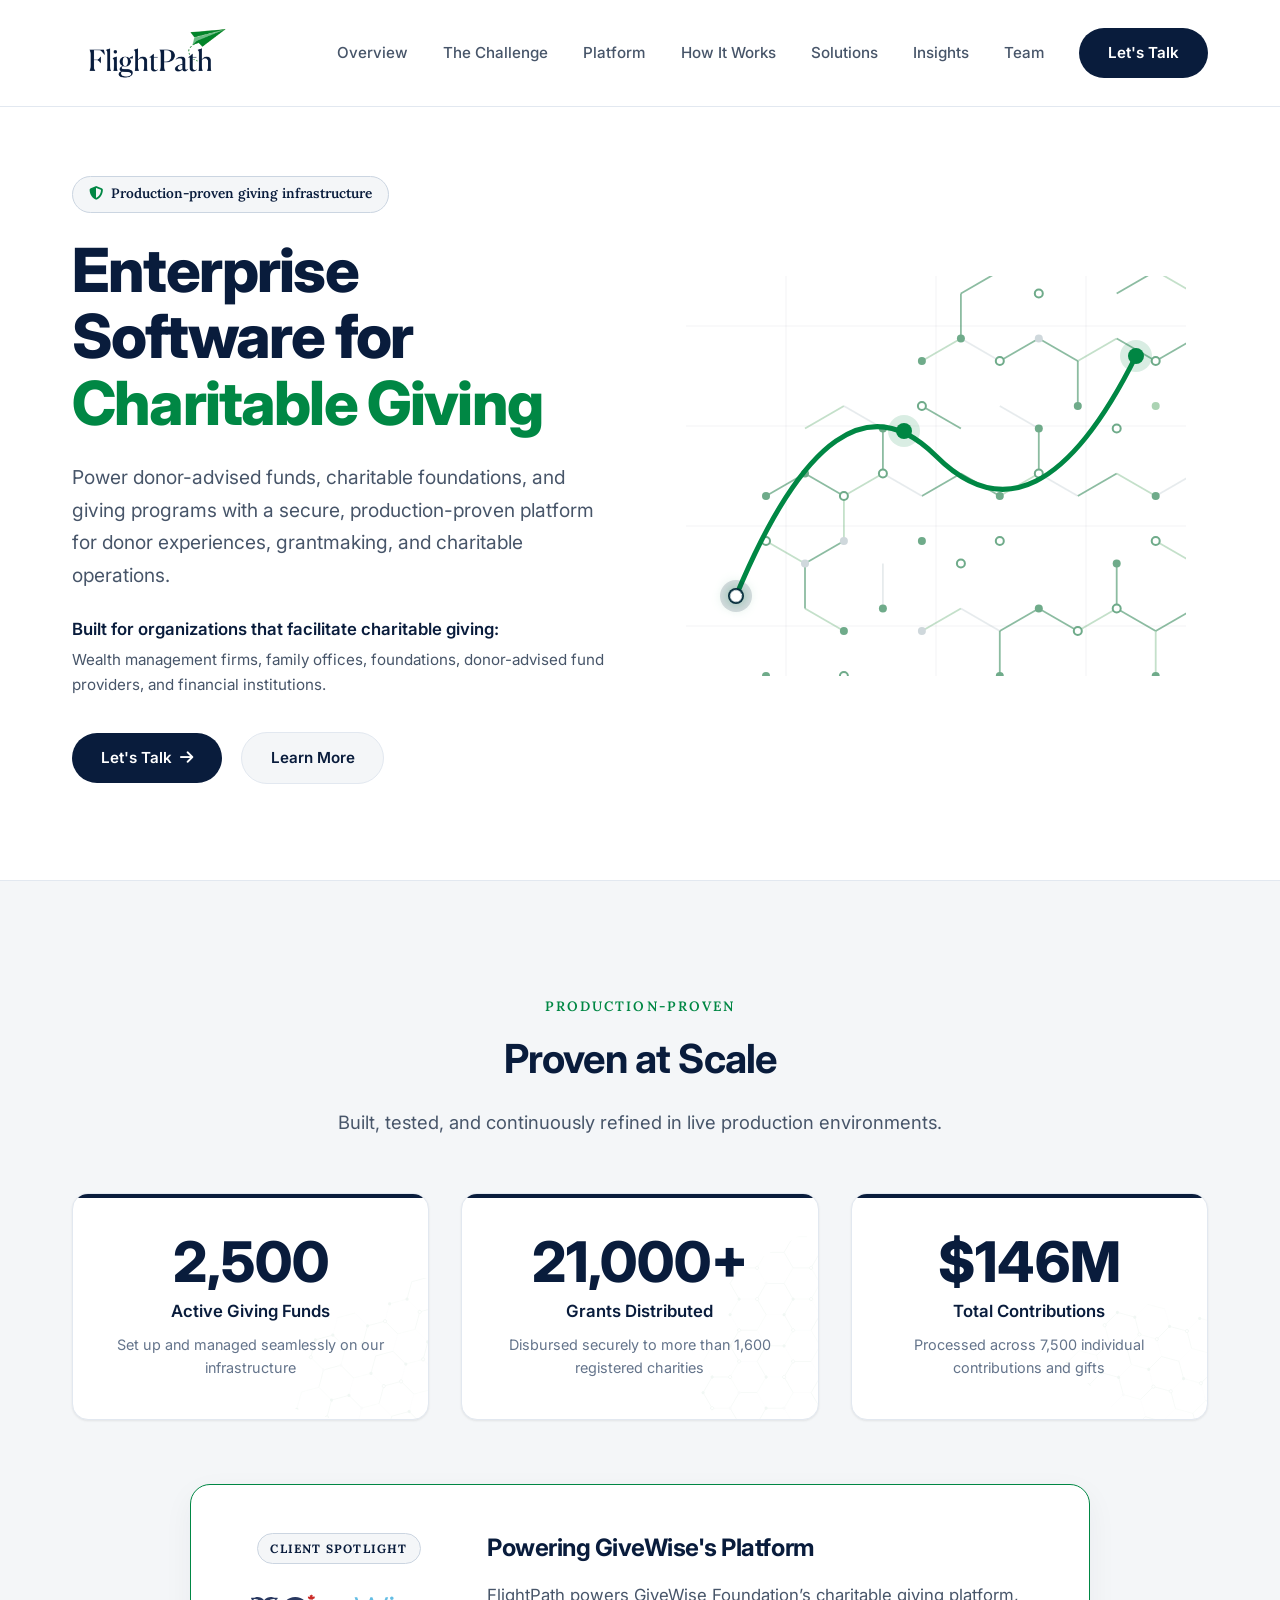
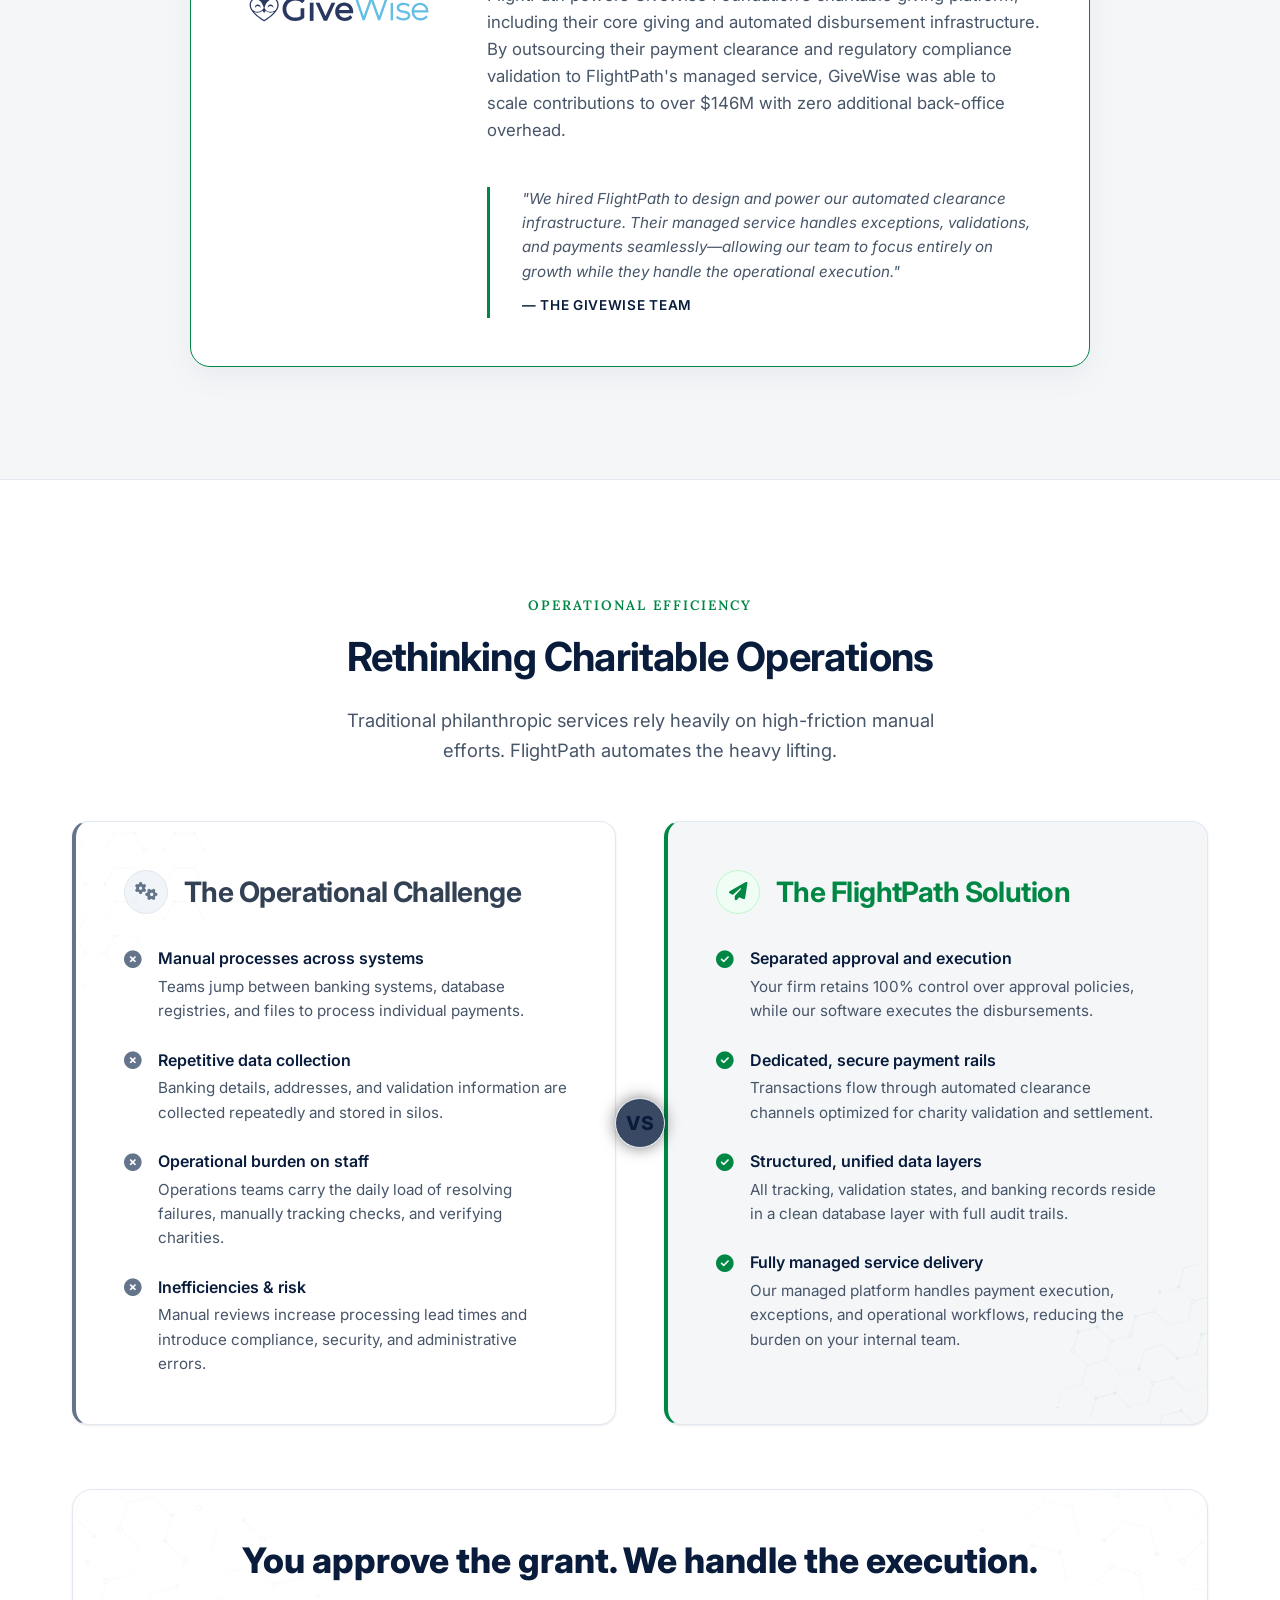
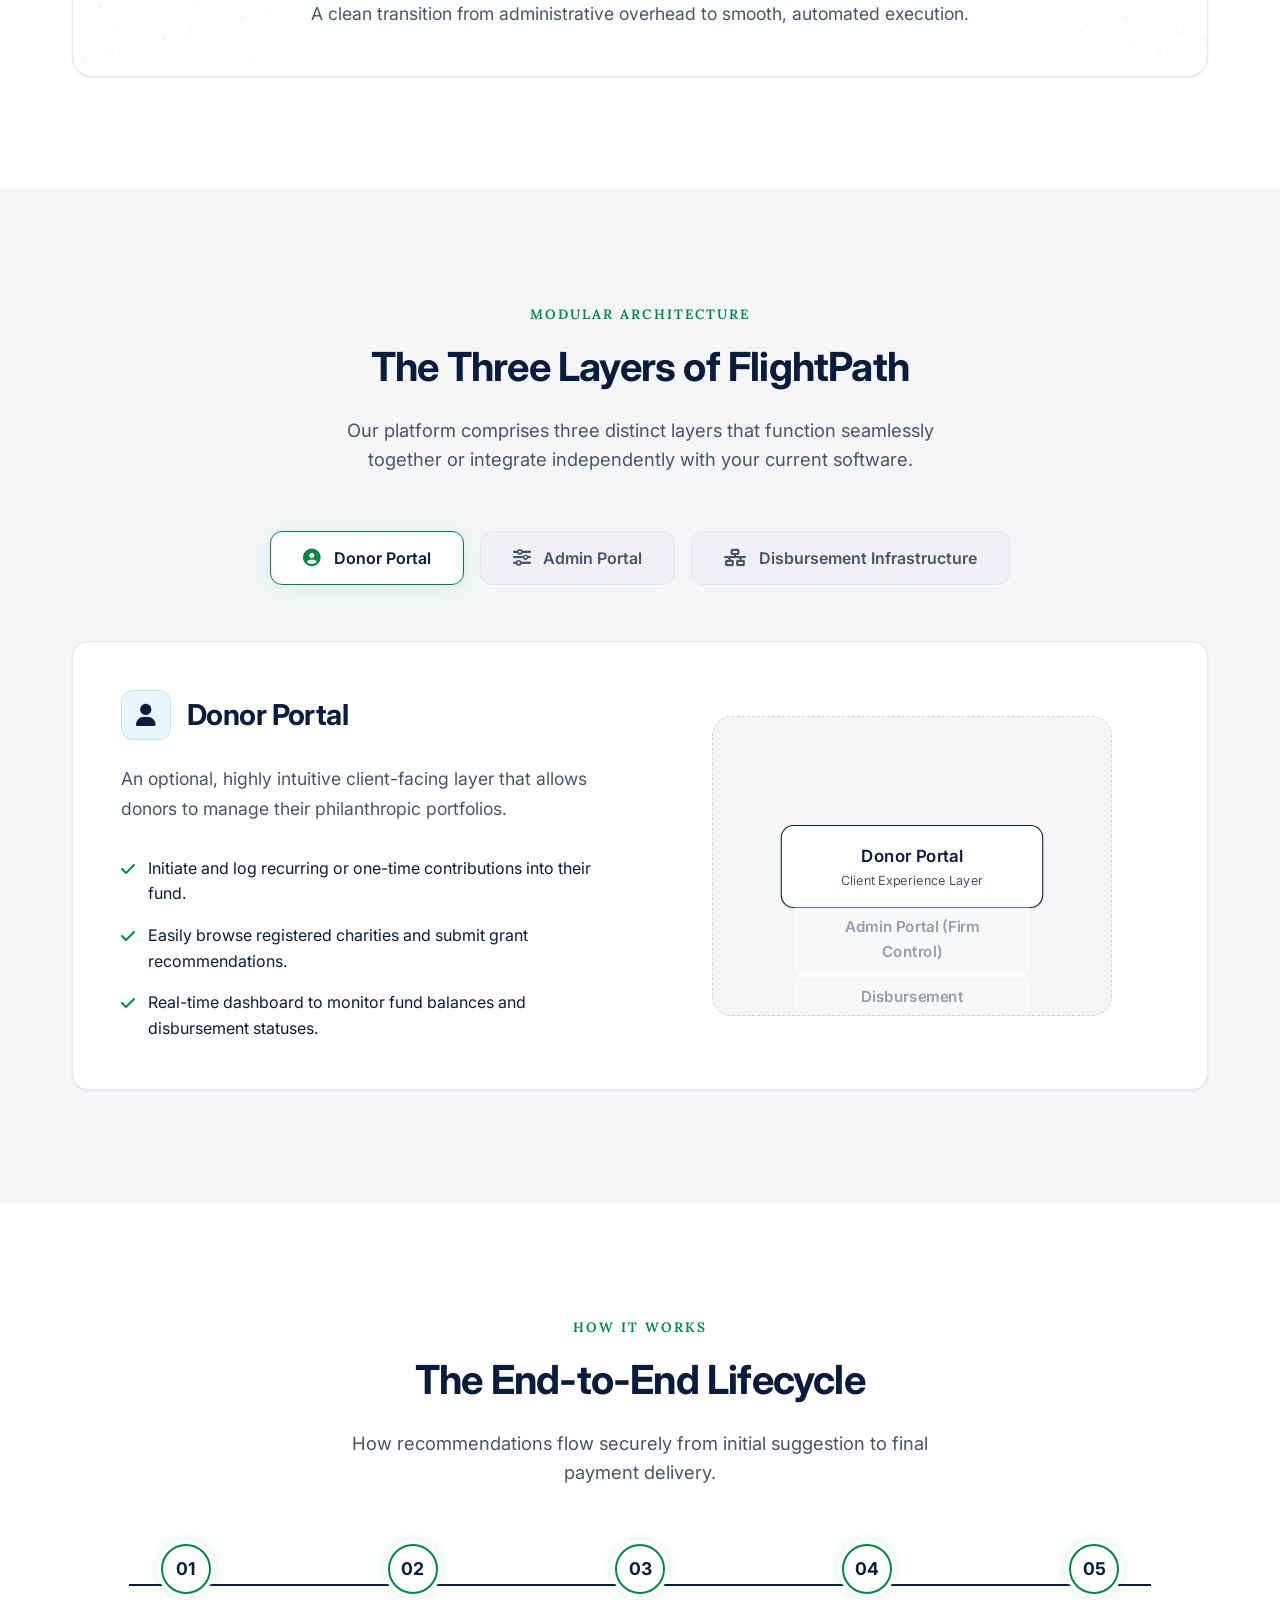
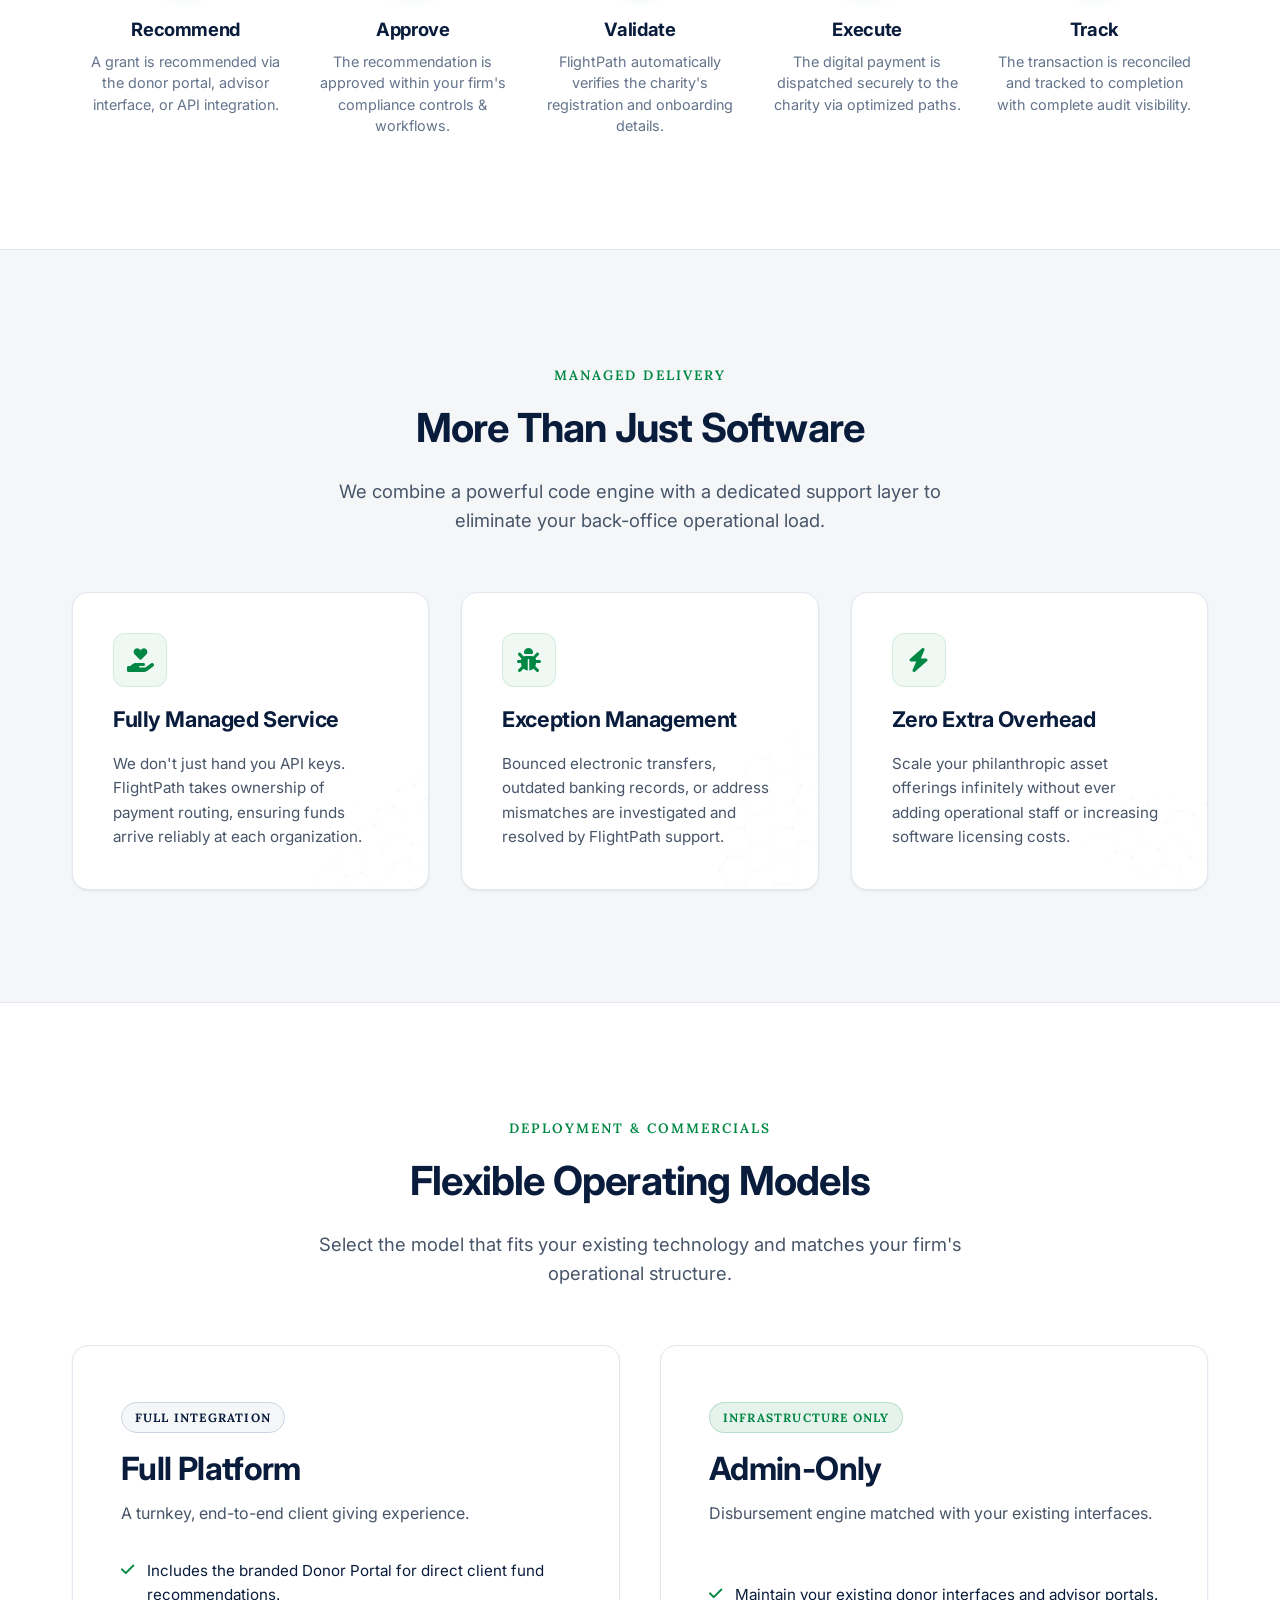
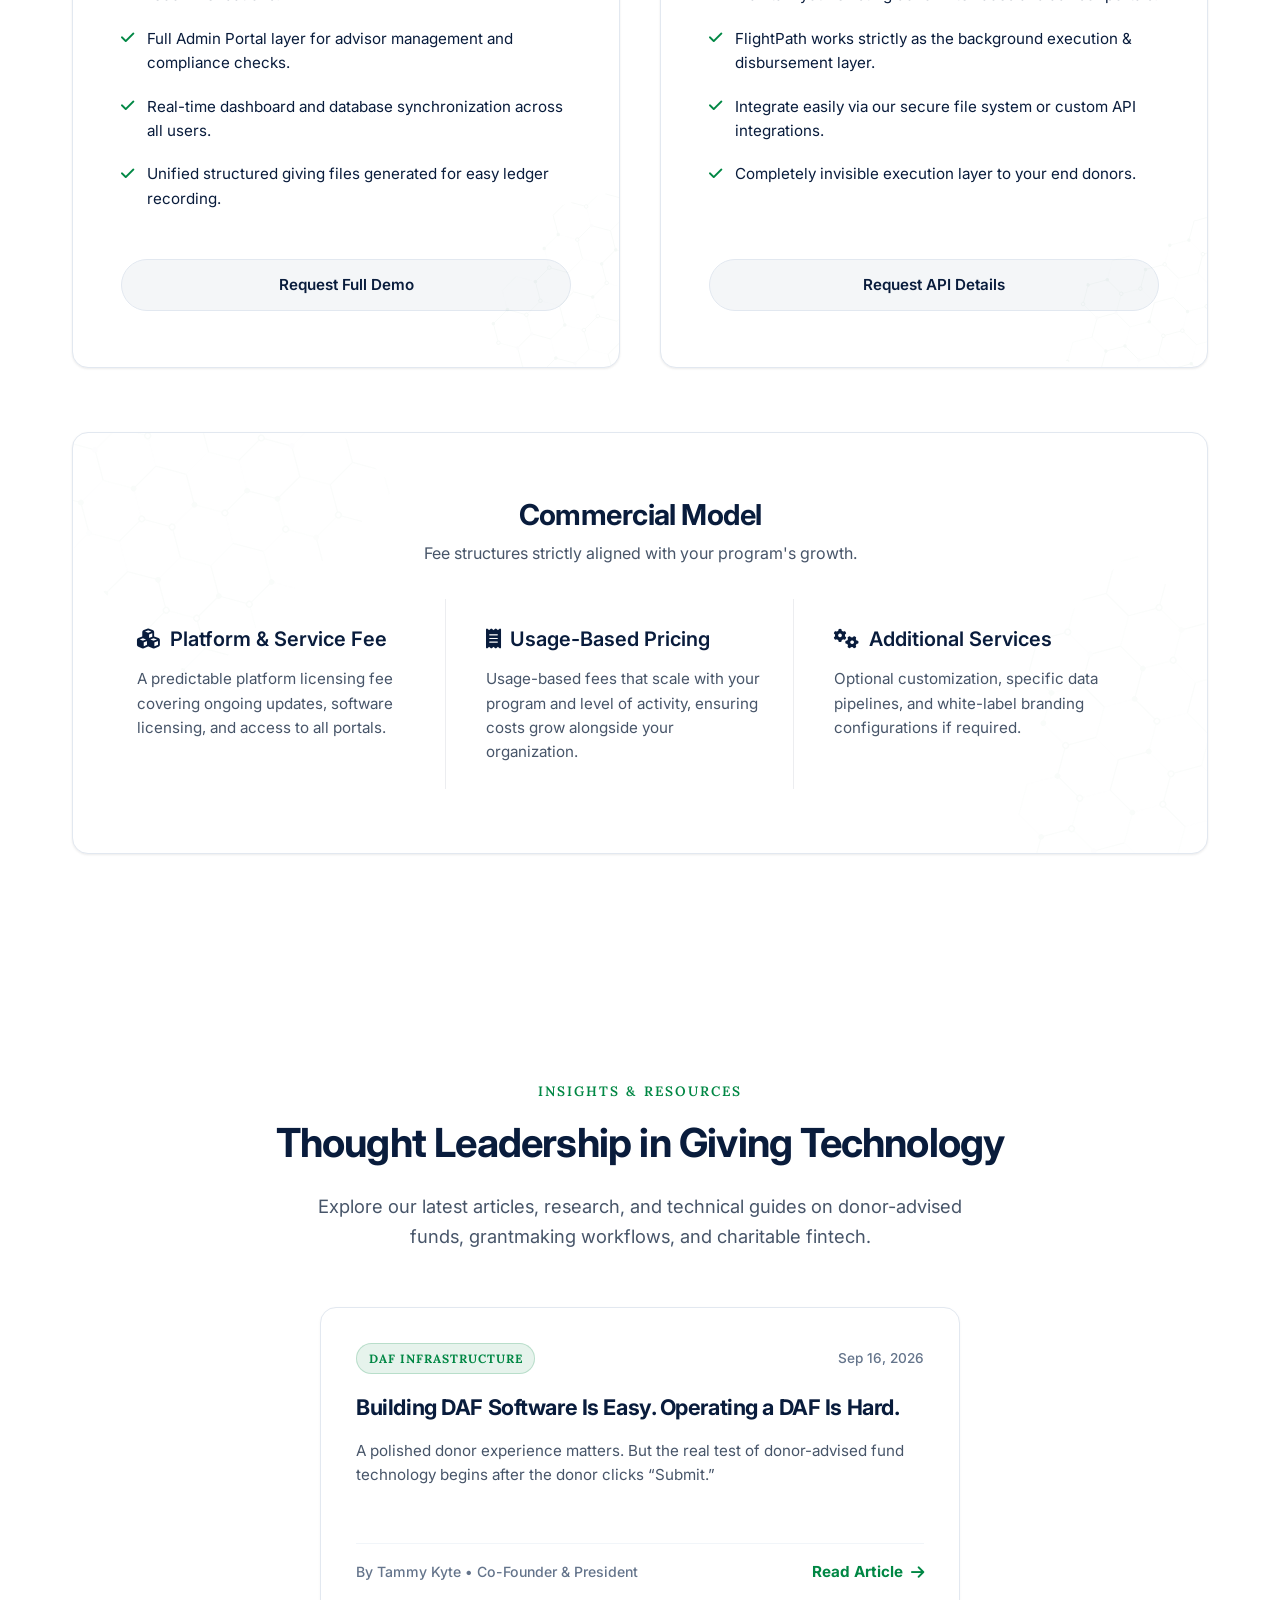
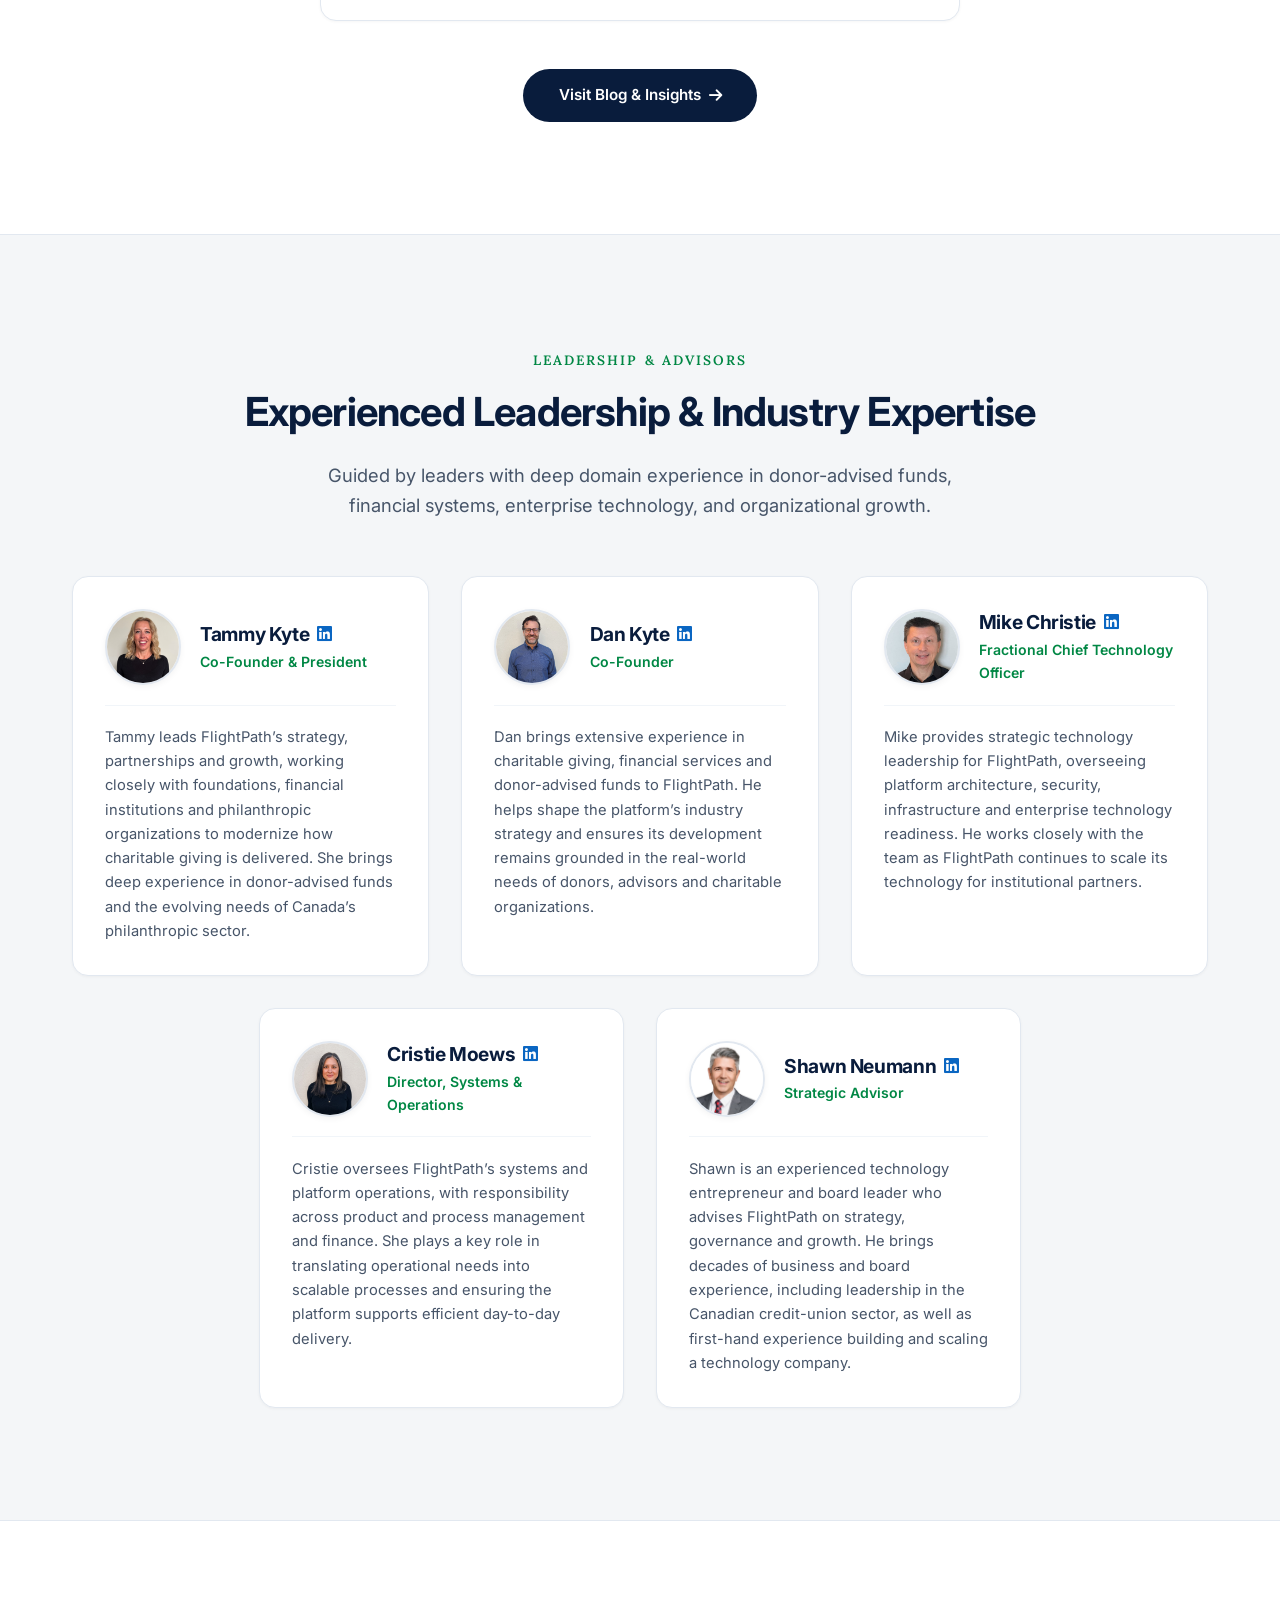
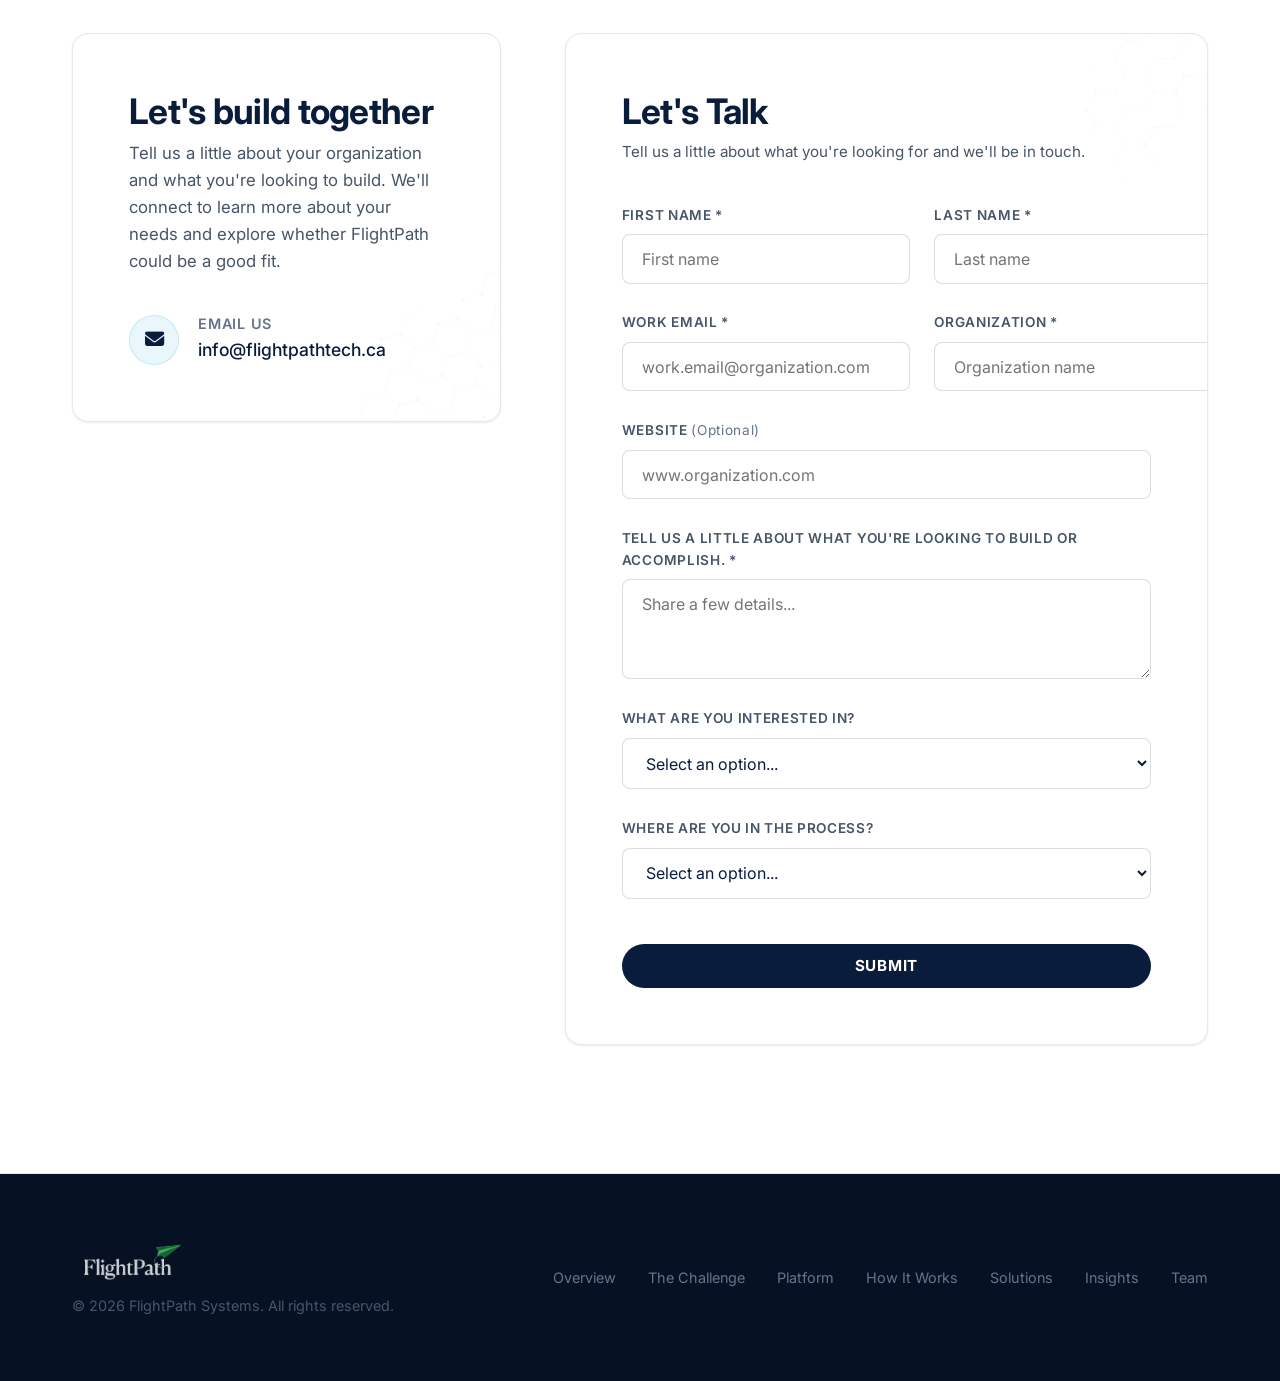
==== index.html @ 661bb2f0 "Convert blog posts to dedicated shareable URL pages with OpenGraph social preview metadata" ====
<!DOCTYPE html>
<html lang="en">
<head>
  <meta charset="UTF-8">
  <meta name="viewport" content="width=device-width, initial-scale=1.0">
  <title>FlightPath | Modern Charitable Giving & Disbursement Infrastructure</title>
  
  <!-- SEO Metadata -->
  <meta name="description" content="Power donor-advised funds, charitable foundations, and giving programs with a secure, production-proven platform for donor experiences, grantmaking, and charitable operations.">
  <meta name="keywords" content="FlightPath, donor advised funds, charitable giving, disbursement, fintech, charity payment API, GiveWise">
  <meta property="og:title" content="FlightPath | Charitable Giving & Disbursement Infrastructure">
  <meta property="og:description" content="Power donor-advised funds, charitable foundations, and giving programs with a secure, production-proven platform for donor experiences, grantmaking, and charitable operations.">
  <meta property="og:type" content="website">
  <meta property="og:url" content="https://flightpathtech.ca/">
  <meta property="og:image" content="https://flightpathtech.ca/logo.png">
  
  <!-- Favicon -->
  <link rel="icon" type="image/x-icon" href="data:image/svg+xml,<svg xmlns=%22http://www.w3.org/2000/svg%22 viewBox=%220 0 100 100%22><text y=%22.9em%22 font-size=%2290%22>✈️</text></svg>">

  <!-- FontAwesome Icons -->
  <link rel="stylesheet" href="https://cdnjs.cloudflare.com/ajax/libs/font-awesome/6.4.0/css/all.min.css" integrity="sha512-iecdLmaskl7CVkqkXNQ/ZH/XLlvWZOJyj7Yy7tcenmpD1ypASozpmT/E0iPtmFIB46ZmdtAc9eNBvH0H/ZpiBw==" crossorigin="anonymous" referrerpolicy="no-referrer" />
  
  <!-- Custom Stylesheet -->
  <link rel="stylesheet" href="style.css">
</head>
<body>

  <!-- ==========================================
       Header & Navigation
       ========================================== -->
  <header>
    <div class="container">
      <a href="#hero" class="logo">
        <img src="logo.png" alt="FlightPath Logo" class="logo-img">
      </a>
      <nav class="nav-links">
        <a href="#stats" class="nav-link">Overview</a>
        <a href="#problem-solution" class="nav-link">The Challenge</a>
        <a href="#architecture" class="nav-link">Platform</a>
        <a href="#workflow" class="nav-link">How It Works</a>
        <a href="#models" class="nav-link">Solutions</a>
        <a href="blog.html" class="nav-link">Insights</a>
        <a href="#leadership" class="nav-link">Team</a>
        <a href="#contact" class="btn btn-primary">Let's Talk</a>
      </nav>
      <div class="menu-toggle">
        <i class="fas fa-bars"></i>
      </div>
    </div>
  </header>

  <!-- ==========================================
       Hero Section
       ========================================== -->
  <section id="hero">
    <div class="container grid-2">
      <div class="hero-content">
        <div class="hero-tag">
          <i class="fas fa-shield-halved"></i> Production-proven giving infrastructure
        </div>
        <h1 class="hero-title">
          Enterprise Software for <span>Charitable Giving</span>
        </h1>
        <p class="hero-desc">
          Power donor-advised funds, charitable foundations, and giving programs with a secure, production-proven platform for donor experiences, grantmaking, and charitable operations.
        </p>
        <div class="hero-audience">
          <span class="hero-audience-title">Built for organizations that facilitate charitable giving:</span>
          <span class="hero-audience-list">Wealth management firms, family offices, foundations, donor-advised fund providers, and financial institutions.</span>
        </div>
        <div class="hero-ctas">
          <a href="#contact" class="btn btn-primary">Let's Talk <i class="fas fa-arrow-right"></i></a>
          <a href="#architecture" class="btn btn-secondary">Learn More</a>
        </div>
      </div>
      <div class="hero-visual">
        <div class="hero-glow-bg"></div>
        <div class="hero-svg-wrapper">
          <svg viewBox="0 0 500 400" width="100%" height="100%" fill="none" xmlns="http://www.w3.org/2000/svg">
            <!-- Grid lines for engineering aesthetic -->
            <path d="M 0,50 L 500,50" stroke="rgba(9, 28, 60, 0.05)" stroke-width="1"/>
            <path d="M 0,150 L 500,150" stroke="rgba(9, 28, 60, 0.05)" stroke-width="1"/>
            <path d="M 0,250 L 500,250" stroke="rgba(9, 28, 60, 0.05)" stroke-width="1"/>
            <path d="M 0,350 L 500,350" stroke="rgba(9, 28, 60, 0.05)" stroke-width="1"/>
            <path d="M 100,0 L 100,400" stroke="rgba(9, 28, 60, 0.05)" stroke-width="1"/>
            <path d="M 250,0 L 250,400" stroke="rgba(9, 28, 60, 0.05)" stroke-width="1"/>
            <path d="M 400,0 L 400,400" stroke="rgba(9, 28, 60, 0.05)" stroke-width="1"/>
            
            <!-- Hexagon Mesh Background Pattern -->
            <g class="hex-mesh" opacity="0.6">
              <line x1="313.8" y1="130.0" x2="352.8" y2="152.5" stroke="#b0bec5" stroke-width="1.8" opacity="0.5" />
              <line x1="430.7" y1="287.5" x2="430.7" y2="332.5" stroke="#0f733c" stroke-width="1.8" opacity="0.8" />
              <line x1="196.9" y1="287.5" x2="196.9" y2="332.5" stroke="#b0bec5" stroke-width="1.8" opacity="0.5" />
              <line x1="469.7" y1="-5.0" x2="430.7" y2="17.5" stroke="#0f733c" stroke-width="1.8" opacity="0.8" />
              <line x1="469.7" y1="265.0" x2="508.7" y2="287.5" stroke="#73b680" stroke-width="1.8" opacity="0.7" />
              <line x1="196.9" y1="197.5" x2="157.9" y2="220.0" stroke="#73b680" stroke-width="1.8" opacity="0.7" />
              <line x1="274.9" y1="332.5" x2="235.9" y2="355.0" stroke="#73b680" stroke-width="1.8" opacity="0.7" />
              <line x1="235.9" y1="130.0" x2="274.9" y2="152.5" stroke="#0f733c" stroke-width="1.8" opacity="0.8" />
              <line x1="274.9" y1="17.5" x2="274.9" y2="62.5" stroke="#0f733c" stroke-width="1.8" opacity="0.8" />
              <line x1="352.8" y1="197.5" x2="313.8" y2="220.0" stroke="#73b680" stroke-width="1.8" opacity="0.7" />
              <line x1="508.7" y1="62.5" x2="547.7" y2="85.0" stroke="#73b680" stroke-width="1.8" opacity="0.7" />
              <line x1="508.7" y1="332.5" x2="547.7" y2="355.0" stroke="#73b680" stroke-width="1.8" opacity="0.7" />
              <line x1="196.9" y1="152.5" x2="196.9" y2="197.5" stroke="#0f733c" stroke-width="1.8" opacity="0.8" />
              <line x1="157.9" y1="220.0" x2="119.0" y2="197.5" stroke="#0f733c" stroke-width="1.8" opacity="0.8" />
              <line x1="274.9" y1="332.5" x2="313.8" y2="355.0" stroke="#b0bec5" stroke-width="1.8" opacity="0.5" />
              <line x1="352.8" y1="332.5" x2="313.8" y2="355.0" stroke="#0f733c" stroke-width="1.8" opacity="0.8" />
              <line x1="119.0" y1="422.5" x2="80.0" y2="400.0" stroke="#0f733c" stroke-width="1.8" opacity="0.8" />
              <line x1="274.9" y1="62.5" x2="235.9" y2="85.0" stroke="#73b680" stroke-width="1.8" opacity="0.7" />
              <line x1="352.8" y1="197.5" x2="391.8" y2="220.0" stroke="#b0bec5" stroke-width="1.8" opacity="0.5" />
              <line x1="157.9" y1="355.0" x2="119.0" y2="332.5" stroke="#73b680" stroke-width="1.8" opacity="0.7" />
              <line x1="547.7" y1="-5.0" x2="508.7" y2="17.5" stroke="#b0bec5" stroke-width="1.8" opacity="0.5" />
              <line x1="430.7" y1="62.5" x2="391.8" y2="85.0" stroke="#73b680" stroke-width="1.8" opacity="0.7" />
              <line x1="430.7" y1="332.5" x2="391.8" y2="355.0" stroke="#73b680" stroke-width="1.8" opacity="0.7" />
              <line x1="430.7" y1="197.5" x2="391.8" y2="220.0" stroke="#0f733c" stroke-width="1.8" opacity="0.8" />
              <line x1="157.9" y1="130.0" x2="119.0" y2="152.5" stroke="#73b680" stroke-width="1.8" opacity="0.7" />
              <line x1="352.8" y1="332.5" x2="391.8" y2="355.0" stroke="#0f733c" stroke-width="1.8" opacity="0.8" />
              <line x1="119.0" y1="287.5" x2="119.0" y2="332.5" stroke="#0f733c" stroke-width="1.8" opacity="0.8" />
              <line x1="274.9" y1="197.5" x2="235.9" y2="220.0" stroke="#0f733c" stroke-width="1.8" opacity="0.8" />
              <line x1="157.9" y1="220.0" x2="157.9" y2="265.0" stroke="#73b680" stroke-width="1.8" opacity="0.7" />
              <line x1="508.7" y1="197.5" x2="469.7" y2="220.0" stroke="#b0bec5" stroke-width="1.8" opacity="0.5" />
              <line x1="430.7" y1="62.5" x2="469.7" y2="85.0" stroke="#0f733c" stroke-width="1.8" opacity="0.8" />
              <line x1="430.7" y1="332.5" x2="469.7" y2="355.0" stroke="#0f733c" stroke-width="1.8" opacity="0.8" />
              <line x1="430.7" y1="197.5" x2="469.7" y2="220.0" stroke="#73b680" stroke-width="1.8" opacity="0.7" />
              <line x1="469.7" y1="355.0" x2="469.7" y2="400.0" stroke="#73b680" stroke-width="1.8" opacity="0.7" />
              <line x1="274.9" y1="197.5" x2="313.8" y2="220.0" stroke="#0f733c" stroke-width="1.8" opacity="0.8" />
              <line x1="508.7" y1="62.5" x2="469.7" y2="85.0" stroke="#0f733c" stroke-width="1.8" opacity="0.8" />
              <line x1="508.7" y1="332.5" x2="469.7" y2="355.0" stroke="#0f733c" stroke-width="1.8" opacity="0.8" />
              <line x1="274.9" y1="62.5" x2="313.8" y2="85.0" stroke="#b0bec5" stroke-width="1.8" opacity="0.5" />
              <line x1="157.9" y1="265.0" x2="119.0" y2="287.5" stroke="#0f733c" stroke-width="1.8" opacity="0.8" />
              <line x1="313.8" y1="355.0" x2="313.8" y2="400.0" stroke="#0f733c" stroke-width="1.8" opacity="0.8" />
              <line x1="352.8" y1="62.5" x2="313.8" y2="85.0" stroke="#0f733c" stroke-width="1.8" opacity="0.8" />
              <line x1="119.0" y1="197.5" x2="80.0" y2="220.0" stroke="#0f733c" stroke-width="1.8" opacity="0.8" />
              <line x1="119.0" y1="287.5" x2="80.0" y2="265.0" stroke="#73b680" stroke-width="1.8" opacity="0.7" />
              <line x1="391.8" y1="85.0" x2="391.8" y2="130.0" stroke="#0f733c" stroke-width="1.8" opacity="0.8" />
              <line x1="508.7" y1="152.5" x2="508.7" y2="197.5" stroke="#73b680" stroke-width="1.8" opacity="0.7" />
              <line x1="469.7" y1="-5.0" x2="508.7" y2="17.5" stroke="#73b680" stroke-width="1.8" opacity="0.7" />
              <line x1="196.9" y1="152.5" x2="157.9" y2="130.0" stroke="#b0bec5" stroke-width="1.8" opacity="0.5" />
              <line x1="352.8" y1="152.5" x2="352.8" y2="197.5" stroke="#0f733c" stroke-width="1.8" opacity="0.8" />
              <line x1="313.8" y1="400.0" x2="274.9" y2="422.5" stroke="#73b680" stroke-width="1.8" opacity="0.7" />
              <line x1="196.9" y1="197.5" x2="235.9" y2="220.0" stroke="#b0bec5" stroke-width="1.8" opacity="0.5" />
              <line x1="352.8" y1="62.5" x2="391.8" y2="85.0" stroke="#0f733c" stroke-width="1.8" opacity="0.8" />
              <line x1="313.8" y1="-5.0" x2="274.9" y2="17.5" stroke="#0f733c" stroke-width="1.8" opacity="0.8" />
              <circle cx="391.8" cy="-5.0" r="4" fill="#ffffff" stroke="#0f733c" stroke-width="2" />
              <circle cx="352.8" cy="17.5" r="4" fill="#ffffff" stroke="#0f733c" stroke-width="2" />
              <circle cx="547.7" cy="-5.0" r="4" fill="#ffffff" stroke="#0f733c" stroke-width="2" />
              <circle cx="508.7" cy="17.5" r="4" fill="#0f733c" />
              <circle cx="274.9" cy="62.5" r="4" fill="#0f733c" />
              <circle cx="235.9" cy="85.0" r="4" fill="#0f733c" />
              <circle cx="352.8" cy="62.5" r="4" fill="#b0bec5" />
              <circle cx="313.8" cy="85.0" r="4" fill="#ffffff" stroke="#0f733c" stroke-width="2" />
              <circle cx="508.7" cy="62.5" r="4" fill="#ffffff" stroke="#0f733c" stroke-width="2" />
              <circle cx="469.7" cy="85.0" r="4" fill="#ffffff" stroke="#0f733c" stroke-width="2" />
              <circle cx="235.9" cy="130.0" r="4" fill="#ffffff" stroke="#0f733c" stroke-width="2" />
              <circle cx="196.9" cy="152.5" r="4" fill="#0f733c" />
              <circle cx="391.8" cy="130.0" r="4" fill="#0f733c" />
              <circle cx="352.8" cy="152.5" r="4" fill="#0f733c" />
              <circle cx="469.7" cy="130.0" r="4" fill="#73b680" />
              <circle cx="430.7" cy="152.5" r="4" fill="#ffffff" stroke="#0f733c" stroke-width="2" />
              <circle cx="547.7" cy="130.0" r="4" fill="#0f733c" />
              <circle cx="196.9" cy="197.5" r="4" fill="#ffffff" stroke="#0f733c" stroke-width="2" />
              <circle cx="157.9" cy="220.0" r="4" fill="#ffffff" stroke="#0f733c" stroke-width="2" />
              <circle cx="119.0" cy="197.5" r="4" fill="#0f733c" />
              <circle cx="352.8" cy="197.5" r="4" fill="#ffffff" stroke="#0f733c" stroke-width="2" />
              <circle cx="313.8" cy="220.0" r="4" fill="#0f733c" />
              <circle cx="508.7" cy="197.5" r="4" fill="#0f733c" />
              <circle cx="469.7" cy="220.0" r="4" fill="#0f733c" />
              <circle cx="547.7" cy="220.0" r="4" fill="#73b680" />
              <circle cx="157.9" cy="265.0" r="4" fill="#b0bec5" />
              <circle cx="119.0" cy="287.5" r="4" fill="#b0bec5" />
              <circle cx="80.0" cy="265.0" r="4" fill="#ffffff" stroke="#0f733c" stroke-width="2" />
              <circle cx="80.0" cy="220.0" r="4" fill="#0f733c" />
              <circle cx="235.9" cy="265.0" r="4" fill="#0f733c" />
              <circle cx="313.8" cy="265.0" r="4" fill="#ffffff" stroke="#0f733c" stroke-width="2" />
              <circle cx="274.9" cy="287.5" r="4" fill="#ffffff" stroke="#0f733c" stroke-width="2" />
              <circle cx="469.7" cy="265.0" r="4" fill="#ffffff" stroke="#0f733c" stroke-width="2" />
              <circle cx="430.7" cy="287.5" r="4" fill="#0f733c" />
              <circle cx="196.9" cy="332.5" r="4" fill="#0f733c" />
              <circle cx="157.9" cy="355.0" r="4" fill="#0f733c" />
              <circle cx="235.9" cy="355.0" r="4" fill="#b0bec5" />
              <circle cx="352.8" cy="332.5" r="4" fill="#0f733c" />
              <circle cx="430.7" cy="332.5" r="4" fill="#ffffff" stroke="#0f733c" stroke-width="2" />
              <circle cx="391.8" cy="355.0" r="4" fill="#ffffff" stroke="#0f733c" stroke-width="2" />
              <circle cx="547.7" cy="355.0" r="4" fill="#ffffff" stroke="#0f733c" stroke-width="2" />
              <circle cx="157.9" cy="400.0" r="4" fill="#ffffff" stroke="#0f733c" stroke-width="2" />
              <circle cx="119.0" cy="422.5" r="4" fill="#ffffff" stroke="#0f733c" stroke-width="2" />
              <circle cx="80.0" cy="400.0" r="4" fill="#0f733c" />
              <circle cx="313.8" cy="400.0" r="4" fill="#0f733c" />
              <circle cx="274.9" cy="422.5" r="4" fill="#0f733c" />
              <circle cx="352.8" cy="422.5" r="4" fill="#b0bec5" />
              <circle cx="469.7" cy="400.0" r="4" fill="#0f733c" />
              <circle cx="508.7" cy="422.5" r="4" fill="#ffffff" stroke="#0f733c" stroke-width="2" />
            </g>

             <!-- Connection path curve -->
             <path class="path-line" d="M 50,320 Q 150,80 250,180 T 450,80" stroke="#008744" stroke-width="5" stroke-linecap="round"/>
             
             <!-- Dynamic Glowing nodes -->
             <circle cx="50" cy="320" r="8" fill="#091c3c" />
             <circle cx="50" cy="320" r="16" fill="#091c3c" opacity="0.15" />
             
             <circle cx="218" cy="155" r="8" fill="#008744" />
             <circle cx="218" cy="155" r="16" fill="#008744" opacity="0.15" />
             
             <circle cx="450" cy="80" r="8" fill="#008744" />
             <circle cx="450" cy="80" r="16" fill="#008744" opacity="0.15" />
             
             <!-- Animated light particle moving along the curve path -->
             <circle class="glow-point" r="6" fill="#ffffff" filter="drop-shadow(0px 0px 8px #008744)"/>
             
             <defs>
               <!-- Defs kept for future filters or markers, linearGradient removed -->
             </defs>
           </svg>
        </div>
      </div>
    </div>
  </section>

  <!-- ==========================================
       Proven Stats Section
       ========================================== -->
  <section id="stats">
    <div class="container">
      <div class="text-center">
        <span class="section-tag">Production-Proven</span>
        <h2 class="section-title">Proven at Scale</h2>
        <p class="section-subtitle">
          Built, tested, and continuously refined in live production environments.
        </p>
      </div>
      
      <div class="grid-3 stats-grid">
        <div class="glass stat-card">
          <div class="hex-bg-decor" style="bottom: -50px; right: -50px; transform: rotate(15deg); width: 200px; height: 200px;"></div>
          <div class="stat-number" data-target="2500">2,500</div>
          <div class="stat-label">Active Giving Funds</div>
          <div class="stat-desc">Set up and managed seamlessly on our infrastructure</div>
        </div>
        
        <div class="glass stat-card">
          <div class="hex-bg-decor" style="bottom: -50px; right: -50px; transform: rotate(-30deg); width: 200px; height: 200px;"></div>
          <div class="stat-number" data-target="21000">21,000+</div>
          <div class="stat-label">Grants Distributed</div>
          <div class="stat-desc">Disbursed securely to more than 1,600 registered charities</div>
        </div>
        
        <div class="glass stat-card">
          <div class="hex-bg-decor" style="bottom: -50px; right: -50px; transform: rotate(45deg); width: 200px; height: 200px;"></div>
          <div class="stat-number" data-target="146000000">$146M</div>
          <div class="stat-label">Total Contributions</div>
          <div class="stat-desc">Processed across 7,500 individual contributions and gifts</div>
        </div>
      </div>

      <div class="client-spotlight-card">
        <div class="spotlight-header">
          <span class="spotlight-tag">Client Spotlight</span>
          <a href="https://givewise.ca" target="_blank" rel="noopener" class="givewise-logo-link">
            <img src="givewise_logo.svg" alt="GiveWise Logo" class="givewise-logo-img">
          </a>
        </div>
        <div class="spotlight-body">
          <h3 class="spotlight-title">Powering GiveWise's Platform</h3>
          <p class="spotlight-text">
            FlightPath powers GiveWise Foundation’s charitable giving platform, including their core giving and automated disbursement infrastructure. By outsourcing their payment clearance and regulatory compliance validation to FlightPath's managed service, GiveWise was able to scale contributions to over $146M with zero additional back-office overhead.
          </p>
          <blockquote class="spotlight-quote">
            <p>"We hired FlightPath to design and power our automated clearance infrastructure. Their managed service handles exceptions, validations, and payments seamlessly—allowing our team to focus entirely on growth while they handle the operational execution."</p>
            <cite>— The GiveWise Team</cite>
          </blockquote>
        </div>
      </div>
    </div>
  </section>

  <!-- ==========================================
       The Challenge & The Solution
       ========================================== -->
  <section id="problem-solution">
    <div class="container">
      <div class="text-center">
        <span class="section-tag">Operational Efficiency</span>
        <h2 class="section-title">Rethinking Charitable Operations</h2>
        <p class="section-subtitle">
          Traditional philanthropic services rely heavily on high-friction manual efforts. FlightPath automates the heavy lifting.
        </p>
      </div>

      <div class="grid-2" style="position: relative;">
        <!-- Challenge -->
        <div class="glass problem-card">
          <div class="hex-bg-decor" style="top: -50px; left: -50px; transform: rotate(-30deg) scaleX(-1); width: 220px; height: 220px; opacity: 0.05;"></div>
          <div class="pane-title">
            <span class="pane-icon-box"><i class="fas fa-gears"></i></span>
            <h3>The Operational Challenge</h3>
          </div>

          <div class="item-list">
            <div class="list-item">
              <i class="fas fa-circle-xmark"></i>
              <div>
                <div class="item-title">Manual processes across systems</div>
                <div class="item-desc">Teams jump between banking systems, database registries, and files to process individual payments.</div>
              </div>
            </div>
            <div class="list-item">
              <i class="fas fa-circle-xmark"></i>
              <div>
                <div class="item-title">Repetitive data collection</div>
                <div class="item-desc">Banking details, addresses, and validation information are collected repeatedly and stored in silos.</div>
              </div>
            </div>
            <div class="list-item">
              <i class="fas fa-circle-xmark"></i>
              <div>
                <div class="item-title">Operational burden on staff</div>
                <div class="item-desc">Operations teams carry the daily load of resolving failures, manually tracking checks, and verifying charities.</div>
              </div>
            </div>
            <div class="list-item">
              <i class="fas fa-circle-xmark"></i>
              <div>
                <div class="item-title">Inefficiencies &amp; risk</div>
                <div class="item-desc">Manual reviews increase processing lead times and introduce compliance, security, and administrative errors.</div>
              </div>
            </div>
          </div>
        </div>

        <div class="vs-divider">VS</div>

        <!-- Solution -->
        <div class="glass solution-card">
          <div class="hex-bg-decor" style="bottom: -50px; right: -50px; transform: rotate(15deg); width: 220px; height: 220px; opacity: 0.08;"></div>
          <div class="pane-title">
            <span class="pane-icon-box"><i class="fas fa-paper-plane"></i></span>
            <h3>The FlightPath Solution</h3>
          </div>

          <div class="item-list">
            <div class="list-item">
              <i class="fas fa-circle-check"></i>
              <div>
                <div class="item-title">Separated approval and execution</div>
                <div class="item-desc">Your firm retains 100% control over approval policies, while our software executes the disbursements.</div>
              </div>
            </div>
            <div class="list-item">
              <i class="fas fa-circle-check"></i>
              <div>
                <div class="item-title">Dedicated, secure payment rails</div>
                <div class="item-desc">Transactions flow through automated clearance channels optimized for charity validation and settlement.</div>
              </div>
            </div>
            <div class="list-item">
              <i class="fas fa-circle-check"></i>
              <div>
                <div class="item-title">Structured, unified data layers</div>
                <div class="item-desc">All tracking, validation states, and banking records reside in a clean database layer with full audit trails.</div>
              </div>
            </div>
            <div class="list-item">
              <i class="fas fa-circle-check"></i>
              <div>
                <div class="item-title">Fully managed service delivery</div>
                <div class="item-desc">Our managed platform handles payment execution, exceptions, and operational workflows, reducing the burden on your internal team.</div>
              </div>
            </div>
          </div>
        </div>
      </div>

      <div class="glass hook-banner">
        <div class="hex-bg-decor" style="top: -100px; right: -60px; transform: rotate(45deg); opacity: 0.04; width: 300px; height: 300px;"></div>
        <div class="hex-bg-decor" style="bottom: -100px; left: -60px; transform: rotate(-45deg); opacity: 0.04; width: 300px; height: 300px;"></div>
        <div class="hook-banner-glow"></div>
        <div class="hook-content">
          <div class="hook-text">
            You approve the grant. We handle the <span>execution</span>.
          </div>
          <div class="hook-sub">
            A clean transition from administrative overhead to smooth, automated execution.
          </div>
        </div>
      </div>
    </div>
  </section>

  <!-- ==========================================
       System Architecture Section
       ========================================== -->
  <section id="architecture">
    <div class="container">
      <div class="text-center">
        <span class="section-tag">Modular Architecture</span>
        <h2 class="section-title">The Three Layers of FlightPath</h2>
        <p class="section-subtitle">
          Our platform comprises three distinct layers that function seamlessly together or integrate independently with your current software.
        </p>
      </div>

      <!-- Tab Buttons -->
      <div class="tabs-nav">
        <button class="tab-btn active" data-tab="donor">
          <i class="fas fa-user-circle"></i> Donor Portal
        </button>
        <button class="tab-btn" data-tab="admin">
          <i class="fas fa-sliders-h"></i> Admin Portal
        </button>
        <button class="tab-btn" data-tab="disbursement">
          <i class="fas fa-network-wired"></i> Disbursement Infrastructure
        </button>
      </div>

      <!-- Tab Content Area -->
      <div class="glass tab-content-wrapper">
        <!-- Tab 1: Donor Portal -->
        <div class="tab-content active" id="layer-donor">
          <div class="grid-2 arch-pane">
            <div class="arch-info">
              <div class="arch-title-wrap">
                <div class="arch-icon-box">
                  <i class="fas fa-user"></i>
                </div>
                <h3 class="arch-pane-title">Donor Portal</h3>
              </div>
              <p class="arch-pane-desc">
                An optional, highly intuitive client-facing layer that allows donors to manage their philanthropic portfolios.
              </p>
              <div class="arch-bullet-list">
                <div class="arch-bullet">
                  <i class="fas fa-check"></i>
                  <span>Initiate and log recurring or one-time contributions into their fund.</span>
                </div>
                <div class="arch-bullet">
                  <i class="fas fa-check"></i>
                  <span>Easily browse registered charities and submit grant recommendations.</span>
                </div>
                <div class="arch-bullet">
                  <i class="fas fa-check"></i>
                  <span>Real-time dashboard to monitor fund balances and disbursement statuses.</span>
                </div>
              </div>
            </div>
            <div class="arch-diagram-pane">
              <div class="arch-graphic flex-center">
                <div class="layer-node glass active-node" data-node="donor" style="top: 110px; border-color: var(--color-accent-blue);">
                  Donor Portal <span style="display:block; font-size:0.75rem; font-weight:400; color:var(--text-secondary);">Client Experience Layer</span>
                </div>
                <div class="layer-node glass" data-node="admin" style="top: 180px; opacity: 0.4;">
                  Admin Portal (Firm Control)
                </div>
                <div class="layer-node glass" data-node="disbursement" style="top: 250px; opacity: 0.4;">
                  Disbursement Infrastructure
                </div>
              </div>
            </div>
          </div>
        </div>

        <!-- Tab 2: Admin Portal -->
        <div class="tab-content" id="layer-admin">
          <div class="grid-2 arch-pane">
            <div class="arch-info">
              <div class="arch-title-wrap">
                <div class="arch-icon-box">
                  <i class="fas fa-sliders"></i>
                </div>
                <h3 class="arch-pane-title">Admin Portal</h3>
              </div>
              <p class="arch-pane-desc">
                The centralized control and oversight deck built specifically for your firm's compliance officers, advisors, and administrators.
              </p>
              <div class="arch-bullet-list">
                <div class="arch-bullet">
                  <i class="fas fa-check"></i>
                  <span>Maintain absolute veto power and review mechanisms for all recommendations.</span>
                </div>
                <div class="arch-bullet">
                  <i class="fas fa-check"></i>
                  <span>Manage donor profiles, view comprehensive analytics, and set giving policies.</span>
                </div>
                <div class="arch-bullet">
                  <i class="fas fa-check"></i>
                  <span>Access complete audit trails and generate firm-wide compliance reports.</span>
                </div>
              </div>
            </div>
            <div class="arch-diagram-pane">
              <div class="arch-graphic flex-center">
                <div class="layer-node glass" data-node="donor" style="top: 110px; opacity: 0.4;">
                  Donor Portal (Client Experience)
                </div>
                <div class="layer-node glass active-node" data-node="admin" style="top: 180px; border-color: var(--color-accent-green);">
                  Admin Portal <span style="display:block; font-size:0.75rem; font-weight:400; color:var(--text-secondary);">Control & Oversight Layer</span>
                </div>
                <div class="layer-node glass" data-node="disbursement" style="top: 250px; opacity: 0.4;">
                  Disbursement Infrastructure
                </div>
              </div>
            </div>
          </div>
        </div>

        <!-- Tab 3: Disbursement Infrastructure -->
        <div class="tab-content" id="layer-disbursement">
          <div class="grid-2 arch-pane">
            <div class="arch-info">
              <div class="arch-title-wrap">
                <div class="arch-icon-box">
                  <i class="fas fa-network-wired"></i>
                </div>
                <h3 class="arch-pane-title">Disbursement Infrastructure</h3>
              </div>
              <p class="arch-pane-desc">
                The core engine of FlightPath. An automated, fully managed execution tier dedicated solely to moving funds from your institution to validated charities.
              </p>
              <div class="arch-bullet-list">
                <div class="arch-bullet">
                  <i class="fas fa-check"></i>
                  <span>Secure automated clearing house integrations and payment routing.</span>
                </div>
                <div class="arch-bullet">
                  <i class="fas fa-check"></i>
                  <span>Continuous database updates for charity statuses, registrations, and payment routing.</span>
                </div>
                <div class="arch-bullet">
                  <i class="fas fa-check"></i>
                  <span>Exception handling, returning, and tracking are fully managed by FlightPath software.</span>
                </div>
              </div>
            </div>
            <div class="arch-diagram-pane">
              <div class="arch-graphic flex-center">
                <div class="layer-node glass" data-node="donor" style="top: 110px; opacity: 0.4;">
                  Donor Portal (Client Experience)
                </div>
                <div class="layer-node glass" data-node="admin" style="top: 180px; opacity: 0.4;">
                  Admin Portal (Firm Control)
                </div>
                <div class="layer-node glass active-node" data-node="disbursement" style="top: 250px; border-color: var(--color-light-blue);">
                  Disbursement Infrastructure <span style="display:block; font-size:0.75rem; font-weight:400; color:var(--text-secondary);">Secure Execution Layer</span>
                </div>
              </div>
            </div>
          </div>
        </div>
      </div>
    </div>
  </section>

  <!-- ==========================================
       Workflow Section
       ========================================== -->
  <section id="workflow">
    <div class="container">
      <div class="text-center">
        <span class="section-tag">How it works</span>
        <h2 class="section-title">The End-to-End Lifecycle</h2>
        <p class="section-subtitle">
          How recommendations flow securely from initial suggestion to final payment delivery.
        </p>
      </div>

      <div class="flow-container">
        <!-- Connector Line -->
        <div class="flow-connector">
          <div class="flow-progress-bar"></div>
        </div>

        <!-- Step 1 -->
        <div class="flow-step">
          <div class="flow-number">01</div>
          <h4 class="flow-step-title">Recommend</h4>
          <p class="flow-step-desc">A grant is recommended via the donor portal, advisor interface, or API integration.</p>
        </div>

        <!-- Step 2 -->
        <div class="flow-step">
          <div class="flow-number">02</div>
          <h4 class="flow-step-title">Approve</h4>
          <p class="flow-step-desc">The recommendation is approved within your firm's compliance controls & workflows.</p>
        </div>

        <!-- Step 3 -->
        <div class="flow-step">
          <div class="flow-number">03</div>
          <h4 class="flow-step-title">Validate</h4>
          <p class="flow-step-desc">FlightPath automatically verifies the charity's registration and onboarding details.</p>
        </div>

        <!-- Step 4 -->
        <div class="flow-step">
          <div class="flow-number">04</div>
          <h4 class="flow-step-title">Execute</h4>
          <p class="flow-step-desc">The digital payment is dispatched securely to the charity via optimized paths.</p>
        </div>

        <!-- Step 5 -->
        <div class="flow-step">
          <div class="flow-number">05</div>
          <h4 class="flow-step-title">Track</h4>
          <p class="flow-step-desc">The transaction is reconciled and tracked to completion with complete audit visibility.</p>
        </div>
      </div>
    </div>
  </section>

  <!-- ==========================================
       More Than Just Software Section
       ========================================== -->
  <section id="service">
    <div class="container">
      <div class="text-center">
        <span class="section-tag">Managed Delivery</span>
        <h2 class="section-title">More Than Just Software</h2>
        <p class="section-subtitle">
          We combine a powerful code engine with a dedicated support layer to eliminate your back-office operational load.
        </p>
      </div>

      <div class="grid-3">
        <div class="glass service-card">
          <div class="hex-bg-decor" style="bottom: -50px; right: -50px; transform: rotate(15deg); width: 180px; height: 180px; opacity: 0.05;"></div>
          <div class="service-icon">
            <i class="fas fa-hand-holding-heart"></i>
          </div>
          <h3 class="service-title">Fully Managed Service</h3>
          <p class="service-desc">
            We don't just hand you API keys. FlightPath takes ownership of payment routing, ensuring funds arrive reliably at each organization.
          </p>
        </div>

        <div class="glass service-card">
          <div class="hex-bg-decor" style="bottom: -50px; right: -50px; transform: rotate(-30deg); width: 180px; height: 180px; opacity: 0.05;"></div>
          <div class="service-icon">
            <i class="fas fa-bug"></i>
          </div>
          <h3 class="service-title">Exception Management</h3>
          <p class="service-desc">
            Bounced electronic transfers, outdated banking records, or address mismatches are investigated and resolved by FlightPath support.
          </p>
        </div>

        <div class="glass service-card">
          <div class="hex-bg-decor" style="bottom: -50px; right: -50px; transform: rotate(45deg); width: 180px; height: 180px; opacity: 0.05;"></div>
          <div class="service-icon">
            <i class="fas fa-bolt"></i>
          </div>
          <h3 class="service-title">Zero Extra Overhead</h3>
          <p class="service-desc">
            Scale your philanthropic asset offerings infinitely without ever adding operational staff or increasing software licensing costs.
          </p>
        </div>
      </div>
    </div>
  </section>

  <!-- ==========================================
       Operating & Commercial Models
       ========================================== -->
  <section id="models">
    <div class="container">
      <div class="text-center">
        <span class="section-tag">Deployment & Commercials</span>
        <h2 class="section-title">Flexible Operating Models</h2>
        <p class="section-subtitle">
          Select the model that fits your existing technology and matches your firm's operational structure.
        </p>
      </div>

      <div class="grid-2 models-grid">
        <!-- Model A: Full Platform -->
        <div class="glass model-card" data-model="full">
          <div class="hex-bg-decor" style="bottom: -60px; right: -60px; transform: rotate(-15deg); width: 220px; height: 220px; opacity: 0.05;"></div>
          <div class="model-header">
            <span class="model-tag">Full Integration</span>
            <h3 class="model-title">Full Platform</h3>
            <p class="model-subtitle">A turnkey, end-to-end client giving experience.</p>
          </div>
          <div class="model-features">
            <div class="model-feature">
              <i class="fas fa-check"></i>
              <span>Includes the branded Donor Portal for direct client fund recommendations.</span>
            </div>
            <div class="model-feature">
              <i class="fas fa-check"></i>
              <span>Full Admin Portal layer for advisor management and compliance checks.</span>
            </div>
            <div class="model-feature">
              <i class="fas fa-check"></i>
              <span>Real-time dashboard and database synchronization across all users.</span>
            </div>
            <div class="model-feature">
              <i class="fas fa-check"></i>
              <span>Unified structured giving files generated for easy ledger recording.</span>
            </div>
          </div>
          <a href="#contact" class="btn btn-secondary">Request Full Demo</a>
        </div>

        <!-- Model B: Admin-Only -->
        <div class="glass model-card" data-model="admin">
          <div class="hex-bg-decor" style="bottom: -60px; right: -60px; transform: rotate(15deg); width: 220px; height: 220px; opacity: 0.05;"></div>
          <div class="model-header">
            <span class="model-tag">Infrastructure Only</span>
            <h3 class="model-title">Admin-Only</h3>
            <p class="model-subtitle">Disbursement engine matched with your existing interfaces.</p>
          </div>
          <div class="model-features">
            <div class="model-feature">
              <i class="fas fa-check"></i>
              <span>Maintain your existing donor interfaces and advisor portals.</span>
            </div>
            <div class="model-feature">
              <i class="fas fa-check"></i>
              <span>FlightPath works strictly as the background execution & disbursement layer.</span>
            </div>
            <div class="model-feature">
              <i class="fas fa-check"></i>
              <span>Integrate easily via our secure file system or custom API integrations.</span>
            </div>
            <div class="model-feature">
              <i class="fas fa-check"></i>
              <span>Completely invisible execution layer to your end donors.</span>
            </div>
          </div>
          <a href="#contact" class="btn btn-secondary">Request API Details</a>
        </div>
      </div>

      <!-- Commercial model inside a glass card -->
      <div class="glass comm-card" style="margin-top: 4rem;">
        <div class="hex-bg-decor" style="top: -120px; left: -100px; transform: rotate(45deg); opacity: 0.03; width: 350px; height: 350px;"></div>
        <div class="hex-bg-decor" style="bottom: -120px; right: -100px; transform: rotate(-45deg); opacity: 0.03; width: 350px; height: 350px;"></div>
        <div class="text-center" style="margin-bottom: 2rem;">
          <h3 style="font-size: 1.8rem; margin-bottom: 0.5rem;">Commercial Model</h3>
          <p style="color: var(--text-secondary);">Fee structures strictly aligned with your program's growth.</p>
        </div>
        <div class="comm-grid">
          <div class="comm-item">
            <div class="comm-label">
              <i class="fas fa-cubes"></i> Platform & Service Fee
            </div>
            <p class="comm-desc">A predictable platform licensing fee covering ongoing updates, software licensing, and access to all portals.</p>
          </div>
          <div class="comm-item">
            <div class="comm-label">
              <i class="fas fa-receipt"></i> Usage-Based Pricing
            </div>
            <p class="comm-desc">Usage-based fees that scale with your program and level of activity, ensuring costs grow alongside your organization.</p>
          </div>
          <div class="comm-item">
            <div class="comm-label">
              <i class="fas fa-gears"></i> Additional Services
            </div>
            <p class="comm-desc">Optional customization, specific data pipelines, and white-label branding configurations if required.</p>
          </div>
        </div>
      </div>

    </div>
  </section>

  <!-- ==========================================
       Insights & Resources Section
       ========================================== -->
  <section id="insights">
    <div class="container">
      <div class="text-center">
        <span class="section-tag">Insights & Resources</span>
        <h2 class="section-title">Thought Leadership in Giving Technology</h2>
        <p class="section-subtitle">
          Explore our latest articles, research, and technical guides on donor-advised funds, grantmaking workflows, and charitable fintech.
        </p>
      </div>

      <div class="insights-grid" style="display: flex; justify-content: center;">
        <!-- Single Featured First Article -->
        <article class="glass insight-card" style="max-width: 640px; width: 100%;">
          <div class="insight-header">
            <span class="insight-badge">DAF Infrastructure</span>
            <span class="insight-date">Sep 16, 2026</span>
          </div>
          <h3 class="insight-title">
            <a href="building-daf-software-is-easy.html">Building DAF Software Is Easy. Operating a DAF Is Hard.</a>
          </h3>
          <p class="insight-desc">
            A polished donor experience matters. But the real test of donor-advised fund technology begins after the donor clicks “Submit.”
          </p>
          <div style="display: flex; align-items: center; justify-content: space-between; margin-top: 1.5rem; padding-top: 1rem; border-top: 1px solid #f1f5f9;">
            <span style="font-size: 0.88rem; color: var(--text-muted); font-weight: 500;">By Tammy Kyte • Co-Founder & President</span>
            <a href="building-daf-software-is-easy.html" class="insight-link">Read Article <i class="fas fa-arrow-right"></i></a>
          </div>
        </article>
      </div>

      <div class="text-center" style="margin-top: 3rem;">
        <a href="blog.html" class="btn btn-primary" style="padding: 0.9rem 2.2rem;">
          Visit Blog & Insights <i class="fas fa-arrow-right"></i>
        </a>
      </div>
    </div>
  </section>

  <!-- ==========================================
       Leadership & Advisors Section
       ========================================== -->
  <section id="leadership">
    <div class="container">
      <div class="text-center">
        <span class="section-tag">Leadership & Advisors</span>
        <h2 class="section-title">Experienced Leadership & Industry Expertise</h2>
        <p class="section-subtitle">
          Guided by leaders with deep domain experience in donor-advised funds, financial systems, enterprise technology, and organizational growth.
        </p>
      </div>

      <div class="team-grid">
        <!-- Tammy Kyte -->
        <div class="glass team-card">
          <div class="team-header">
            <img src="tammy-kyte.png" alt="Tammy Kyte" class="team-avatar">
            <div class="team-meta">
              <h3 class="team-name">
                Tammy Kyte
                <a href="https://www.linkedin.com/in/tammy-kyte-b3133175/" target="_blank" rel="noopener" class="team-linkedin" title="LinkedIn Profile"><i class="fab fa-linkedin"></i></a>
              </h3>
              <div class="team-role">Co-Founder & President</div>
            </div>
          </div>
          <p class="team-bio">
            Tammy leads FlightPath’s strategy, partnerships and growth, working closely with foundations, financial institutions and philanthropic organizations to modernize how charitable giving is delivered. She brings deep experience in donor-advised funds and the evolving needs of Canada’s philanthropic sector.
          </p>
        </div>

        <!-- Dan Kyte -->
        <div class="glass team-card">
          <div class="team-header">
            <img src="dan-kyte.png" alt="Dan Kyte" class="team-avatar">
            <div class="team-meta">
              <h3 class="team-name">
                Dan Kyte
                <a href="https://www.linkedin.com/in/dkyte/" target="_blank" rel="noopener" class="team-linkedin" title="LinkedIn Profile"><i class="fab fa-linkedin"></i></a>
              </h3>
              <div class="team-role">Co-Founder</div>
            </div>
          </div>
          <p class="team-bio">
            Dan brings extensive experience in charitable giving, financial services and donor-advised funds to FlightPath. He helps shape the platform’s industry strategy and ensures its development remains grounded in the real-world needs of donors, advisors and charitable organizations.
          </p>
        </div>

        <!-- Mike Christie -->
        <div class="glass team-card">
          <div class="team-header">
            <img src="mike-christie.jpg" alt="Mike Christie" class="team-avatar">
            <div class="team-meta">
              <h3 class="team-name">
                Mike Christie
                <a href="https://www.linkedin.com/in/mikechristie1/" target="_blank" rel="noopener" class="team-linkedin" title="LinkedIn Profile"><i class="fab fa-linkedin"></i></a>
              </h3>
              <div class="team-role">Fractional Chief Technology Officer</div>
            </div>
          </div>
          <p class="team-bio">
            Mike provides strategic technology leadership for FlightPath, overseeing platform architecture, security, infrastructure and enterprise technology readiness. He works closely with the team as FlightPath continues to scale its technology for institutional partners.
          </p>
        </div>

        <!-- Cristie Moews -->
        <div class="glass team-card">
          <div class="team-header">
            <img src="cristie-moews.png" alt="Cristie Moews" class="team-avatar">
            <div class="team-meta">
              <h3 class="team-name">
                Cristie Moews
                <a href="https://www.linkedin.com/in/cristie-moews-1755ba190/" target="_blank" rel="noopener" class="team-linkedin" title="LinkedIn Profile"><i class="fab fa-linkedin"></i></a>
              </h3>
              <div class="team-role">Director, Systems & Operations</div>
            </div>
          </div>
          <p class="team-bio">
            Cristie oversees FlightPath’s systems and platform operations, with responsibility across product and process management and finance. She plays a key role in translating operational needs into scalable processes and ensuring the platform supports efficient day-to-day delivery.
          </p>
        </div>

        <!-- Shawn Neumann -->
        <div class="glass team-card">
          <div class="team-header">
            <img src="shawn-neumann.png" alt="Shawn Neumann" class="team-avatar">
            <div class="team-meta">
              <h3 class="team-name">
                Shawn Neumann
                <a href="https://www.linkedin.com/in/shawnneumann/" target="_blank" rel="noopener" class="team-linkedin" title="LinkedIn Profile"><i class="fab fa-linkedin"></i></a>
              </h3>
              <div class="team-role">Strategic Advisor</div>
            </div>
          </div>
          <p class="team-bio">
            Shawn is an experienced technology entrepreneur and board leader who advises FlightPath on strategy, governance and growth. He brings decades of business and board experience, including leadership in the Canadian credit-union sector, as well as first-hand experience building and scaling a technology company.
          </p>
        </div>
      </div>
    </div>
  </section>

  <!-- ==========================================
       Contact / Lead Form
       ========================================== -->
  <section id="contact">
    <div class="container contact-layout">
      <!-- Contact Info -->
      <div class="glass contact-info-panel">
        <div class="hex-bg-decor" style="bottom: -60px; right: -60px; transform: rotate(15deg); width: 220px; height: 220px; opacity: 0.05;"></div>
        <h2 class="contact-title">Let's build together</h2>
        <p class="contact-desc">
          Tell us a little about your organization and what you're looking to build. We'll connect to learn more about your needs and explore whether FlightPath could be a good fit.
        </p>
        <div class="contact-methods">
          <a href="mailto:info@flightpathtech.ca?subject=FlightPath%20-%20Lets%20talk" class="contact-method">
            <div class="method-icon">
              <i class="fas fa-envelope"></i>
            </div>
            <div class="method-content">
              <h4>EMAIL US</h4>
              <p>info@flightpathtech.ca</p>
            </div>
          </a>
        </div>
      </div>

      <!-- Lead Capture Form -->
      <div class="glass form-panel">
        <div class="hex-bg-decor" style="top: -60px; right: -60px; transform: rotate(-30deg); width: 220px; height: 220px; opacity: 0.04;"></div>
        <h3 class="form-title">Let's Talk</h3>
        <p class="form-subtitle">Tell us a little about what you're looking for and we'll be in touch.</p>
        
        <form id="lead-form" class="contact-form">
          <div class="form-row-2">
            <div class="form-group">
              <label for="first-name">First name *</label>
              <input type="text" id="first-name" name="firstname" class="form-control" placeholder="First name" required>
            </div>
            <div class="form-group">
              <label for="last-name">Last name *</label>
              <input type="text" id="last-name" name="lastname" class="form-control" placeholder="Last name" required>
            </div>
          </div>
          
          <div class="form-row-2">
            <div class="form-group">
              <label for="email">Work email *</label>
              <input type="email" id="email" name="email" class="form-control" placeholder="work.email@organization.com" required>
            </div>
            <div class="form-group">
              <label for="company">Organization *</label>
              <input type="text" id="company" name="company" class="form-control" placeholder="Organization name" required>
            </div>
          </div>

          <div class="form-group">
            <label for="website">Website <span>(Optional)</span></label>
            <input type="text" id="website" name="website" class="form-control" placeholder="www.organization.com">
          </div>

          <div class="form-group">
            <label for="message">Tell us a little about what you're looking to build or accomplish. *</label>
            <textarea id="message" name="message" class="form-control" placeholder="Share a few details..." rows="3" required></textarea>
          </div>

          <div class="form-group">
            <label for="interest">What are you interested in?</label>
            <select id="interest" name="interest" class="form-control">
              <option value="" disabled selected>Select an option...</option>
              <option value="FlightPath technology">FlightPath technology</option>
              <option value="GiveWise charitable infrastructure">GiveWise charitable infrastructure</option>
              <option value="Both">Both</option>
              <option value="Not sure">Not sure</option>
            </select>
          </div>

          <div class="form-group">
            <label for="stage">Where are you in the process?</label>
            <select id="stage" name="stage" class="form-control">
              <option value="" disabled selected>Select an option...</option>
              <option value="Exploring">Exploring</option>
              <option value="Planning">Planning</option>
              <option value="Building">Building</option>
              <option value="Already operating">Already operating</option>
            </select>
          </div>
          
          <div id="form-status" class="form-status"></div>

          <button type="submit" class="btn btn-primary form-submit-btn" style="letter-spacing: 0.05em; font-weight: 700; width: 100%;">
            SUBMIT
          </button>
        </form>
      </div>
    </div>
  </section>

  <!-- ==========================================
       Footer
       ========================================== -->
  <footer>
    <div class="container footer-layout">
      <div class="footer-left">
        <div class="logo footer-logo">
          <img src="logo_white.png" alt="FlightPath Logo" class="logo-img">
        </div>
        <p class="footer-copy">&copy; 2026 FlightPath Systems. All rights reserved.</p>
      </div>
      <nav class="footer-nav">
        <a href="#stats" class="footer-nav-link">Overview</a>
        <a href="#problem-solution" class="footer-nav-link">The Challenge</a>
        <a href="#architecture" class="footer-nav-link">Platform</a>
        <a href="#workflow" class="footer-nav-link">How It Works</a>
        <a href="#models" class="footer-nav-link">Solutions</a>
        <a href="blog.html" class="footer-nav-link">Insights</a>
        <a href="#leadership" class="footer-nav-link">Team</a>
      </nav>
    </div>
  </footer>

  <!-- Custom Interaction Script -->
  <script src="app.js"></script>
</body>
</html>
---- style.css ----
/* 
 * FlightPath Landing Page Stylesheet
 * Premium Dark Mode Styling, Glassmorphism, Gradients, and Responsive Grid Layout
 */

/* ==========================================
   Google Fonts Import
   ========================================== */
@import url('https://fonts.googleapis.com/css2?family=Inter:wght@300;400;500;600;700&family=Lora:ital,wght@0,400;0,500;0,600;0,700;1,400&display=swap');

/* ==========================================
   Design System Tokens (CSS Variables)
   ========================================== */
:root {
  /* Colors */
  --bg-color: #ffffff;
  --bg-alt: #f4f6f8;
  --bg-card: #ffffff;
  --bg-card-hover: #ffffff;
  --bg-nav: rgba(255, 255, 255, 0.95);
  --bg-nav-scrolled: rgba(255, 255, 255, 0.98);
  --bg-nav-mobile: #ffffff;
  
  --color-primary: #091c3c;
  --color-secondary: #f4f6f8;
  --color-accent-blue: #091c3c;
  --color-accent-green: #008744;
  --color-teal: #008744;
  --color-light-blue: #091c3c;
  
  --text-primary: #091c3c;
  --text-secondary: #475569;
  --text-muted: #64748b;
  
  /* Gradients (Removed, replaced with solid colors) */
  --grad-hero: var(--color-primary);
  --grad-card: #ffffff;
  --grad-card-active: #f4f6f8;
  --grad-accent-glow: transparent;
  --grad-bg-radial: none;

  /* Borders & Shadows */
  --border-glass: 1px solid #e2e8f0;
  --border-glass-active: 1px solid var(--color-accent-green);
  --shadow-glass: 0 1px 3px 0 rgba(0, 0, 0, 0.05), 0 1px 2px 0 rgba(0, 0, 0, 0.03);
  --shadow-glow: none;
  --shadow-header-scrolled: 0 1px 10px rgba(9, 28, 60, 0.04);
  --shadow-nav-mobile: 0 4px 12px rgba(9, 28, 60, 0.05);
  
  /* Transitions */
  --transition-fast: 0.2s ease;
  --transition-normal: 0.4s cubic-bezier(0.16, 1, 0.3, 1);
  --transition-slow: 0.8s cubic-bezier(0.16, 1, 0.3, 1);
  
  /* Fonts */
  --font-headings: 'Inter', sans-serif;
  --font-body: 'Inter', sans-serif;
  --font-serif: 'Lora', Georgia, 'Times New Roman', serif;
}

/* ==========================================
   Base & Reset Styles
   ========================================== */
*, *::before, *::after {
  box-sizing: border-box;
  margin: 0;
  padding: 0;
}

html {
  scroll-behavior: smooth;
  font-size: 16px;
  background-color: var(--bg-color);
}

body {
  font-family: var(--font-body);
  color: var(--text-primary);
  background-color: var(--bg-color);
  background-image: var(--grad-bg-radial);
  background-attachment: fixed;
  line-height: 1.6;
  overflow-x: hidden;
  -webkit-font-smoothing: antialiased;
}

h1, h2, h3, h4, h5, h6 {
  font-family: var(--font-headings);
  font-weight: 700;
  line-height: 1.25;
  letter-spacing: -0.02em;
}

p {
  color: var(--text-secondary);
}

a {
  color: inherit;
  text-decoration: none;
  transition: var(--transition-fast);
}

ul {
  list-style: none;
}

img {
  max-width: 100%;
  height: auto;
}

/* ==========================================
   Layout Containers & Utilities
   ========================================== */
.container {
  width: 100%;
  max-width: 1200px;
  margin: 0 auto;
  padding: 0 2rem;
}

section {
  padding: 7rem 0;
  position: relative;
}

.grid-2 {
  display: grid;
  grid-template-columns: repeat(2, 1fr);
  gap: 3rem;
  align-items: center;
}

.grid-3 {
  display: grid;
  grid-template-columns: repeat(3, 1fr);
  gap: 2rem;
}

.grid-4 {
  display: grid;
  grid-template-columns: repeat(4, 1fr);
  gap: 1.5rem;
}

.flex-center {
  display: flex;
  justify-content: center;
  align-items: center;
}

.text-center {
  text-align: center;
}

.section-tag {
  display: inline-block;
  font-family: var(--font-serif);
  font-size: 0.85rem;
  font-weight: 600;
  text-transform: uppercase;
  letter-spacing: 0.15em;
  color: var(--color-accent-green);
  margin-bottom: 1rem;
}

.section-title {
  font-size: 2.5rem;
  margin-bottom: 1.5rem;
}

.section-subtitle {
  font-size: 1.15rem;
  color: var(--text-secondary);
  max-width: 650px;
  margin: 0 auto 3.5rem auto;
}

/* ==========================================
   Glassmorphism Styles
   ========================================== */
.glass {
  background: var(--bg-card);
  border: var(--border-glass);
  border-radius: 16px;
  box-shadow: var(--shadow-glass);
  transition: transform var(--transition-normal), border var(--transition-fast), background var(--transition-fast);
  position: relative;
  overflow: hidden;
}

.glass:hover {
  background: var(--bg-card-hover);
}

/* Decorative Hexagon Background Graphic */
.hex-bg-decor {
  position: absolute;
  width: 300px;
  height: 300px;
  background-image: url('hexagon-bg.svg');
  background-size: contain;
  background-repeat: no-repeat;
  opacity: 0.07;
  pointer-events: none;
  z-index: 0;
  transition: opacity var(--transition-normal), transform var(--transition-normal);
}

.glass:hover .hex-bg-decor {
  opacity: 0.12;
  transform: scale(1.05);
}

/* ==========================================
   Buttons
   ========================================== */
.btn {
  display: inline-flex;
  align-items: center;
  justify-content: center;
  font-family: var(--font-headings);
  font-weight: 600;
  font-size: 0.95rem;
  padding: 0.8rem 1.8rem;
  border-radius: 50px;
  cursor: pointer;
  transition: all var(--transition-normal);
  border: none;
  gap: 0.5rem;
}

.btn-primary {
  background: var(--color-primary);
  color: #ffffff;
  box-shadow: none;
}

.btn-primary:hover {
  transform: translateY(-1px);
  background: #0c254e;
  box-shadow: none;
}

.btn-secondary {
  background: #f4f6f8;
  color: var(--text-primary);
  border: 1px solid #e2e8f0;
}

.btn-secondary:hover {
  background: #e2e8f0;
  border-color: #cbd5e1;
  transform: translateY(-1px);
}

.btn-link {
  font-family: var(--font-headings);
  color: var(--color-accent-green);
  font-weight: 600;
  display: inline-flex;
  align-items: center;
  gap: 0.3rem;
}

.btn-link:hover {
  color: var(--color-accent-blue);
}

.btn-link i {
  font-size: 0.85rem;
  transition: transform var(--transition-fast);
}

.btn-link:hover i {
  transform: translateX(3px);
}

/* ==========================================
   Navigation Bar
   ========================================== */
header {
  position: fixed;
  top: 0;
  left: 0;
  width: 100%;
  z-index: 100;
  background: var(--bg-nav);
  border-bottom: var(--border-glass);
  padding: 1.2rem 0;
  transition: padding var(--transition-fast), background var(--transition-fast);
}

header.scrolled {
  padding: 0.8rem 0;
  background: var(--bg-nav-scrolled);
  box-shadow: var(--shadow-header-scrolled);
}

header .container {
  display: flex;
  justify-content: space-between;
  align-items: center;
}

.logo {
  display: flex;
  align-items: center;
}

.logo-img {
  height: 68px;
  width: auto;
  display: block;
  transition: height var(--transition-fast);
}

header.scrolled .logo-img {
  height: 56px;
}

.footer-logo .logo-img {
  height: 48px;
}

.nav-links {
  display: flex;
  gap: 2.2rem;
  align-items: center;
}

.nav-link {
  font-family: var(--font-headings);
  font-weight: 500;
  font-size: 0.95rem;
  color: var(--text-secondary);
  position: relative;
  padding: 0.3rem 0;
}

.nav-link::after {
  content: '';
  position: absolute;
  bottom: 0;
  left: 0;
  width: 0;
  height: 2.5px;
  background: var(--color-primary);
  border-radius: 2px;
  transition: width var(--transition-fast);
}

.nav-link:hover, .nav-link.active {
  color: var(--text-primary);
}

.nav-link:hover::after, .nav-link.active::after {
  width: 100%;
}

.menu-toggle {
  display: none;
  font-size: 1.5rem;
  color: var(--text-primary);
  cursor: pointer;
}

/* ==========================================
   Hero Section
   ========================================== */
#hero {
  padding: 11rem 0 6rem 0;
  overflow: hidden;
  background-color: var(--bg-color);
}

.hero-content {
  max-width: 650px;
}

.hero-tag {
  display: inline-flex;
  align-items: center;
  gap: 0.5rem;
  background: #f4f6f8;
  border: 1px solid #cbd5e1;
  color: var(--color-primary);
  font-family: var(--font-serif);
  font-size: 0.85rem;
  font-weight: 600;
  padding: 0.4rem 1rem;
  border-radius: 50px;
  margin-bottom: 1.5rem;
}

.hero-tag i {
  color: var(--color-accent-green);
}

.hero-title {
  font-size: 3.8rem;
  line-height: 1.1;
  font-weight: 800;
  margin-bottom: 1.5rem;
  letter-spacing: -0.03em;
}

.hero-title span {
  color: var(--color-accent-green);
}

.hero-desc {
  font-size: 1.2rem;
  line-height: 1.7;
  margin-bottom: 1.5rem;
}

.hero-audience {
  margin-bottom: 2.2rem;
}

.hero-audience-title {
  display: block;
  font-family: var(--font-headings);
  font-weight: 600;
  font-size: 1.05rem;
  color: var(--text-primary);
  margin-bottom: 0.35rem;
}

.hero-audience-list {
  display: block;
  font-size: 0.95rem;
  color: var(--text-secondary);
}

.hero-ctas {
  display: flex;
  gap: 1.2rem;
  align-items: center;
}

.hero-visual {
  position: relative;
  display: flex;
  justify-content: center;
  align-items: center;
}

.hero-glow-bg {
  position: absolute;
  width: 450px;
  height: 450px;
  background: var(--grad-accent-glow);
  filter: blur(40px);
  z-index: 1;
}

.hero-svg-wrapper {
  position: relative;
  z-index: 2;
  width: 100%;
  max-width: 500px;
}

/* Hero SVG Animation path details */
.path-line {
  stroke-dasharray: 1000;
  stroke-dashoffset: 1000;
  animation: drawLine 3s ease-out forwards;
}

.glow-point {
  offset-path: path("M 50,320 Q 150,80 250,180 T 450,80");
  animation: moveGlow 5s infinite linear;
}

@keyframes drawLine {
  to {
    stroke-dashoffset: 0;
  }
}

@keyframes moveGlow {
  0% {
    offset-distance: 0%;
    opacity: 0;
  }
  10% {
    opacity: 1;
  }
  90% {
    opacity: 1;
  }
  100% {
    offset-distance: 100%;
    opacity: 0;
  }
}

/* ==========================================
   Proven Stats Section
   ========================================== */
#stats {
  background: var(--bg-alt);
  border-top: var(--border-glass);
  border-bottom: var(--border-glass);
}

.stats-grid {
  margin-bottom: 4rem;
}

.stat-card {
  padding: 2.5rem 2rem;
  text-align: center;
  position: relative;
  overflow: hidden;
}

.stat-card::before {
  content: '';
  position: absolute;
  top: 0;
  left: 0;
  width: 100%;
  height: 4px;
  background: var(--grad-hero);
}

.stat-number {
  font-family: var(--font-headings);
  font-size: 3.5rem;
  font-weight: 800;
  background: var(--grad-hero);
  -webkit-background-clip: text;
  -webkit-text-fill-color: transparent;
  line-height: 1;
  margin-bottom: 0.5rem;
}

.stat-label {
  font-family: var(--font-headings);
  font-size: 1.05rem;
  font-weight: 600;
  color: var(--text-primary);
  margin-bottom: 0.5rem;
}

.stat-desc {
  font-size: 0.9rem;
  color: var(--text-muted);
}

.client-spotlight-card {
  display: grid;
  grid-template-columns: 1fr;
  gap: 2rem;
  max-width: 900px;
  margin: 4rem auto 0 auto;
  padding: 3rem;
  background: var(--bg-card);
  border: var(--border-glass-active);
  box-shadow: 0 10px 30px rgba(9, 28, 60, 0.05);
  border-radius: 20px;
}

@media screen and (min-width: 768px) {
  .client-spotlight-card {
    grid-template-columns: 200px 1fr;
    gap: 3rem;
    align-items: start;
  }
}

.spotlight-header {
  display: flex;
  flex-direction: column;
  align-items: center;
  text-align: center;
  gap: 1.5rem;
}

.spotlight-tag {
  display: inline-block;
  font-family: var(--font-serif);
  font-size: 0.75rem;
  font-weight: 700;
  text-transform: uppercase;
  letter-spacing: 0.1em;
  padding: 0.3rem 0.8rem;
  border-radius: 30px;
  background: #f4f6f8;
  color: var(--color-primary);
  border: 1px solid #cbd5e1;
}

.givewise-logo-link {
  display: block;
  transition: transform var(--transition-fast);
}

.givewise-logo-link:hover {
  transform: scale(1.05);
}

.givewise-logo-img {
  width: 100%;
  max-width: 180px;
  height: auto;
  display: block;
}

.spotlight-body {
  display: flex;
  flex-direction: column;
  gap: 1.2rem;
}

.spotlight-title {
  font-size: 1.5rem;
  color: var(--text-primary);
  font-weight: 700;
  margin-top: 0;
  margin-bottom: 0;
}

.spotlight-text {
  font-size: 1.05rem;
  line-height: 1.6;
  color: var(--text-secondary);
  margin: 0;
}

.spotlight-quote {
  position: relative;
  margin: 1.5rem 0 0 0;
  padding-left: 2rem;
  border-left: 3px solid var(--color-accent-green);
}

.spotlight-quote p {
  font-style: italic;
  font-size: 0.95rem;
  line-height: 1.6;
  color: var(--text-secondary);
  margin-top: 0;
  margin-bottom: 0.5rem;
}

.spotlight-quote cite {
  font-size: 0.85rem;
  font-weight: 600;
  color: var(--text-primary);
  font-style: normal;
  text-transform: uppercase;
  letter-spacing: 0.05em;
}

/* ==========================================
   Problem & Solution Section
   ========================================== */
#problem-solution {
  position: relative;
}

.vs-divider {
  display: flex;
  align-items: center;
  justify-content: center;
  font-family: var(--font-headings);
  font-weight: 800;
  font-size: 1.2rem;
  color: var(--color-accent-blue);
  background: rgba(9, 28, 60, 0.8);
  border: var(--border-glass);
  width: 50px;
  height: 50px;
  border-radius: 50%;
  position: absolute;
  left: 50%;
  top: 50%;
  transform: translate(-50%, -50%);
  z-index: 10;
  box-shadow: 0 0 15px rgba(0,0,0,0.5);
}

.problem-card, .solution-card {
  padding: 3rem;
  height: 100%;
}

.problem-card {
  border-left: 4px solid #64748b;
}

.solution-card {
  border-left: 4px solid var(--color-accent-green);
  background: var(--grad-card-active);
}

.pane-title {
  font-size: 1.5rem;
  margin-bottom: 2rem;
  display: flex;
  align-items: center;
  gap: 1rem;
}

.pane-icon-box {
  width: 44px;
  height: 44px;
  border-radius: 50%;
  display: inline-flex;
  align-items: center;
  justify-content: center;
  font-size: 1.15rem;
  flex-shrink: 0;
}

.problem-card .pane-title {
  color: #334155;
}

.problem-card .pane-icon-box {
  background: #f1f5f9;
  color: #475569;
  border: 1px solid #e2e8f0;
}

.solution-card .pane-title {
  color: var(--color-accent-green);
}

.solution-card .pane-icon-box {
  background: #f0fdf4;
  color: var(--color-accent-green);
  border: 1px solid #bbf7d0;
}

.item-list {
  display: flex;
  flex-direction: column;
  gap: 1.5rem;
}

.list-item {
  display: flex;
  gap: 1rem;
}

.list-item i {
  margin-top: 0.3rem;
  font-size: 1.1rem;
  flex-shrink: 0;
}

.problem-card i {
  color: #64748b;
}

.solution-card i {
  color: var(--color-accent-green);
}

.item-title {
  font-weight: 600;
  color: var(--text-primary);
  margin-bottom: 0.2rem;
}

.item-desc {
  font-size: 0.95rem;
  color: var(--text-secondary);
}

.hook-banner {
  margin-top: 4rem;
  padding: 3rem;
  background: var(--grad-card);
  text-align: center;
  border: var(--border-glass);
  border-radius: 20px;
  position: relative;
  overflow: hidden;
}

.hook-banner-glow {
  position: absolute;
  top: 50%;
  left: 50%;
  transform: translate(-50%, -50%);
  width: 600px;
  height: 200px;
  background: transparent;
  z-index: 1;
}

.hook-content {
  position: relative;
  z-index: 2;
}

.hook-text {
  font-family: var(--font-headings);
  font-size: 2.2rem;
  font-weight: 800;
  line-height: 1.3;
  margin-bottom: 1rem;
}

.hook-text span {
  background: var(--grad-hero);
  -webkit-background-clip: text;
  -webkit-text-fill-color: transparent;
}

.hook-sub {
  font-size: 1.1rem;
  color: var(--text-secondary);
}

/* ==========================================
   System Architecture Section (Interactive)
   ========================================== */
#architecture {
  background: var(--bg-alt);
}

.tabs-nav {
  display: flex;
  justify-content: center;
  gap: 1rem;
  margin-bottom: 3.5rem;
}

.tab-btn {
  font-family: var(--font-headings);
  font-weight: 600;
  font-size: 1rem;
  padding: 1rem 2rem;
  border-radius: 12px;
  background: rgba(9, 28, 60, 0.02);
  border: var(--border-glass);
  color: var(--text-secondary);
  cursor: pointer;
  transition: all var(--transition-normal);
  display: flex;
  align-items: center;
  gap: 0.8rem;
}

.tab-btn i {
  font-size: 1.1rem;
}

.tab-btn:hover {
  color: var(--text-primary);
  background: rgba(9, 28, 60, 0.05);
}

.tab-btn.active {
  color: var(--text-primary);
  background: var(--bg-card);
  border: var(--border-glass-active);
  box-shadow: 0 4px 20px rgba(108, 189, 134, 0.15);
}

.tab-btn.active i {
  color: var(--color-accent-green);
}

.tab-content {
  display: none;
  animation: fadeIn var(--transition-normal) forwards;
}

.tab-content.active {
  display: block;
}

.arch-pane {
  padding: 3rem;
}

.arch-info {
  display: flex;
  flex-direction: column;
  justify-content: center;
}

.arch-title-wrap {
  display: flex;
  align-items: center;
  gap: 1rem;
  margin-bottom: 1.5rem;
}

.arch-icon-box {
  width: 50px;
  height: 50px;
  border-radius: 12px;
  background: rgba(41, 171, 226, 0.1);
  color: var(--color-accent-blue);
  display: flex;
  align-items: center;
  justify-content: center;
  font-size: 1.4rem;
  border: 1px solid rgba(41, 171, 226, 0.2);
}

.tab-btn.active[data-tab="admin"] ~ .tab-content-wrapper .arch-icon-box,
.arch-pane[data-layer="admin"] .arch-icon-box {
  background: rgba(108, 189, 134, 0.1);
  color: var(--color-accent-green);
  border-color: rgba(108, 189, 134, 0.2);
}

.arch-pane[data-layer="disbursement"] .arch-icon-box {
  background: rgba(181, 232, 255, 0.1);
  color: var(--color-light-blue);
  border-color: rgba(181, 232, 255, 0.2);
}

.arch-pane-title {
  font-size: 1.8rem;
  color: var(--text-primary);
}

.arch-pane-desc {
  font-size: 1.1rem;
  line-height: 1.7;
  margin-bottom: 2rem;
}

.arch-bullet-list {
  display: flex;
  flex-direction: column;
  gap: 1rem;
}

.arch-bullet {
  display: flex;
  gap: 0.8rem;
  font-size: 1rem;
}

.arch-bullet i {
  color: var(--color-accent-green);
  margin-top: 0.3rem;
}

.arch-diagram-pane {
  display: flex;
  justify-content: center;
  align-items: center;
}

.arch-graphic {
  position: relative;
  width: 100%;
  max-width: 400px;
  height: 300px;
  border: 1px dashed rgba(9, 28, 60, 0.15);
  border-radius: 20px;
  overflow: hidden;
  background: var(--bg-alt);
}

/* Layer visualizations */
.layer-node {
  position: absolute;
  padding: 1rem 1.5rem;
  border-radius: 12px;
  font-family: var(--font-headings);
  font-weight: 600;
  width: 250px;
  text-align: center;
  box-shadow: var(--shadow-glass);
}

.layer-node.active-node {
  animation: pulseGlow 2s infinite ease-in-out;
}

@keyframes pulseGlow {
  0% { box-shadow: 0 0 10px rgba(41, 171, 226, 0.2); }
  50% { box-shadow: 0 0 20px rgba(41, 171, 226, 0.5); }
  100% { box-shadow: 0 0 10px rgba(41, 171, 226, 0.2); }
}

@keyframes fadeIn {
  from { opacity: 0; transform: translateY(10px); }
  to { opacity: 1; transform: translateY(0); }
}

/* ==========================================
   Workflow / Flow Section
   ========================================== */
#workflow {
  position: relative;
}

.flow-container {
  display: flex;
  justify-content: space-between;
  align-items: flex-start;
  position: relative;
  margin-top: 2rem;
}

.flow-connector {
  position: absolute;
  top: 40px;
  left: 5%;
  right: 5%;
  height: 2px;
  background: rgba(9, 28, 60, 0.1);
  z-index: 1;
}

.flow-progress-bar {
  height: 100%;
  width: 0%;
  background: var(--grad-hero);
  transition: width var(--transition-slow);
}

.flow-step {
  display: flex;
  flex-direction: column;
  align-items: center;
  text-align: center;
  position: relative;
  z-index: 2;
  flex: 1;
  padding: 0 1rem;
}

.flow-number {
  width: 50px;
  height: 50px;
  border-radius: 50%;
  background: var(--bg-color);
  border: 2px solid rgba(9, 28, 60, 0.15);
  display: flex;
  align-items: center;
  justify-content: center;
  font-family: var(--font-headings);
  font-weight: 700;
  font-size: 1.1rem;
  color: var(--text-secondary);
  margin-bottom: 1.5rem;
  transition: all var(--transition-normal);
  box-shadow: 0 0 0 4px var(--bg-color);
}

.flow-step:hover .flow-number,
.flow-step.active .flow-number {
  border-color: var(--color-accent-green);
  color: var(--text-primary);
  background: var(--bg-card);
  box-shadow: 0 0 0 4px var(--bg-color), 0 0 15px rgba(108, 189, 134, 0.4);
}

.flow-step-title {
  font-size: 1.15rem;
  margin-bottom: 0.6rem;
  color: var(--text-primary);
}

.flow-step-desc {
  font-size: 0.9rem;
  color: var(--text-muted);
  line-height: 1.5;
}

/* ==========================================
   More Than Just Software Section
   ========================================== */
#service {
  background: var(--bg-alt);
  border-top: var(--border-glass);
  border-bottom: var(--border-glass);
}

.service-card {
  padding: 2.5rem;
  height: 100%;
  display: flex;
  flex-direction: column;
  gap: 1.2rem;
}

.service-icon {
  width: 54px;
  height: 54px;
  border-radius: 12px;
  background: rgba(108, 189, 134, 0.1);
  color: var(--color-accent-green);
  display: flex;
  align-items: center;
  justify-content: center;
  font-size: 1.5rem;
  border: 1px solid rgba(108, 189, 134, 0.2);
}

.service-title {
  font-size: 1.35rem;
  color: var(--text-primary);
}

.service-desc {
  font-size: 0.95rem;
  line-height: 1.6;
}

/* ==========================================
   Operating Models Section
   ========================================== */
.models-grid {
  gap: 2.5rem;
  align-items: stretch;
}

.model-card {
  padding: 3.5rem 3rem;
  display: flex;
  flex-direction: column;
  justify-content: space-between;
  height: 100%;
}

.model-header {
  margin-bottom: 2rem;
}

.model-tag {
  display: inline-block;
  font-family: var(--font-serif);
  font-size: 0.75rem;
  font-weight: 700;
  text-transform: uppercase;
  letter-spacing: 0.1em;
  padding: 0.3rem 0.8rem;
  border-radius: 30px;
  margin-bottom: 1rem;
}

.model-card[data-model="full"] .model-tag {
  background: #f4f6f8;
  color: var(--color-primary);
  border: 1px solid #cbd5e1;
}

.model-card[data-model="admin"] .model-tag {
  background: #e6f3ec;
  color: var(--color-accent-green);
  border: 1px solid rgba(0, 135, 68, 0.2);
}

.model-title {
  font-size: 2rem;
  margin-bottom: 0.8rem;
}

.model-subtitle {
  font-size: 1rem;
  color: var(--text-secondary);
}

.model-features {
  display: flex;
  flex-direction: column;
  gap: 1.2rem;
  margin-bottom: 3rem;
}

.model-feature {
  display: flex;
  gap: 0.8rem;
  font-size: 0.95rem;
}

.model-feature i {
  color: var(--color-accent-green);
  margin-top: 0.2rem;
  flex-shrink: 0;
}

#commercial {
  background: var(--bg-alt);
}

.comm-card {
  padding: 4rem;
}

.comm-grid {
  display: grid;
  grid-template-columns: repeat(3, 1fr);
  gap: 2.5rem;
  margin-top: 2rem;
}

.comm-item {
  display: flex;
  flex-direction: column;
  gap: 0.8rem;
  padding: 1.5rem 0;
}

.comm-item:not(:last-child) {
  border-right: 1px solid rgba(9, 28, 60, 0.08);
  padding-right: 2rem;
}

.comm-label {
  font-family: var(--font-headings);
  font-size: 1.25rem;
  color: var(--text-primary);
  font-weight: 600;
  display: flex;
  align-items: center;
  gap: 0.6rem;
}

.comm-label i {
  color: var(--color-accent-blue);
}

.comm-desc {
  font-size: 0.95rem;
  color: var(--text-secondary);
}

/* ==========================================
   Insights & Resources (Blog) Section
   ========================================== */
#insights {
  padding: 7rem 0;
  background: var(--bg-color);
}

.insights-grid {
  gap: 2rem;
  margin-top: 3.5rem;
}

.insight-card {
  background: var(--bg-card);
  border: 1px solid #e2e8f0;
  border-radius: 16px;
  padding: 2.2rem;
  display: flex;
  flex-direction: column;
  justify-content: space-between;
  height: 100%;
  box-shadow: 0 1px 3px rgba(0, 0, 0, 0.04);
  transition: transform var(--transition-fast), border-color var(--transition-fast), box-shadow var(--transition-fast);
}

.insight-card:hover {
  border-color: var(--color-accent-green);
  transform: translateY(-4px);
  box-shadow: 0 12px 30px rgba(9, 28, 60, 0.08);
}

.insight-header {
  display: flex;
  align-items: center;
  justify-content: space-between;
  margin-bottom: 1.2rem;
}

.insight-badge {
  font-family: var(--font-serif);
  font-size: 0.75rem;
  font-weight: 700;
  text-transform: uppercase;
  letter-spacing: 0.08em;
  padding: 0.3rem 0.75rem;
  border-radius: 20px;
  background: #e6f3ec;
  color: var(--color-accent-green);
  border: 1px solid rgba(0, 135, 68, 0.2);
}

.insight-date {
  font-size: 0.85rem;
  color: var(--text-muted);
  font-weight: 500;
}

.insight-title {
  font-family: var(--font-headings);
  font-size: 1.35rem;
  font-weight: 700;
  line-height: 1.35;
  margin-bottom: 1rem;
}

.insight-title a {
  color: var(--color-primary);
  text-decoration: none;
  transition: color var(--transition-fast);
}

.insight-card:hover .insight-title a,
.insight-title a:hover {
  color: var(--color-accent-green);
}

.insight-desc {
  font-family: var(--font-body);
  font-size: 0.95rem;
  color: var(--text-secondary);
  line-height: 1.6;
  margin-bottom: 2rem;
  flex-grow: 1;
}

.insight-link {
  font-family: var(--font-headings);
  font-size: 0.95rem;
  font-weight: 700;
  color: var(--color-accent-green);
  text-decoration: none;
  display: inline-flex;
  align-items: center;
  gap: 0.5rem;
  transition: gap var(--transition-fast), color var(--transition-fast);
}

.insight-link:hover {
  gap: 0.8rem;
  color: var(--color-primary);
}

/* ==========================================
   Leadership & Advisors Section
   ========================================== */
#leadership {
  padding: 7rem 0;
  background-color: var(--bg-alt);
  border-top: 1px solid #e2e8f0;
  border-bottom: 1px solid #e2e8f0;
}

.team-grid {
  display: flex;
  flex-wrap: wrap;
  justify-content: center;
  gap: 2rem;
}

.team-card {
  background: var(--bg-card);
  border: 1px solid #e2e8f0;
  border-radius: 16px;
  padding: 2rem;
  display: flex;
  flex-direction: column;
  flex: 1 1 330px;
  max-width: 365px;
  box-shadow: 0 1px 3px rgba(0, 0, 0, 0.04);
  transition: transform var(--transition-fast), border-color var(--transition-fast), box-shadow var(--transition-fast);
}

.team-card:hover {
  border-color: var(--color-accent-green);
  transform: translateY(-2px);
  box-shadow: 0 8px 24px rgba(9, 28, 60, 0.06);
}

.team-header {
  display: flex;
  align-items: center;
  gap: 1.2rem;
  margin-bottom: 1.2rem;
  padding-bottom: 1.2rem;
  border-bottom: 1px solid #f1f5f9;
}

.team-avatar {
  width: 76px;
  height: 76px;
  border-radius: 50%;
  object-fit: cover;
  flex-shrink: 0;
  border: 2px solid #e2e8f0;
  background-color: #f8fafc;
  box-shadow: 0 2px 6px rgba(0, 0, 0, 0.05);
}

.team-meta {
  flex-grow: 1;
}

.team-name {
  font-family: var(--font-headings);
  font-size: 1.2rem;
  font-weight: 700;
  color: var(--color-primary);
  display: flex;
  align-items: center;
  gap: 0.5rem;
  line-height: 1.3;
}

.team-linkedin {
  color: #0a66c2;
  font-size: 1.05rem;
  display: inline-flex;
  align-items: center;
  justify-content: center;
  transition: color var(--transition-fast), transform var(--transition-fast);
}

.team-linkedin:hover {
  color: #004182;
  transform: scale(1.18);
}

.team-role {
  font-family: var(--font-body);
  font-size: 0.88rem;
  font-weight: 600;
  color: var(--color-accent-green);
  margin-top: 0.25rem;
}

.team-bio {
  font-family: var(--font-body);
  font-size: 0.92rem;
  color: var(--text-secondary);
  line-height: 1.65;
  margin: 0;
  flex-grow: 1;
}

/* ==========================================
   Contact / Lead Form Section
   ========================================== */
#contact {
  padding-bottom: 8rem;
}

.contact-layout {
  display: grid;
  grid-template-columns: 1.2fr 1.8fr;
  gap: 4rem;
  align-items: start;
}

.contact-info-panel {
  padding: 3.5rem;
}

.contact-title {
  font-size: 2.2rem;
  margin-top: 0;
  margin-bottom: 0.5rem;
  line-height: 1.2;
}

.contact-desc {
  font-size: 1.05rem;
  margin-bottom: 2.5rem;
}

.contact-methods {
  display: flex;
  flex-direction: column;
  gap: 2rem;
}

.contact-method {
  display: flex;
  align-items: center;
  gap: 1.2rem;
  transition: all var(--transition-fast);
}

.contact-method:hover .method-icon {
  background: rgba(41, 171, 226, 0.2);
  transform: scale(1.05);
}

.contact-method:hover .method-content p {
  color: var(--color-accent-blue);
}

.method-icon {
  width: 50px;
  height: 50px;
  border-radius: 50%;
  background: rgba(41, 171, 226, 0.1);
  color: var(--color-accent-blue);
  display: flex;
  align-items: center;
  justify-content: center;
  font-size: 1.2rem;
  border: 1px solid rgba(41, 171, 226, 0.2);
  transition: all var(--transition-fast);
}

.method-content h4 {
  font-size: 0.9rem;
  font-weight: 600;
  text-transform: uppercase;
  letter-spacing: 0.05em;
  color: var(--text-muted);
  margin-bottom: 0.2rem;
}

.method-content p {
  font-size: 1.1rem;
  color: var(--text-primary);
  font-weight: 500;
  transition: all var(--transition-fast);
}

/* Form Styles */
.form-panel {
  padding: 3.5rem;
}

.form-title {
  font-size: 2.2rem;
  margin-top: 0;
  margin-bottom: 0.5rem;
  line-height: 1.2;
}

.form-subtitle {
  font-size: 0.95rem;
  color: var(--text-secondary);
  margin-bottom: 2.5rem;
}

.contact-form {
  display: flex;
  flex-direction: column;
  gap: 1.8rem;
}

.form-row-2 {
  display: grid;
  grid-template-columns: repeat(2, 1fr);
  gap: 1.5rem;
}

.form-group {
  display: flex;
  flex-direction: column;
  gap: 0.5rem;
}

.form-group label {
  font-family: var(--font-headings);
  font-size: 0.85rem;
  font-weight: 600;
  color: var(--text-secondary);
  letter-spacing: 0.05em;
  text-transform: uppercase;
}

.form-group label span {
  color: var(--text-muted);
  font-weight: 400;
  text-transform: none;
}

.form-control {
  background: #ffffff;
  border: 1px solid rgba(9, 28, 60, 0.15);
  border-radius: 8px;
  color: var(--text-primary);
  font-family: var(--font-body);
  font-size: 1rem;
  padding: 0.85rem 1.2rem;
  transition: all var(--transition-fast);
  outline: none;
}

textarea.form-control {
  resize: vertical;
  min-height: 100px;
  font-family: inherit;
}

.form-control:focus {
  background: #ffffff;
  border-color: var(--color-accent-blue);
  box-shadow: 0 0 10px rgba(41, 171, 226, 0.15);
}

.form-privacy-note {
  font-size: 0.8rem;
  color: var(--text-muted);
  display: flex;
  align-items: center;
  gap: 0.5rem;
  margin-top: -0.5rem;
}

.form-privacy-note i {
  color: var(--color-accent-green);
  font-size: 0.9rem;
}

.form-submit-btn {
  margin-top: 1rem;
  width: 100%;
}

.form-status {
  padding: 1rem;
  border-radius: 8px;
  font-size: 0.95rem;
  display: none;
  animation: fadeIn var(--transition-fast) forwards;
}

.form-status.success {
  background: rgba(108, 189, 134, 0.15);
  border: 1px solid rgba(108, 189, 134, 0.4);
  color: #065f46;
  display: flex;
  align-items: center;
  gap: 0.8rem;
}

.form-status.error {
  background: rgba(239, 68, 68, 0.1);
  border: 1px solid rgba(239, 68, 68, 0.4);
  color: #991b1b;
  display: flex;
  align-items: center;
  gap: 0.8rem;
}

/* ==========================================
   Footer
   ========================================== */
footer {
  background: #061224;
  border-top: var(--border-glass);
  padding: 4rem 0;
  color: var(--text-muted);
  font-size: 0.9rem;
}

.footer-layout {
  display: flex;
  justify-content: space-between;
  align-items: center;
}

.footer-logo {
  opacity: 0.8;
}

.footer-copy {
  margin-top: 0.5rem;
}

.footer-nav {
  display: flex;
  gap: 2rem;
}

.footer-nav-link {
  color: var(--text-muted);
}

.footer-nav-link:hover {
  color: var(--text-primary);
}

/* ==========================================
   Responsive Media Queries
   ========================================== */
@media screen and (max-width: 1024px) {
  .grid-3 {
    grid-template-columns: repeat(2, 1fr);
  }
  
  .grid-4 {
    grid-template-columns: repeat(2, 1fr);
  }
  
  .comm-grid {
    grid-template-columns: 1fr;
    gap: 1.5rem;
  }
  
  .comm-item:not(:last-child) {
    border-right: none;
    border-bottom: 1px solid rgba(9, 28, 60, 0.08);
    padding-right: 0;
    padding-bottom: 1.5rem;
  }
  
  .contact-layout {
    grid-template-columns: 1fr;
    gap: 3rem;
  }
  
  .vs-divider {
    position: relative;
    left: 50%;
    top: auto;
    transform: translate(-50%, 0);
    margin: 1.5rem 0;
  }
  
  .grid-2 {
    grid-template-columns: 1fr;
    gap: 2.5rem;
  }
  
  .hero-visual {
    order: -1;
  }
}

@media screen and (max-width: 768px) {
  section {
    padding: 5rem 0;
  }
  
  .hero-title {
    font-size: 2.8rem;
  }
  
  .nav-links {
    display: none;
    position: absolute;
    top: 100%;
    left: 0;
    width: 100%;
    background: var(--bg-nav-mobile);
    border-bottom: var(--border-glass);
    flex-direction: column;
    padding: 2rem;
    gap: 1.5rem;
    box-shadow: var(--shadow-nav-mobile);
  }
  
  .nav-links.open {
    display: flex;
  }
  
  .menu-toggle {
    display: block;
  }
  
  .flow-container {
    flex-direction: column;
    gap: 2.5rem;
  }
  
  .flow-connector {
    left: 25px;
    top: 50px;
    bottom: 50px;
    width: 2px;
    height: calc(100% - 100px);
  }
  
  .flow-step {
    flex-direction: row;
    align-items: flex-start;
    text-align: left;
    padding: 0;
    width: 100%;
  }
  
  .flow-number {
    margin-bottom: 0;
    margin-right: 1.5rem;
    flex-shrink: 0;
  }
  
  .tabs-nav {
    flex-direction: column;
    gap: 0.5rem;
  }
  
  .form-row-2 {
    grid-template-columns: 1fr;
    gap: 1.8rem;
  }
  
  .stat-card {
    padding: 2rem 1.5rem;
  }
  
  .arch-pane {
    padding: 1.5rem;
  }
}

/* ==========================================
   :root {
  /* Propagate CSS variables to HubSpot modern forms */
  --hsf-global__font-family: 'Inter', sans-serif;
  --hsf-global__color: var(--text-primary);
  --hsf-label__font-family: 'Inter', sans-serif;
  --hsf-label__font-weight: 600;
  --hsf-label__color: var(--text-secondary);
  --hsf-field-input__font-family: 'Inter', sans-serif;
  --hsf-field-input__color: var(--text-primary);
  --hsf-button__font-family: 'Inter', sans-serif;
  --hsf-button__font-weight: 600;
  --hsf-button__background: var(--color-primary);
  --hsf-button__color: var(--bg-color);
}

/* Fallback direct overrides for HubSpot Forms (for Raw HTML or DOM injection) */
.hs-form, .hs-form * {
  font-family: 'Inter', sans-serif !important;
  box-sizing: border-box;
}

.hs-form label, .hs-form legend {
  font-family: var(--font-headings) !important;
  font-size: 0.85rem !important;
  font-weight: 600 !important;
  color: var(--text-secondary) !important;
  letter-spacing: 0.05em !important;
  text-transform: uppercase !important;
  display: block;
  margin-bottom: 0.5rem;
}

.hs-form label span {
  color: var(--text-muted) !important;
  font-weight: 400 !important;
  text-transform: none !important;
}

.hs-input, .hs-form input, .hs-form textarea, .hs-form select {
  background: #ffffff !important;
  border: 1px solid rgba(9, 28, 60, 0.15) !important;
  border-radius: 8px !important;
  color: var(--text-primary) !important;
  font-family: var(--font-body) !important;
  font-size: 1rem !important;
  padding: 0.85rem 1.2rem !important;
  transition: all var(--transition-fast) !important;
  outline: none !important;
  box-shadow: none !important;
  width: 100%;
}

.hs-input:focus, .hs-form input:focus, .hs-form textarea:focus, .hs-form select:focus {
  background: #ffffff !important;
  border-color: var(--color-accent-green) !important;
  box-shadow: none !important;
}

.hs-button, .hs-submit input, .hs_submit input {
  display: inline-flex !important;
  align-items: center !important;
  justify-content: center !important;
  font-family: var(--font-headings) !important;
  font-weight: 600 !important;
  font-size: 0.95rem !important;
  padding: 0.8rem 1.8rem !important;
  border-radius: 50px !important;
  cursor: pointer !important;
  transition: all var(--transition-normal) !important;
  border: none !important;
  background: var(--color-primary) !important;
  color: var(--bg-color) !important;
  box-shadow: none !important;
  width: 100% !important;
}

.hs-button:hover, .hs-submit input:hover, .hs_submit input:hover {
  transform: translateY(-1px) !important;
  background: #0c254e !important;
  box-shadow: none !important;
}

.hs-richtext, .hs-field-desc, .hs-legal-consent__row, .hs-main-font-element {
  font-family: var(--font-body) !important;
  font-size: 0.85rem !important;
  color: var(--text-muted) !important;
  line-height: 1.5 !important;
}

.submitted-message, .submitted-message * {
  font-family: var(--font-headings) !important;
  font-size: 1.15rem !important;
  font-weight: 600 !important;
  color: var(--text-primary) !important;
  line-height: 1.6 !important;
  margin-top: 1rem !important;
  height: auto !important;
  min-height: auto !important;
  overflow: visible !important;
  display: block !important;
}

#hubspot-embed-form iframe {
  min-height: 100px !important;
  height: auto !important;
  overflow: visible !important;
}

/* ==========================================
   Blog Page Specific Styles
   ========================================== */
.blog-hero-section {
  padding: 8rem 0 4rem;
  background: var(--bg-alt);
  border-bottom: 1px solid #e2e8f0;
}

.blog-controls {
  margin-top: 2.5rem;
  display: flex;
  flex-direction: column;
  align-items: center;
  gap: 1.5rem;
}

.blog-search-box {
  position: relative;
  width: 100%;
  max-width: 540px;
}

.search-icon {
  position: absolute;
  left: 1.2rem;
  top: 50%;
  transform: translateY(-50%);
  color: var(--text-muted);
  font-size: 1.1rem;
}

.blog-search-input {
  width: 100%;
  padding: 0.95rem 1.2rem 0.95rem 3.2rem;
  font-family: var(--font-body);
  font-size: 1rem;
  border-radius: 50px;
  border: 1px solid #cbd5e1;
  background: #ffffff;
  outline: none;
  transition: border-color var(--transition-fast), box-shadow var(--transition-fast);
  box-shadow: 0 2px 6px rgba(0, 0, 0, 0.03);
}

.blog-search-input:focus {
  border-color: var(--color-accent-green);
  box-shadow: 0 0 0 3px rgba(0, 135, 68, 0.12);
}

.blog-filter-pills {
  display: flex;
  flex-wrap: wrap;
  justify-content: center;
  gap: 0.6rem;
}

.filter-pill {
  font-family: var(--font-headings);
  font-size: 0.88rem;
  font-weight: 600;
  padding: 0.5rem 1.2rem;
  border-radius: 30px;
  background: #ffffff;
  border: 1px solid #cbd5e1;
  color: var(--text-secondary);
  cursor: pointer;
  transition: all var(--transition-fast);
}

.filter-pill:hover {
  border-color: var(--color-accent-green);
  color: var(--color-primary);
}

.filter-pill.active {
  background: var(--color-primary);
  color: #ffffff;
  border-color: var(--color-primary);
}

.featured-article-section {
  padding: 4rem 0 2rem;
}

.featured-article-card {
  background: var(--bg-card);
  border: 1px solid #e2e8f0;
  border-radius: 20px;
  padding: 3.5rem;
  box-shadow: 0 4px 20px rgba(9, 28, 60, 0.05);
  transition: border-color var(--transition-fast), box-shadow var(--transition-fast);
}

.featured-article-card:hover {
  border-color: var(--color-accent-green);
  box-shadow: 0 8px 30px rgba(9, 28, 60, 0.08);
}

.featured-badge-row {
  display: flex;
  align-items: center;
  gap: 1rem;
  margin-bottom: 1.2rem;
}

.featured-topic {
  font-family: var(--font-serif);
  font-size: 0.8rem;
  font-weight: 700;
  text-transform: uppercase;
  letter-spacing: 0.08em;
  color: var(--color-accent-green);
}

.featured-title {
  font-family: var(--font-headings);
  font-size: 2.2rem;
  font-weight: 800;
  line-height: 1.3;
  margin-bottom: 1rem;
}

.featured-title a {
  color: var(--color-primary);
  text-decoration: none;
  transition: color var(--transition-fast);
}

.featured-title a:hover {
  color: var(--color-accent-green);
}

.featured-desc {
  font-size: 1.1rem;
  color: var(--text-secondary);
  line-height: 1.65;
  margin-bottom: 2rem;
  max-width: 850px;
}

.featured-author-row {
  display: flex;
  align-items: center;
  justify-content: space-between;
  padding-top: 1.5rem;
  border-top: 1px solid #f1f5f9;
}

.author-name {
  font-family: var(--font-headings);
  font-weight: 700;
  font-size: 1rem;
  color: var(--color-primary);
  display: block;
}

.author-role {
  font-size: 0.85rem;
  color: var(--text-muted);
}

.blog-grid-section {
  padding: 3rem 0 6rem;
}

.blog-card-footer {
  display: flex;
  align-items: center;
  justify-content: space-between;
  padding-top: 1rem;
  border-top: 1px solid #f1f5f9;
}

.read-time {
  font-size: 0.85rem;
  color: var(--text-muted);
}

.blog-cta-section {
  padding-bottom: 6rem;
}

.blog-cta-card {
  background: var(--bg-alt);
  border: 1px solid #e2e8f0;
  border-radius: 20px;
  padding: 4rem 2rem;
}

/* Article Modal Reader Overlay */
.article-modal-overlay {
  position: fixed;
  top: 0;
  left: 0;
  width: 100vw;
  height: 100vh;
  background: rgba(9, 28, 60, 0.65);
  backdrop-filter: blur(6px);
  z-index: 1000;
  display: flex;
  align-items: center;
  justify-content: center;
  opacity: 0;
  pointer-events: none;
  transition: opacity var(--transition-normal);
  padding: 2rem;
}

.article-modal-overlay.open {
  opacity: 1;
  pointer-events: auto;
}

.article-modal-container {
  background: #ffffff;
  width: 100%;
  max-width: 800px;
  max-height: 85vh;
  border-radius: 20px;
  border: 1px solid #e2e8f0;
  box-shadow: 0 20px 50px rgba(0, 0, 0, 0.2);
  position: relative;
  overflow-y: auto;
  padding: 3.5rem;
}

.modal-close-btn {
  position: absolute;
  top: 1.5rem;
  right: 1.5rem;
  width: 40px;
  height: 40px;
  border-radius: 50%;
  border: 1px solid #e2e8f0;
  background: #f8fafc;
  color: var(--color-primary);
  font-size: 1.2rem;
  cursor: pointer;
  display: flex;
  align-items: center;
  justify-content: center;
  transition: all var(--transition-fast);
}

.modal-close-btn:hover {
  background: var(--color-primary);
  color: #ffffff;
}

.article-modal-header {
  display: flex;
  align-items: center;
  gap: 1rem;
  margin-bottom: 1rem;
}

.article-modal-title {
  font-family: var(--font-headings);
  font-size: 2.2rem;
  font-weight: 800;
  color: var(--color-primary);
  line-height: 1.3;
  margin-bottom: 1.5rem;
}

.article-author-info {
  display: flex;
  align-items: center;
  gap: 1rem;
}

.author-avatar-placeholder i {
  font-size: 2.5rem;
  color: var(--color-accent-green);
}

.article-modal-content {
  font-family: var(--font-body);
  font-size: 1.08rem;
  line-height: 1.85;
  color: #334155;
}

.article-modal-content p {
  margin-bottom: 1.6rem;
  line-height: 1.85;
}

.article-modal-content .lead-text {
  font-size: 1.25rem;
  font-weight: 600;
  color: var(--color-primary);
  line-height: 1.7;
  margin-bottom: 2rem;
  padding-bottom: 1.2rem;
  border-bottom: 1px solid #f1f5f9;
}

.article-modal-content h3 {
  font-family: var(--font-headings);
  font-size: 1.55rem;
  font-weight: 700;
  color: var(--color-primary);
  margin: 3rem 0 1.25rem;
  line-height: 1.35;
}

.article-modal-content ul {
  padding-left: 1.8rem;
  margin-top: 1rem;
  margin-bottom: 2rem;
}

.article-modal-content li {
  margin-bottom: 0.8rem;
  line-height: 1.75;
}

.article-callout {
  background: #f0fdf4;
  border-left: 4px solid var(--color-accent-green);
  padding: 1.8rem 2rem;
  border-radius: 12px;
  margin: 2.5rem 0;
}

.article-callout h4 {
  font-family: var(--font-headings);
  font-size: 1.15rem;
  color: var(--color-accent-green);
  margin-bottom: 0.6rem;
}

.article-callout p {
  margin-bottom: 0;
}

.article-modal-footer {
  margin-top: 3.5rem;
  padding-top: 2rem;
  border-top: 1px solid #e2e8f0;
  text-align: center;
}

/* ==========================================
   Standalone Blog Post Page Styles
   ========================================== */
.article-hero-section {
  padding: 8rem 0 3rem;
  background: var(--bg-alt);
  border-bottom: 1px solid #e2e8f0;
}

.back-to-blog-link {
  display: inline-flex;
  align-items: center;
  gap: 0.5rem;
  font-family: var(--font-headings);
  font-size: 0.9rem;
  font-weight: 600;
  color: var(--text-secondary);
  margin-bottom: 2rem;
  transition: color var(--transition-fast), transform var(--transition-fast);
}

.back-to-blog-link:hover {
  color: var(--color-accent-green);
  transform: translateX(-3px);
}

.article-meta-bar {
  display: flex;
  align-items: center;
  flex-wrap: wrap;
  gap: 1.2rem;
  margin-bottom: 1.5rem;
}

.article-meta-date,
.article-meta-read {
  font-size: 0.9rem;
  color: var(--text-muted);
  font-weight: 500;
  display: inline-flex;
  align-items: center;
  gap: 0.4rem;
}

.article-page-title {
  font-family: var(--font-headings);
  font-size: 2.8rem;
  font-weight: 800;
  color: var(--color-primary);
  line-height: 1.25;
  margin-bottom: 2rem;
}

.article-author-bar {
  display: flex;
  align-items: center;
  gap: 1.2rem;
  padding-top: 1.5rem;
  border-top: 1px solid #e2e8f0;
}

.article-author-img {
  width: 56px;
  height: 56px;
  border-radius: 50%;
  object-fit: cover;
  border: 2px solid #cbd5e1;
}

.article-author-name {
  font-family: var(--font-headings);
  font-size: 1.05rem;
  font-weight: 700;
  color: var(--color-primary);
  display: block;
}

.article-author-title {
  font-size: 0.88rem;
  color: var(--text-muted);
}

.article-body-section {
  padding: 4rem 0 5rem;
}

.article-main-content {
  font-family: var(--font-body);
  font-size: 1.1rem;
  line-height: 1.85;
  color: #334155;
}

.article-main-content p {
  margin-bottom: 1.7rem;
  line-height: 1.85;
}

.article-main-content .lead-text {
  font-size: 1.3rem;
  font-weight: 600;
  color: var(--color-primary);
  line-height: 1.7;
  margin-bottom: 2.2rem;
  padding-bottom: 1.5rem;
  border-bottom: 1px solid #f1f5f9;
}

.article-main-content h3 {
  font-family: var(--font-headings);
  font-size: 1.65rem;
  font-weight: 700;
  color: var(--color-primary);
  margin: 3.2rem 0 1.25rem;
  line-height: 1.35;
}

.article-main-content ul {
  padding-left: 1.8rem;
  margin-top: 1rem;
  margin-bottom: 2rem;
}

.article-main-content li {
  margin-bottom: 0.85rem;
  line-height: 1.75;
}

.article-closing-statement {
  font-size: 1.2rem;
  font-weight: 700;
  color: var(--color-primary);
  padding: 1.5rem 0;
  border-top: 1px solid #e2e8f0;
  border-bottom: 1px solid #e2e8f0;
  margin: 3rem 0;
}

.author-bio-card {
  background: var(--bg-alt);
  border: 1px solid #e2e8f0;
  border-radius: 16px;
  padding: 2.5rem;
  display: flex;
  gap: 2rem;
  align-items: flex-start;
  margin-top: 4rem;
}

.author-bio-avatar {
  width: 84px;
  height: 84px;
  border-radius: 50%;
  object-fit: cover;
  flex-shrink: 0;
  border: 3px solid #e2e8f0;
}

.author-bio-name {
  font-family: var(--font-headings);
  font-size: 1.25rem;
  font-weight: 700;
  color: var(--color-primary);
  margin-bottom: 0.2rem;
}

.author-bio-title {
  font-size: 0.9rem;
  font-weight: 600;
  color: var(--color-accent-green);
  display: block;
  margin-bottom: 1rem;
}

.author-bio-text {
  font-size: 0.95rem;
  line-height: 1.65;
  color: var(--text-secondary);
  margin-bottom: 1.5rem;
}

.author-linkedin-btn {
  display: inline-flex;
  align-items: center;
  gap: 0.5rem;
  padding: 0.5rem 1.2rem;
  font-size: 0.88rem;
}

@media screen and (max-width: 768px) {
  .article-page-title {
    font-size: 2.1rem;
  }
  
  .author-bio-card {
    flex-direction: column;
    gap: 1.2rem;
    padding: 2rem;
  }
}
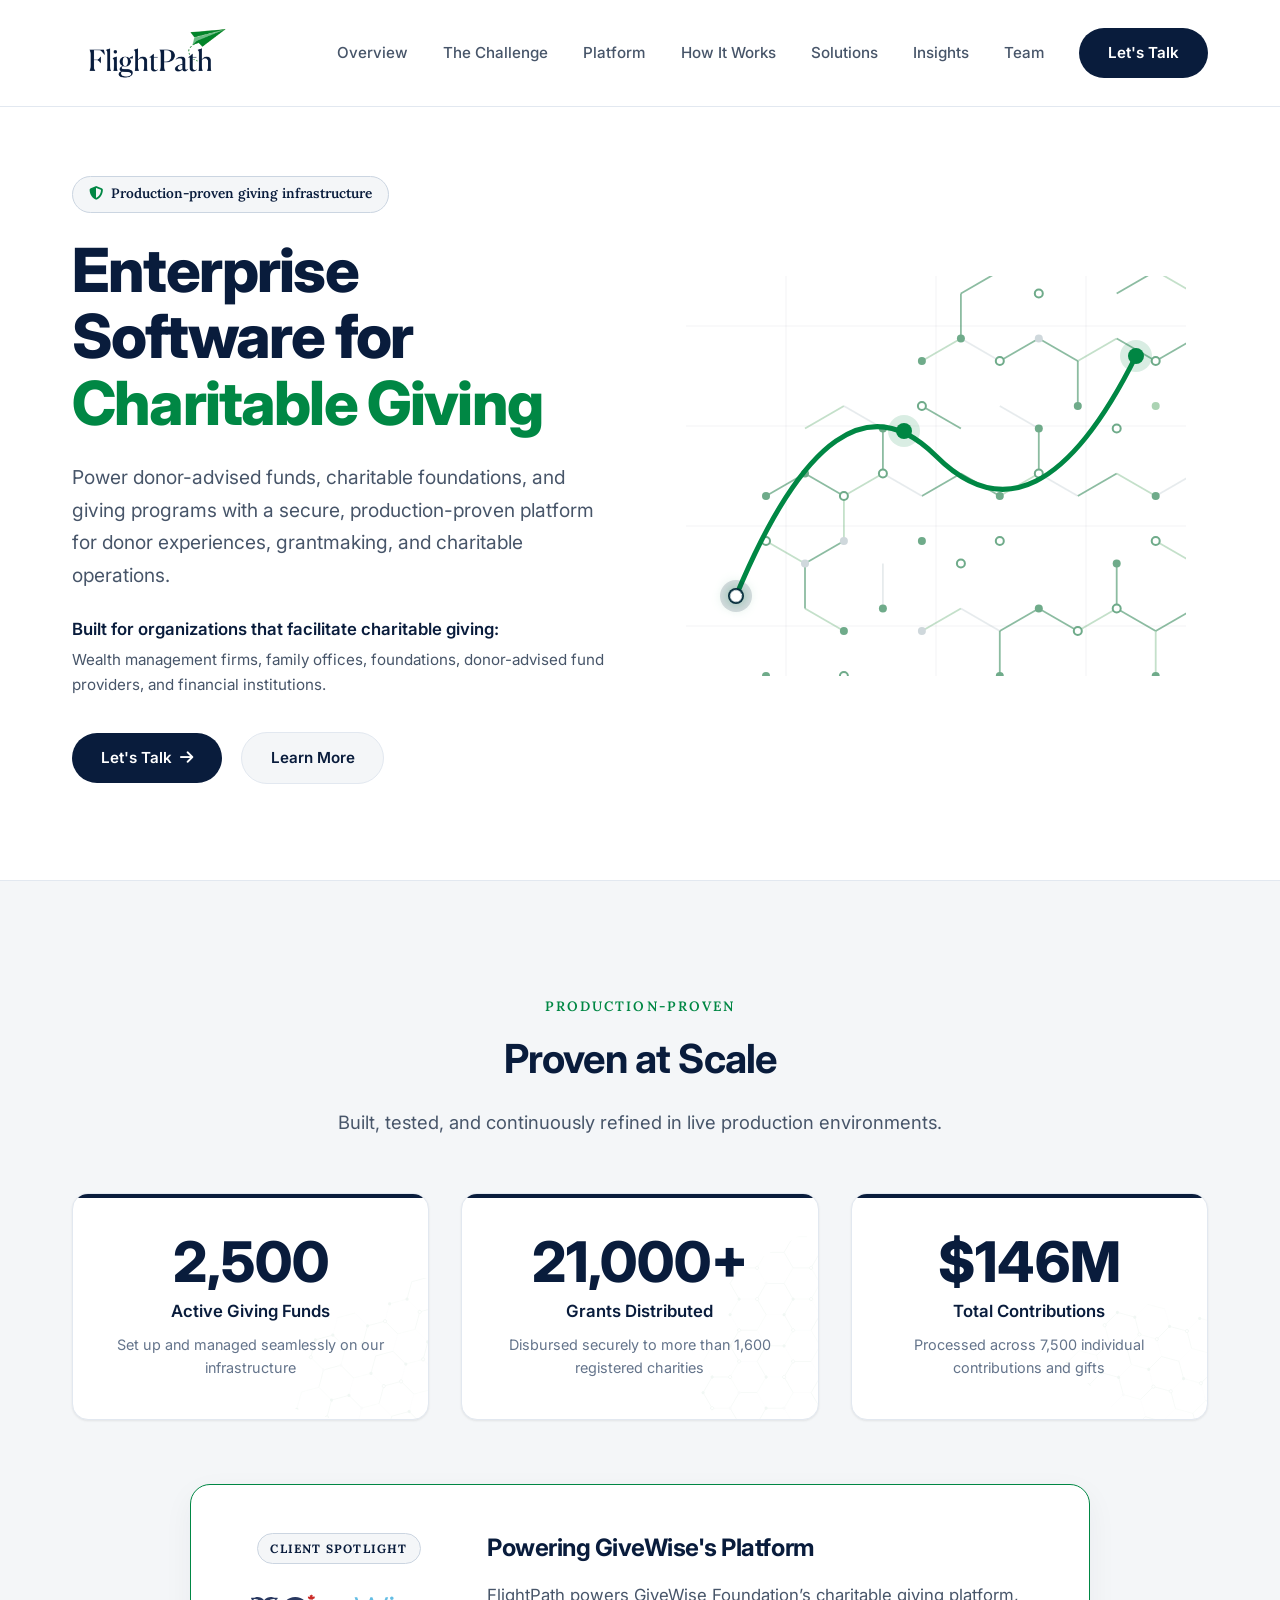
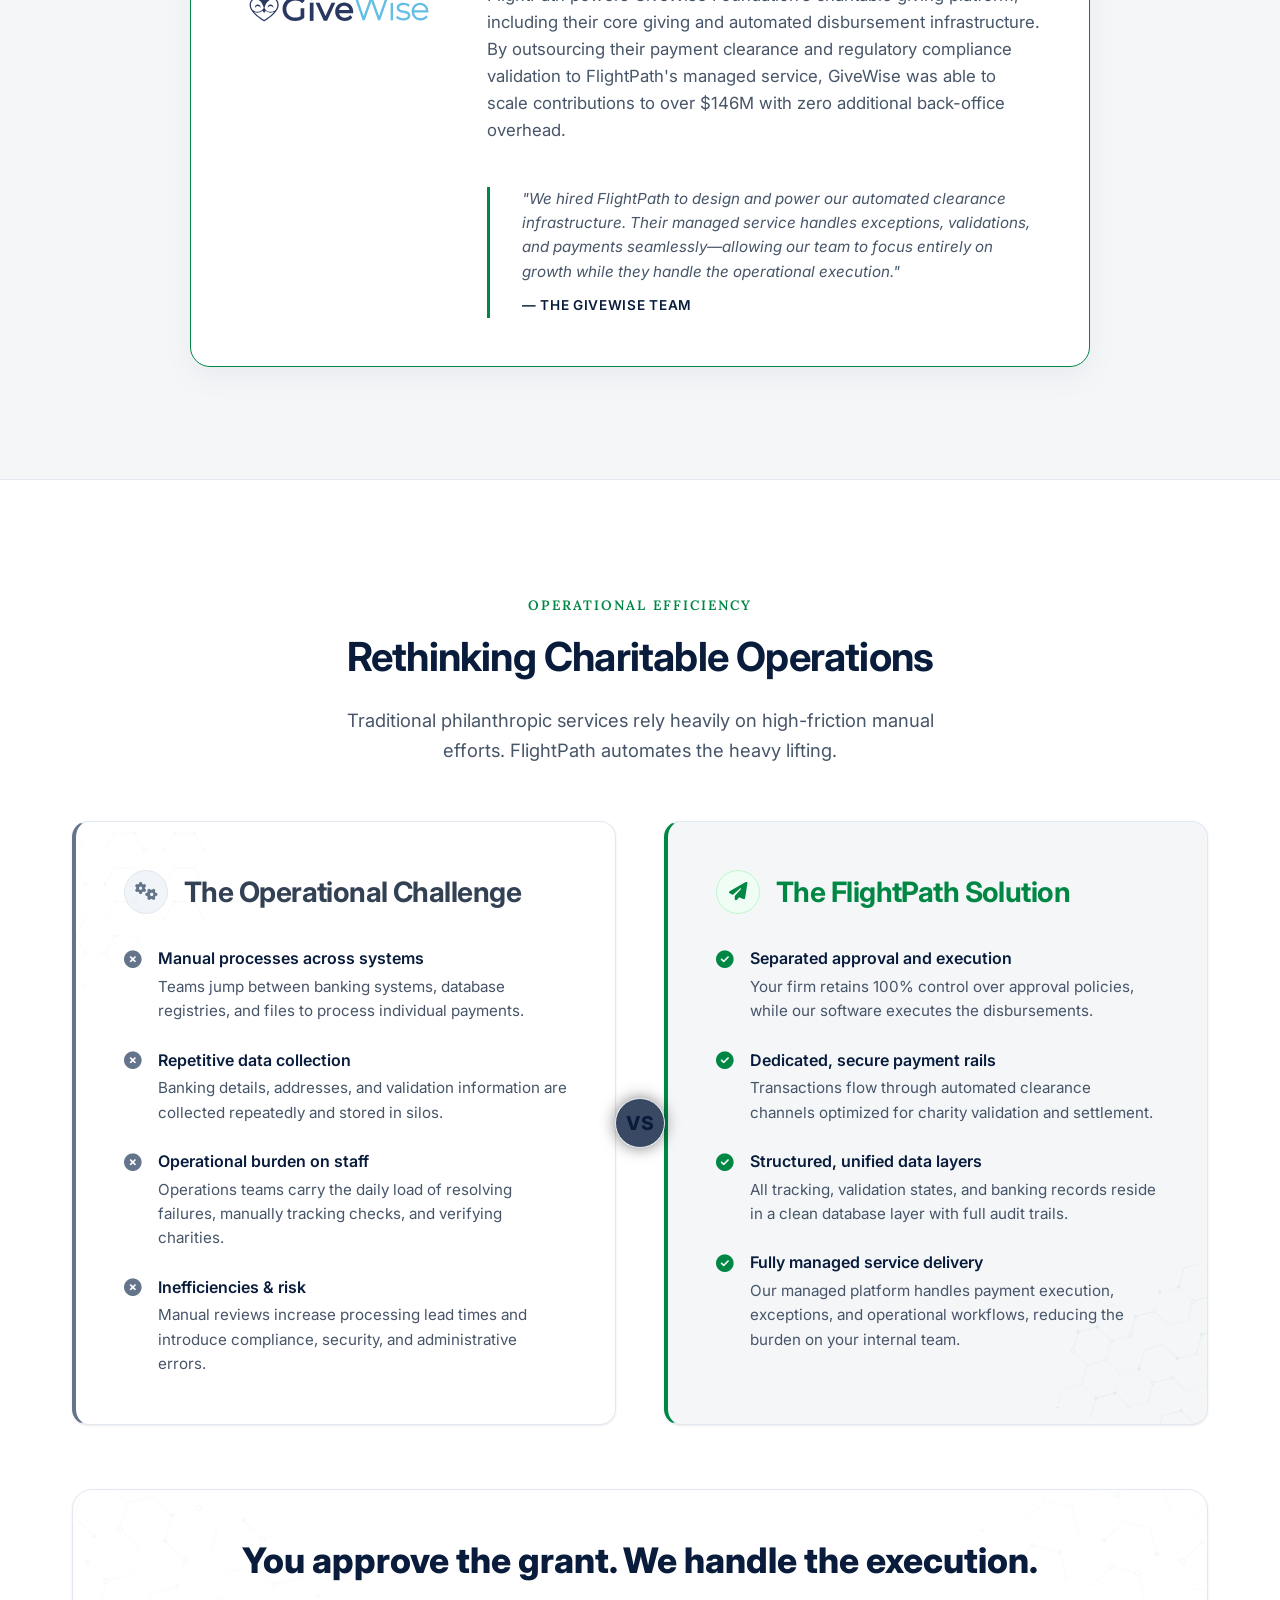
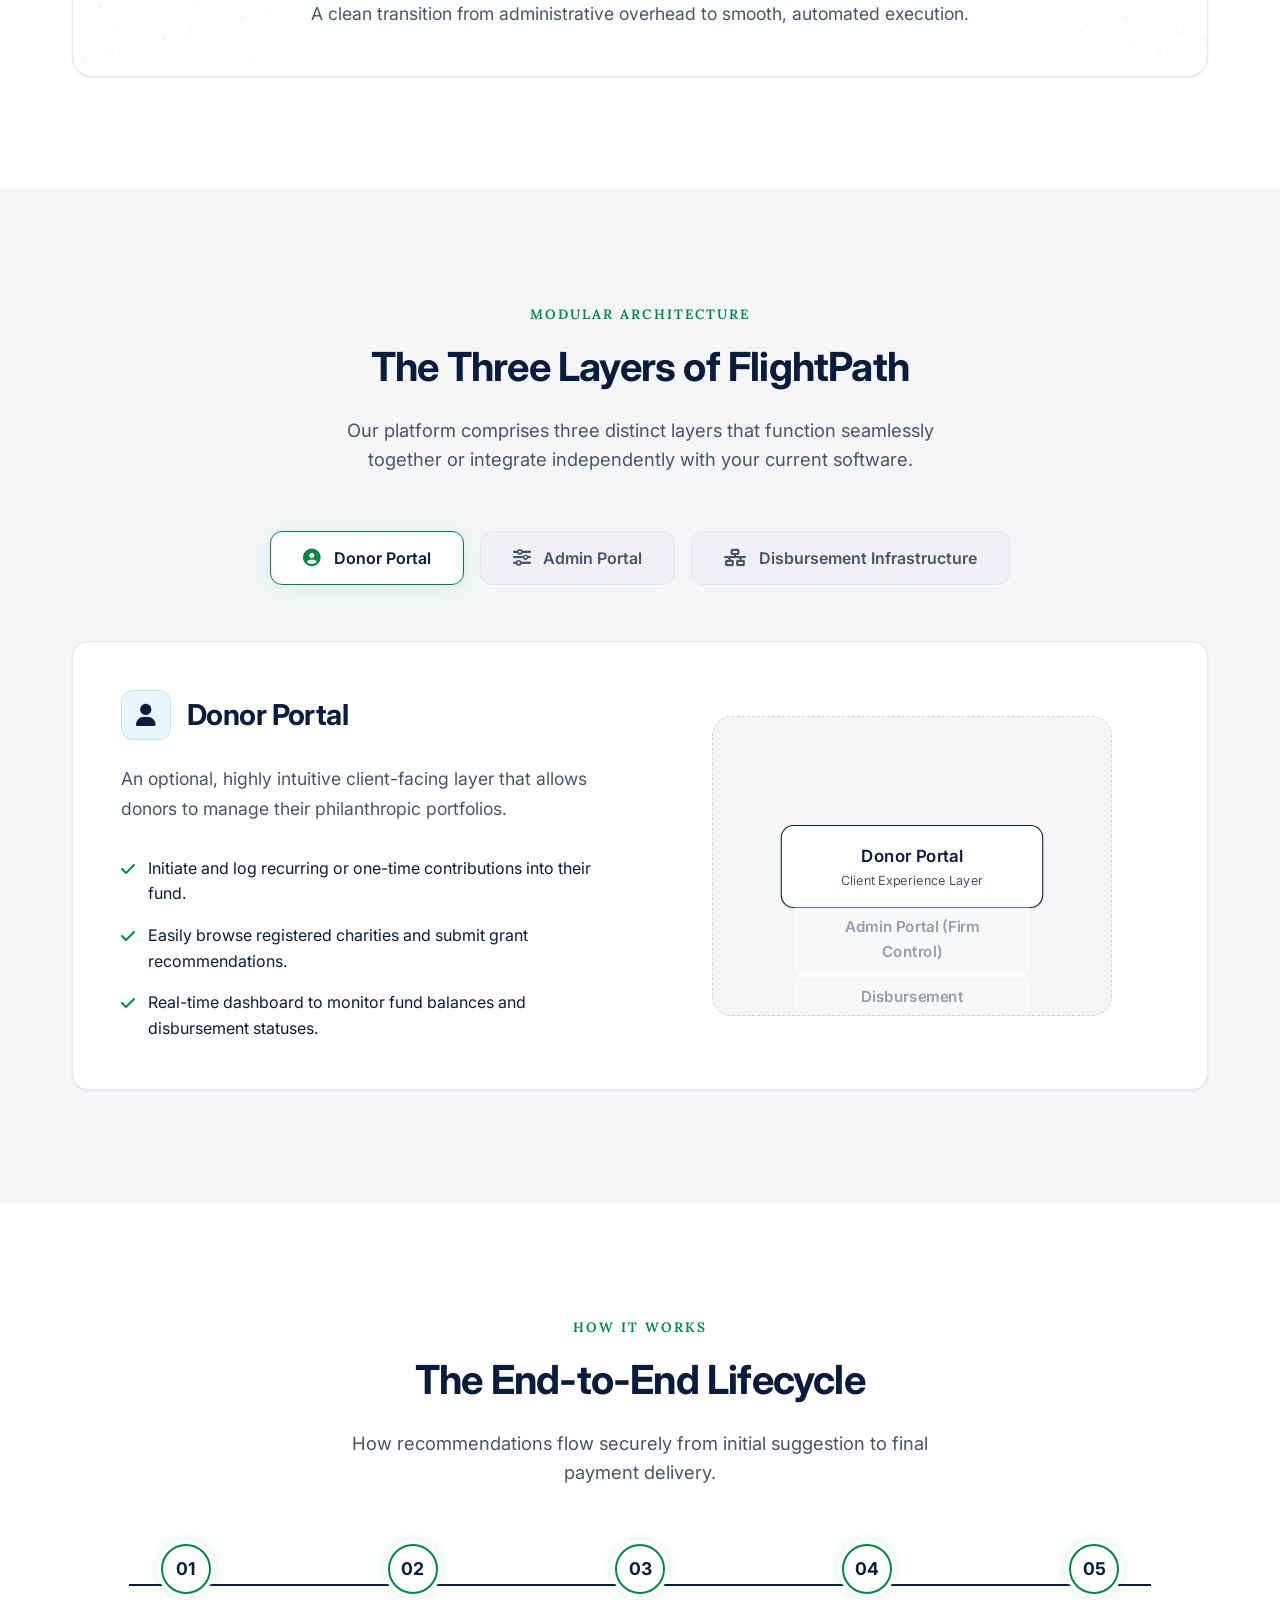
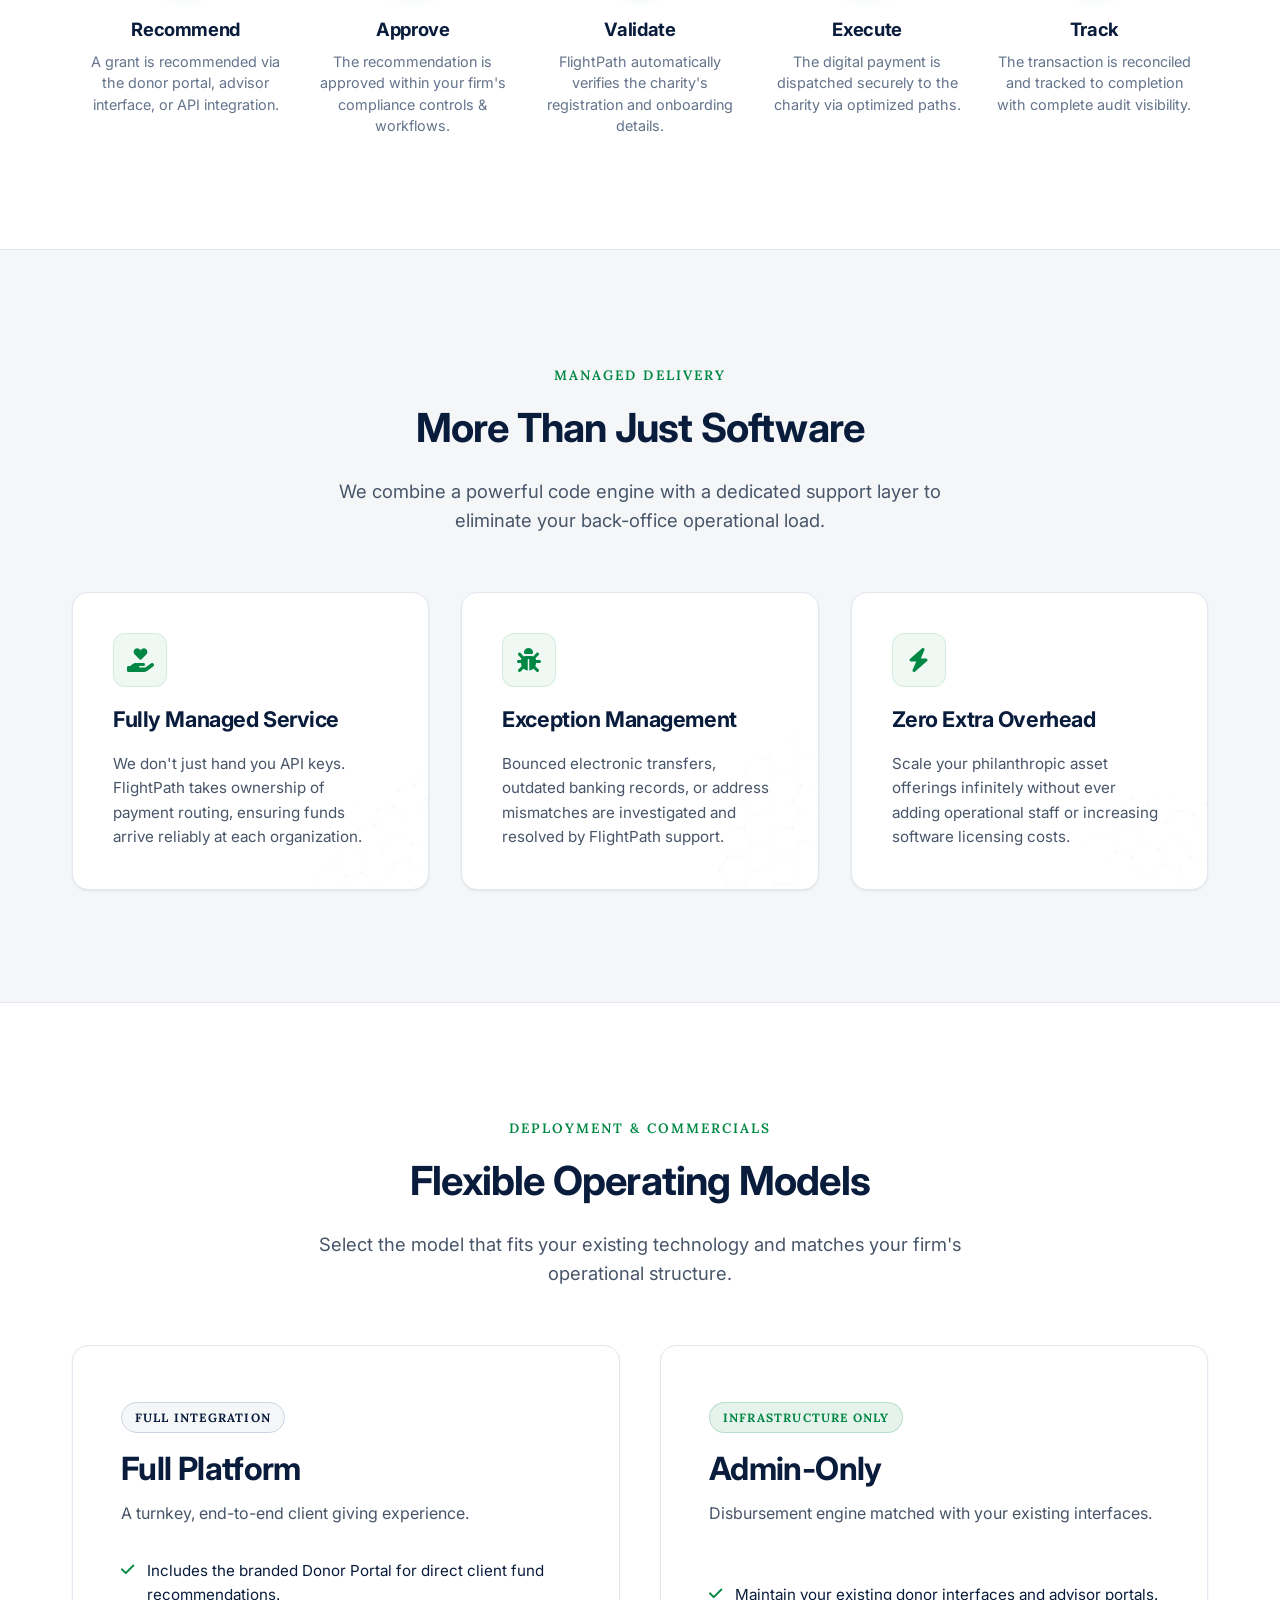
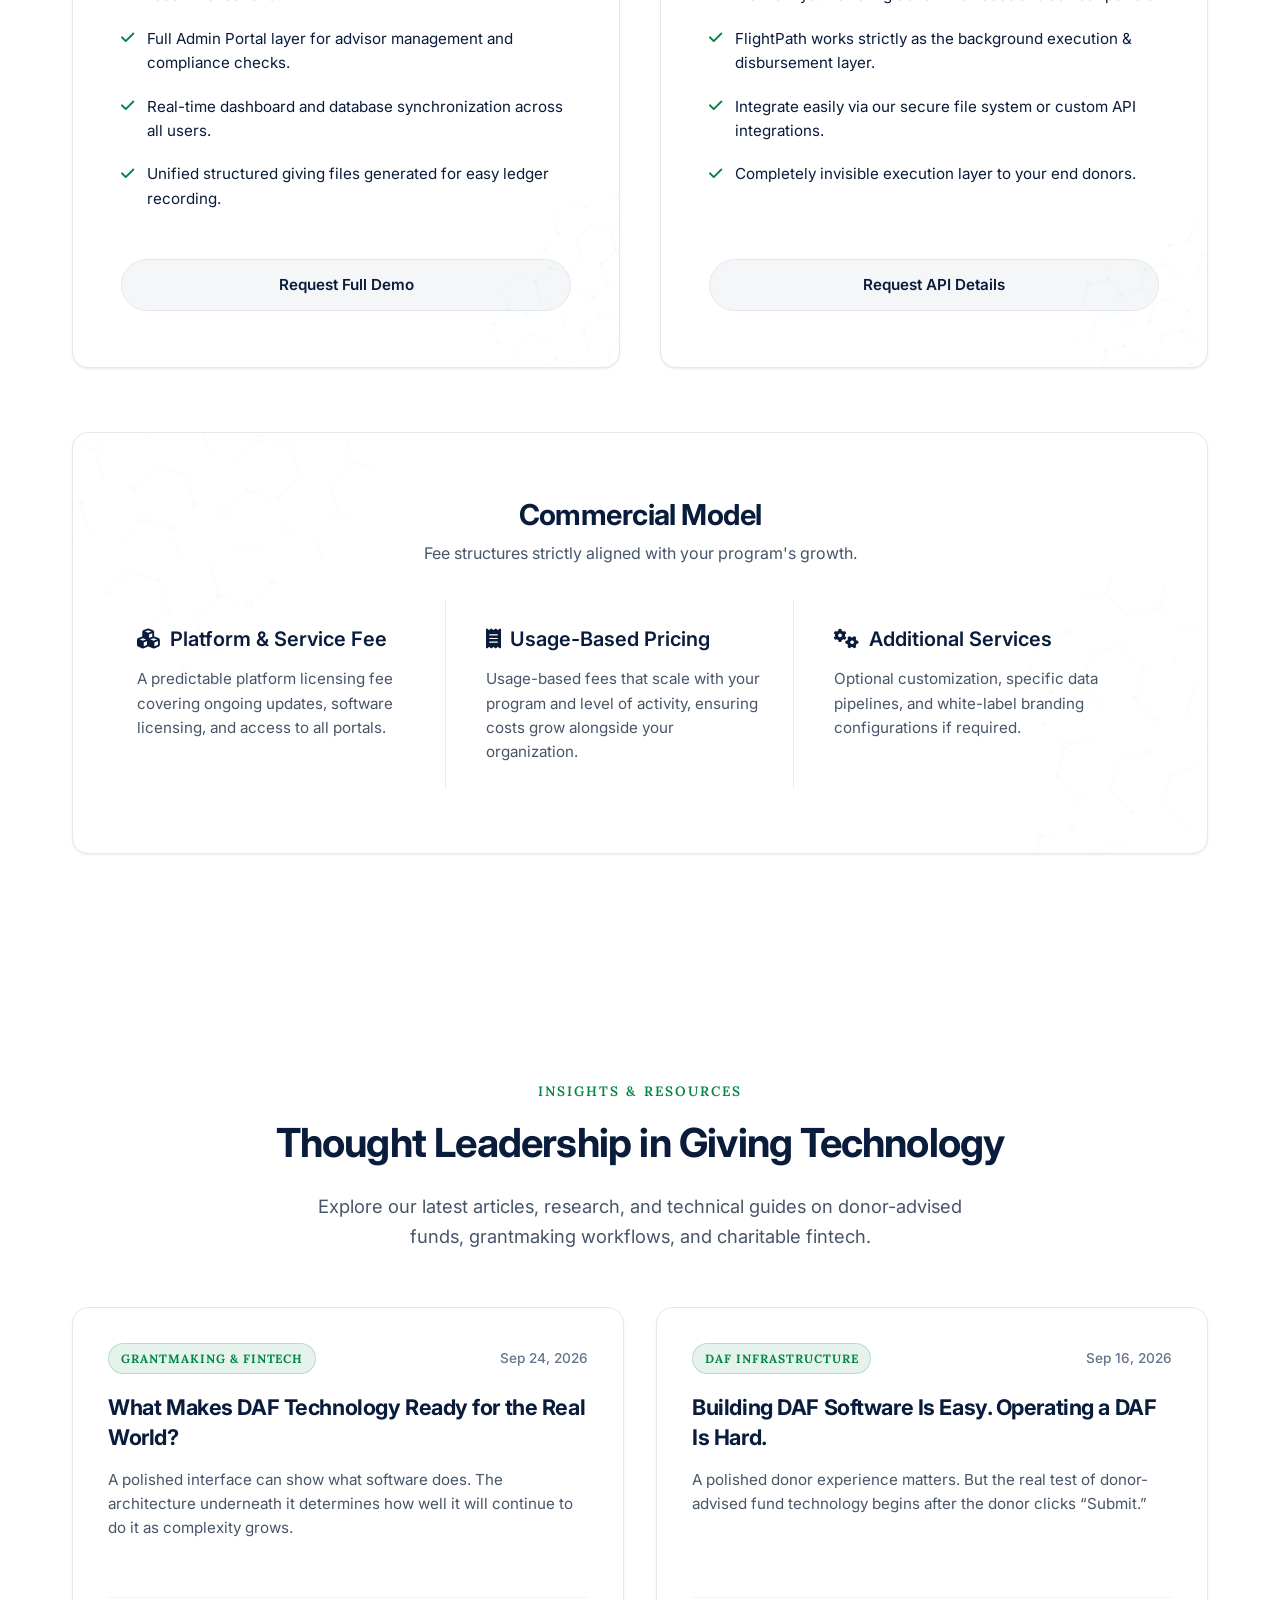
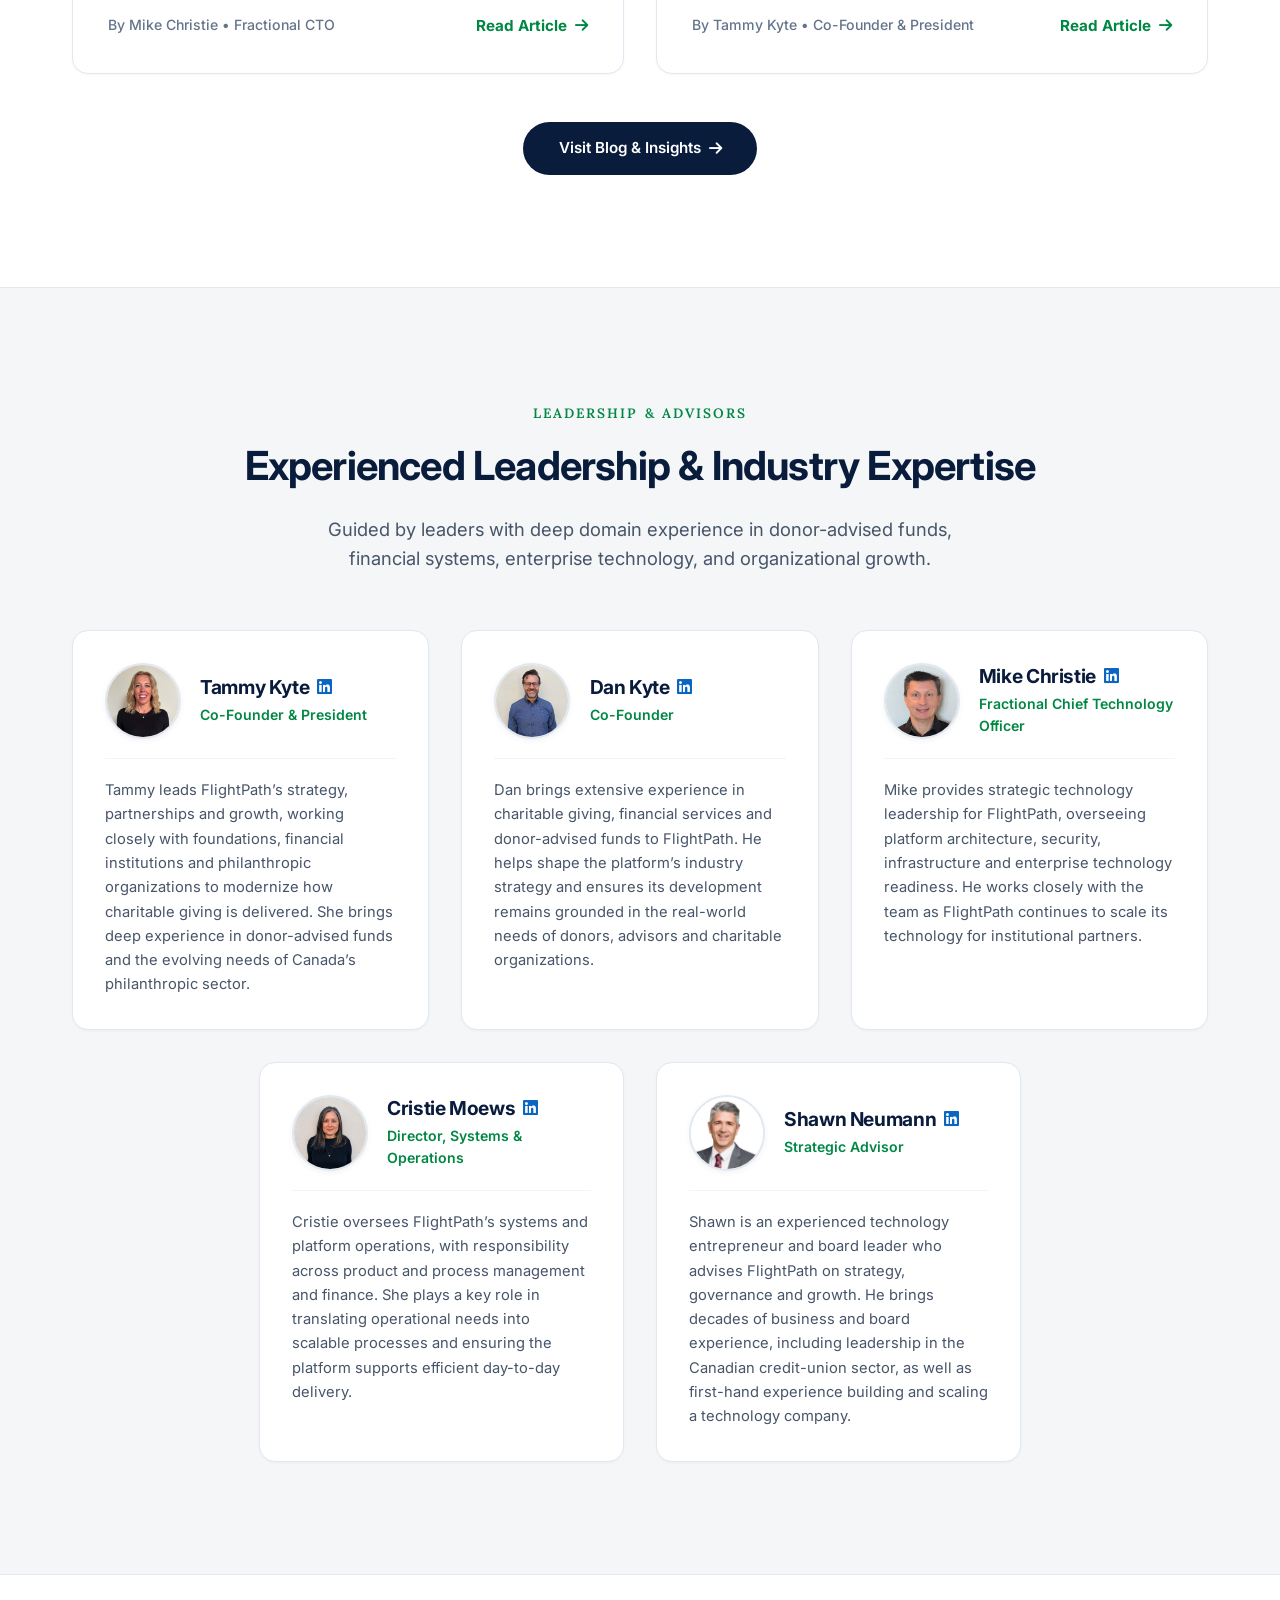
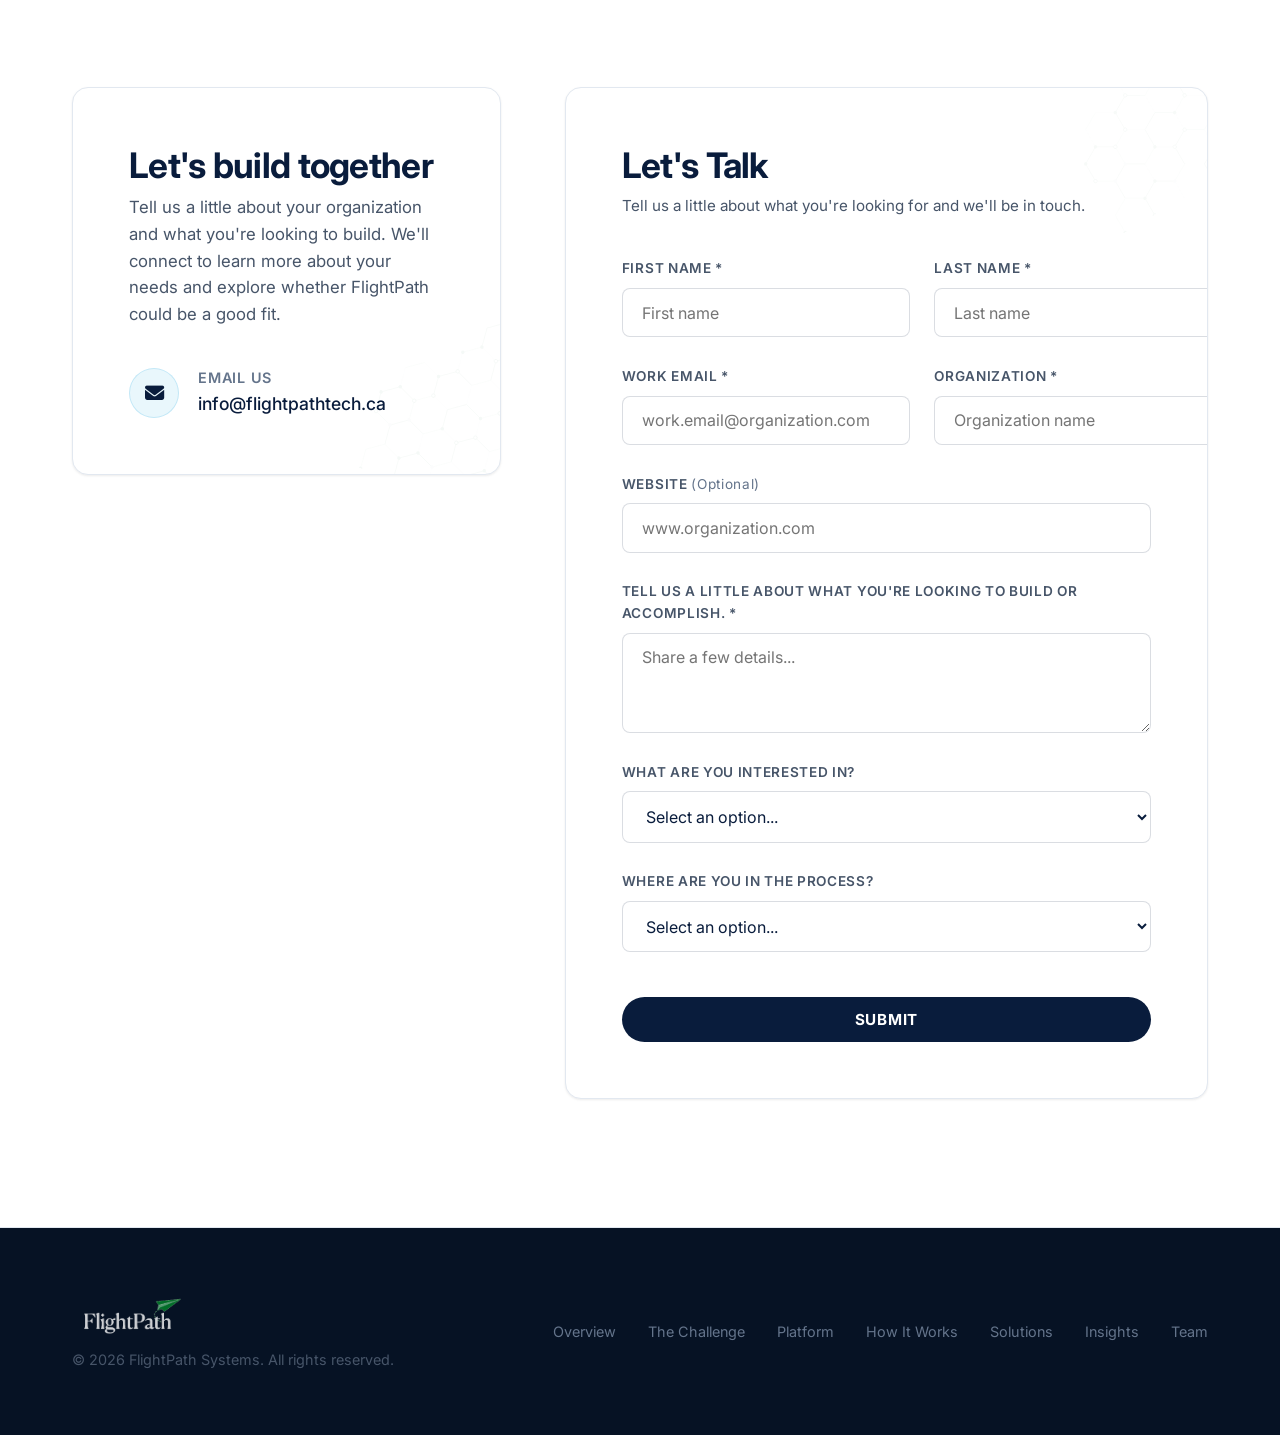
==== commit 8de34f14: "Publish second official blog post by Mike Christie: What Makes DAF Technology Ready for the Real Wor" ====
--- a/index.html
+++ b/index.html
@@ -15,7 +15,10 @@
   <meta property="og:image" content="https://flightpathtech.ca/logo.png">
   
   <!-- Favicon -->
-  <link rel="icon" type="image/x-icon" href="data:image/svg+xml,<svg xmlns=%22http://www.w3.org/2000/svg%22 viewBox=%220 0 100 100%22><text y=%22.9em%22 font-size=%2290%22>✈️</text></svg>">
+  <link rel="icon" type="image/x-icon" href="favicon.ico">
+  <link rel="icon" type="image/png" sizes="32x32" href="favicon-32x32.png">
+  <link rel="icon" type="image/png" sizes="16x16" href="favicon-16x16.png">
+  <link rel="apple-touch-icon" sizes="180x180" href="favicon.png">
 
   <!-- FontAwesome Icons -->
   <link rel="stylesheet" href="https://cdnjs.cloudflare.com/ajax/libs/font-awesome/6.4.0/css/all.min.css" integrity="sha512-iecdLmaskl7CVkqkXNQ/ZH/XLlvWZOJyj7Yy7tcenmpD1ypASozpmT/E0iPtmFIB46ZmdtAc9eNBvH0H/ZpiBw==" crossorigin="anonymous" referrerpolicy="no-referrer" />
@@ -775,9 +778,27 @@
         </p>
       </div>
 
-      <div class="insights-grid" style="display: flex; justify-content: center;">
-        <!-- Single Featured First Article -->
-        <article class="glass insight-card" style="max-width: 640px; width: 100%;">
+      <div class="grid-2 insights-grid">
+        <!-- Article 1: Mike Christie -->
+        <article class="glass insight-card">
+          <div class="insight-header">
+            <span class="insight-badge">Grantmaking & Fintech</span>
+            <span class="insight-date">Sep 24, 2026</span>
+          </div>
+          <h3 class="insight-title">
+            <a href="what-makes-daf-tech-ready-for-real-world.html">What Makes DAF Technology Ready for the Real World?</a>
+          </h3>
+          <p class="insight-desc">
+            A polished interface can show what software does. The architecture underneath it determines how well it will continue to do it as complexity grows.
+          </p>
+          <div style="display: flex; align-items: center; justify-content: space-between; margin-top: 1.5rem; padding-top: 1rem; border-top: 1px solid #f1f5f9;">
+            <span style="font-size: 0.88rem; color: var(--text-muted); font-weight: 500;">By Mike Christie • Fractional CTO</span>
+            <a href="what-makes-daf-tech-ready-for-real-world.html" class="insight-link">Read Article <i class="fas fa-arrow-right"></i></a>
+          </div>
+        </article>
+
+        <!-- Article 2: Tammy Kyte -->
+        <article class="glass insight-card">
           <div class="insight-header">
             <span class="insight-badge">DAF Infrastructure</span>
             <span class="insight-date">Sep 16, 2026</span>
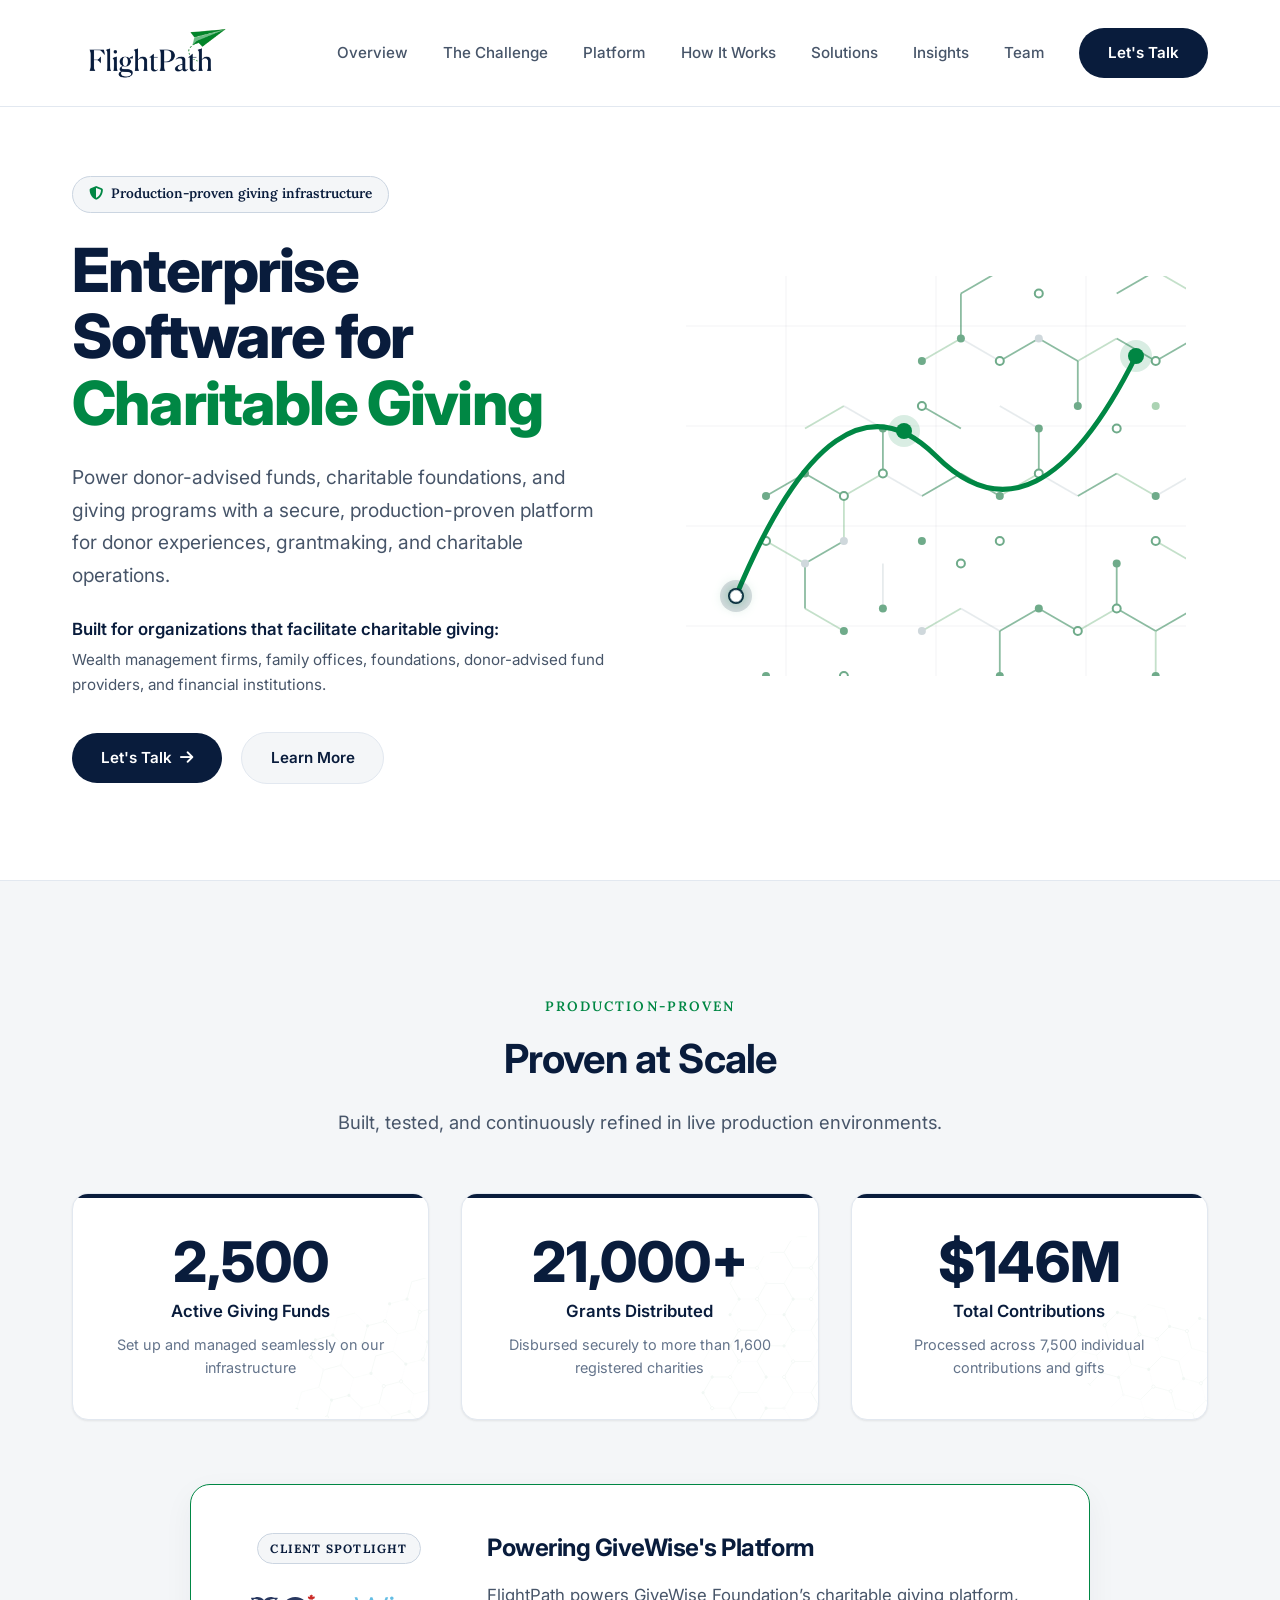
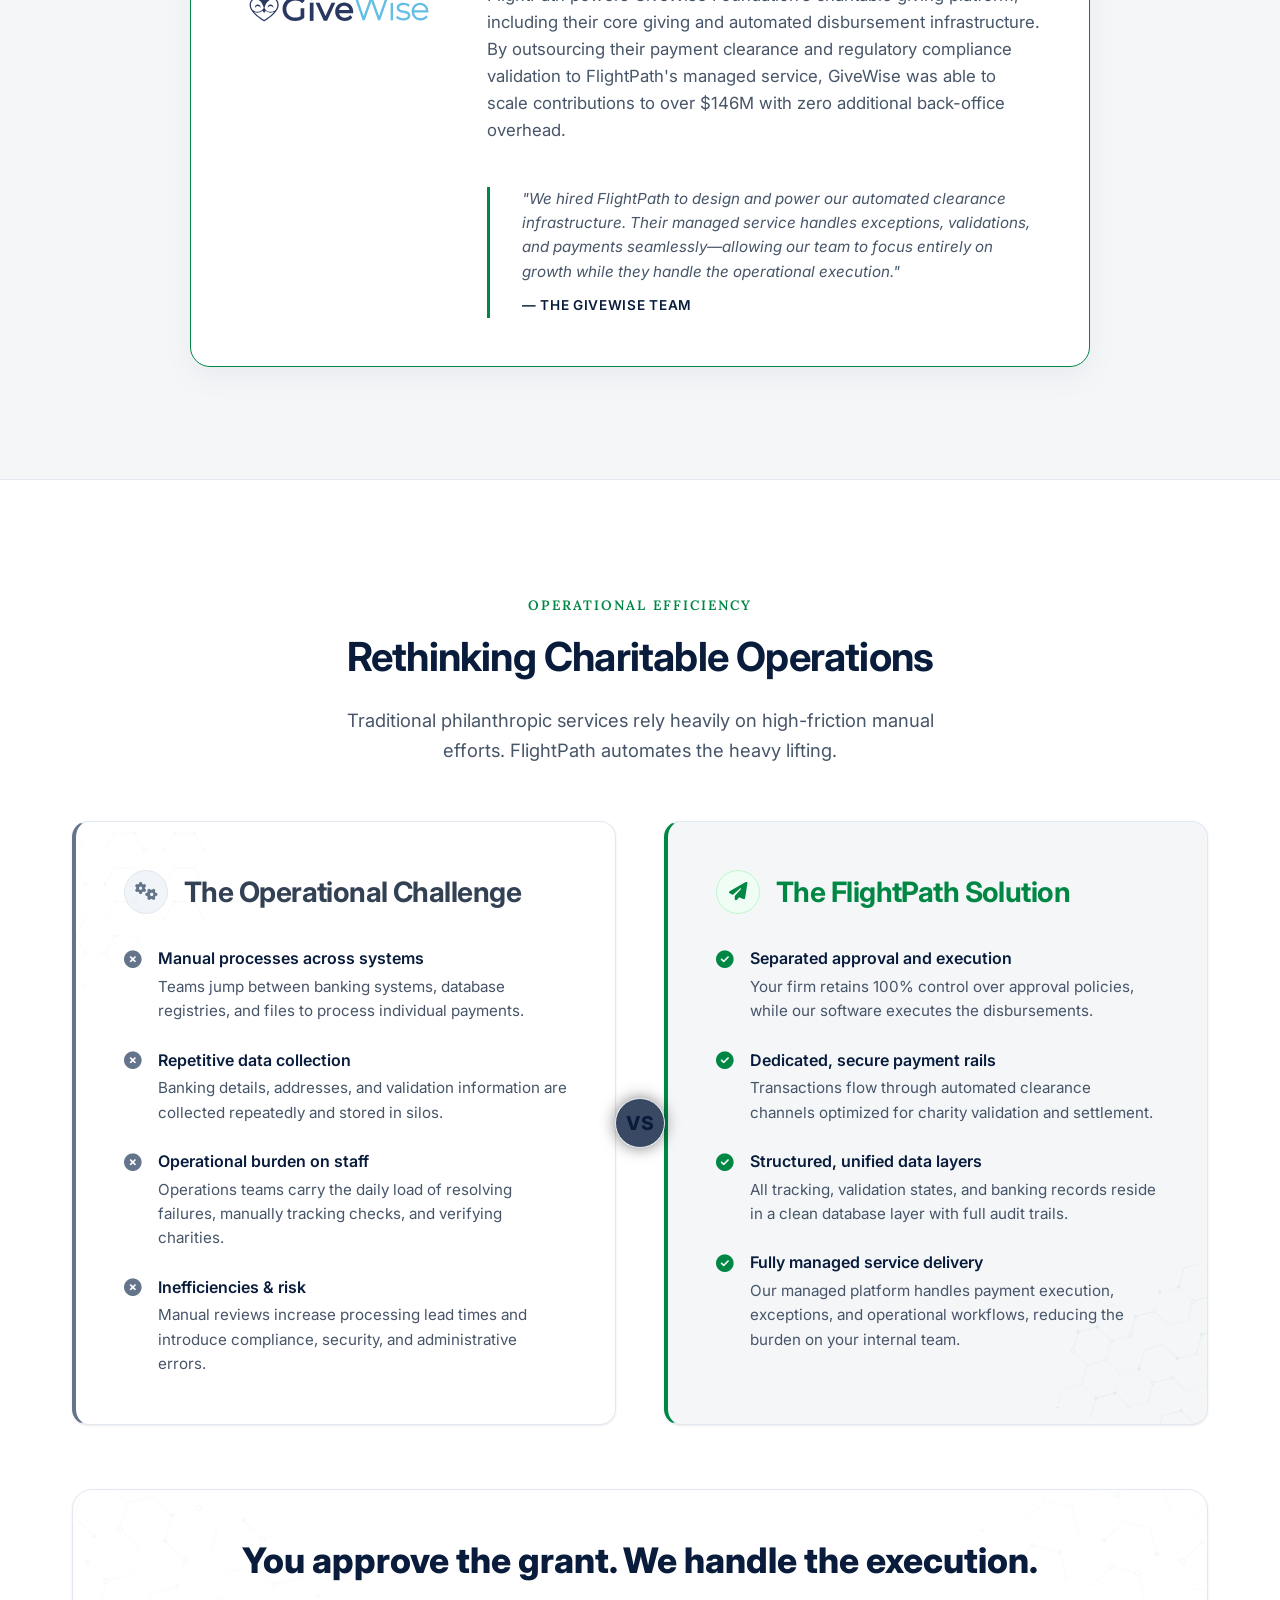
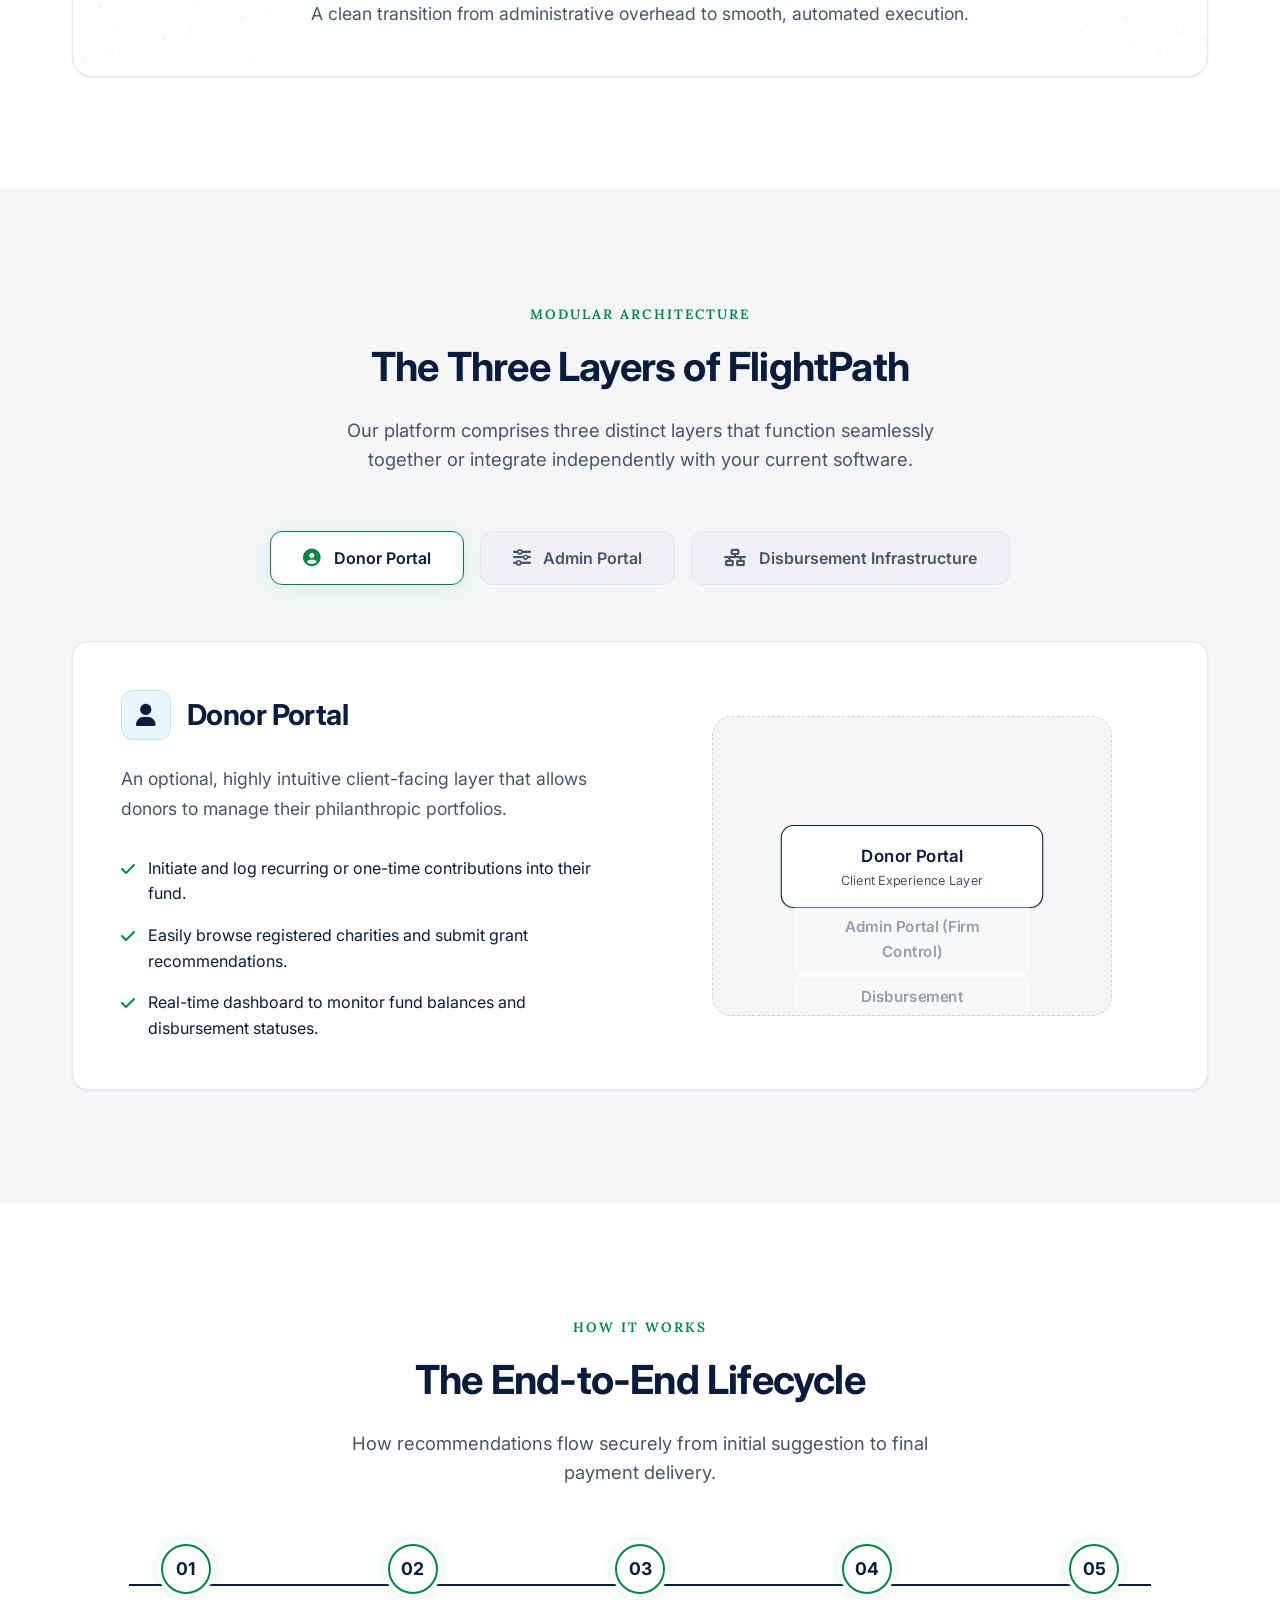
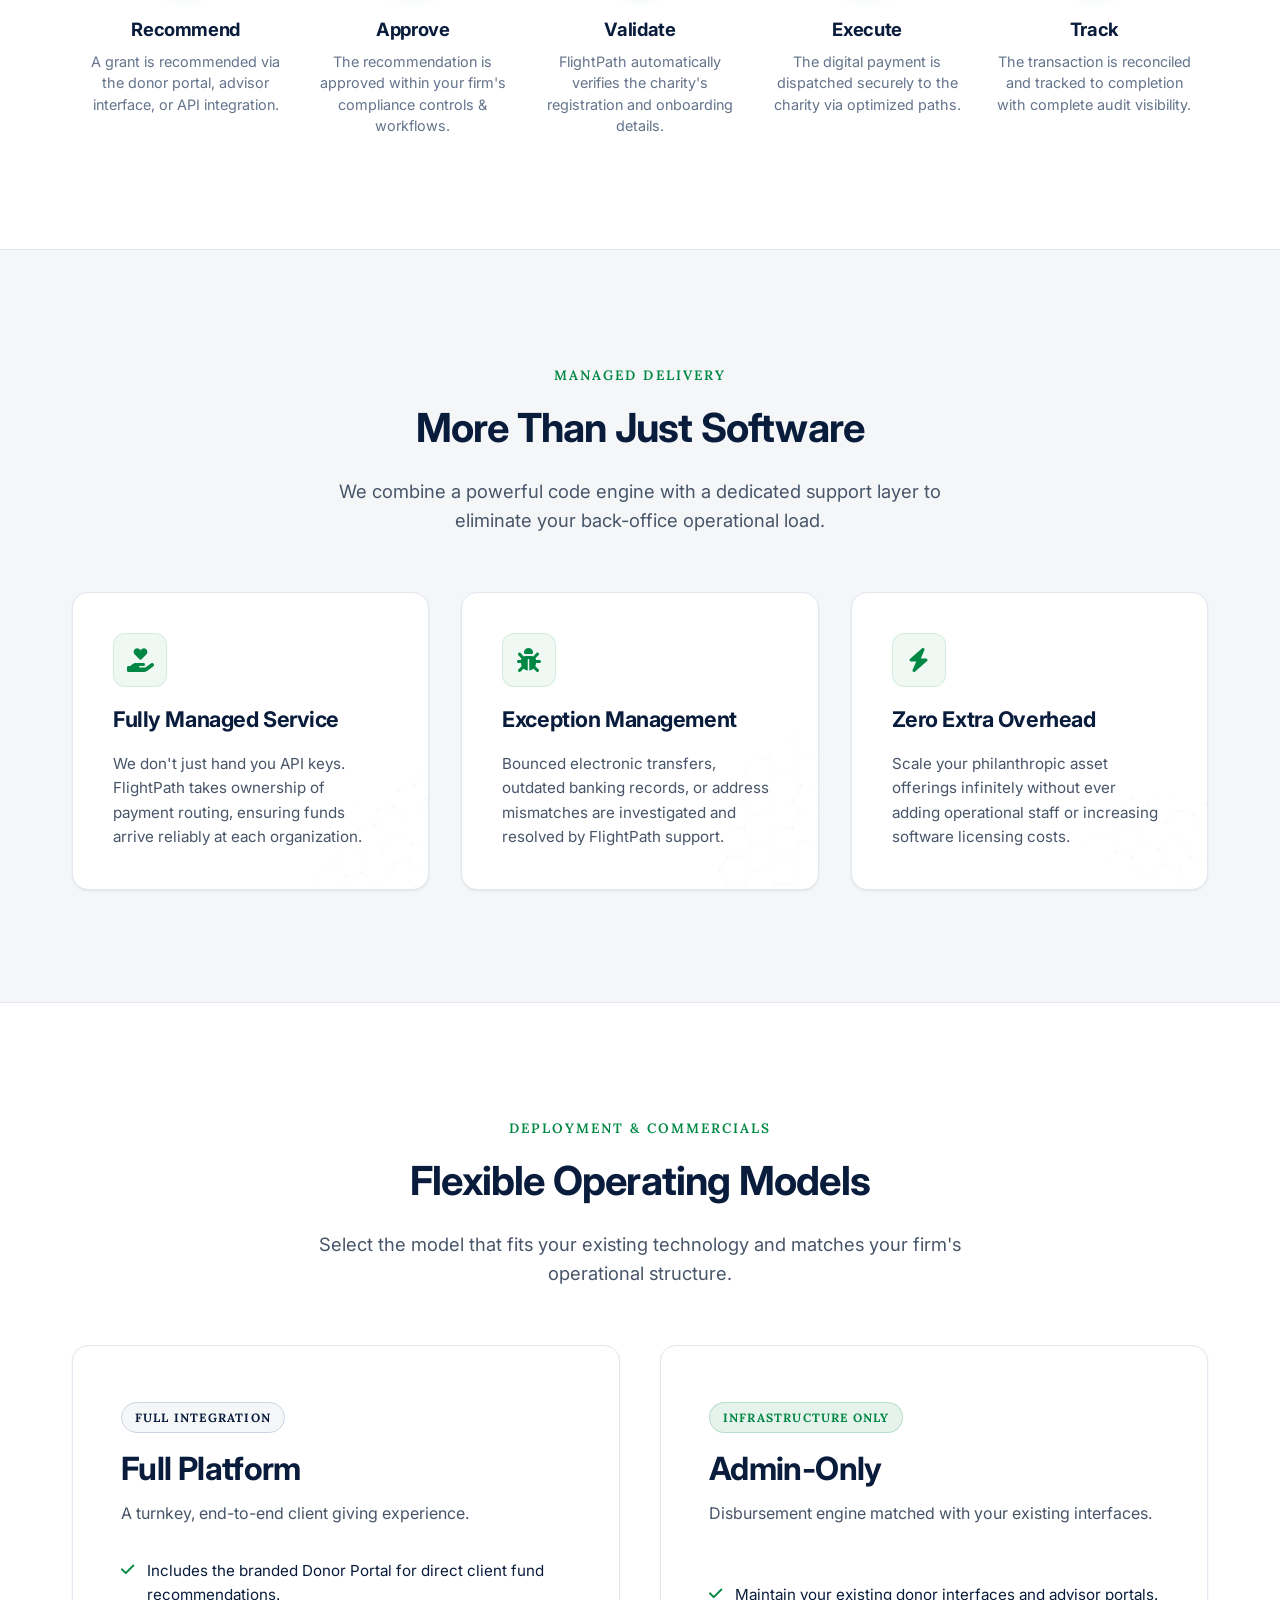
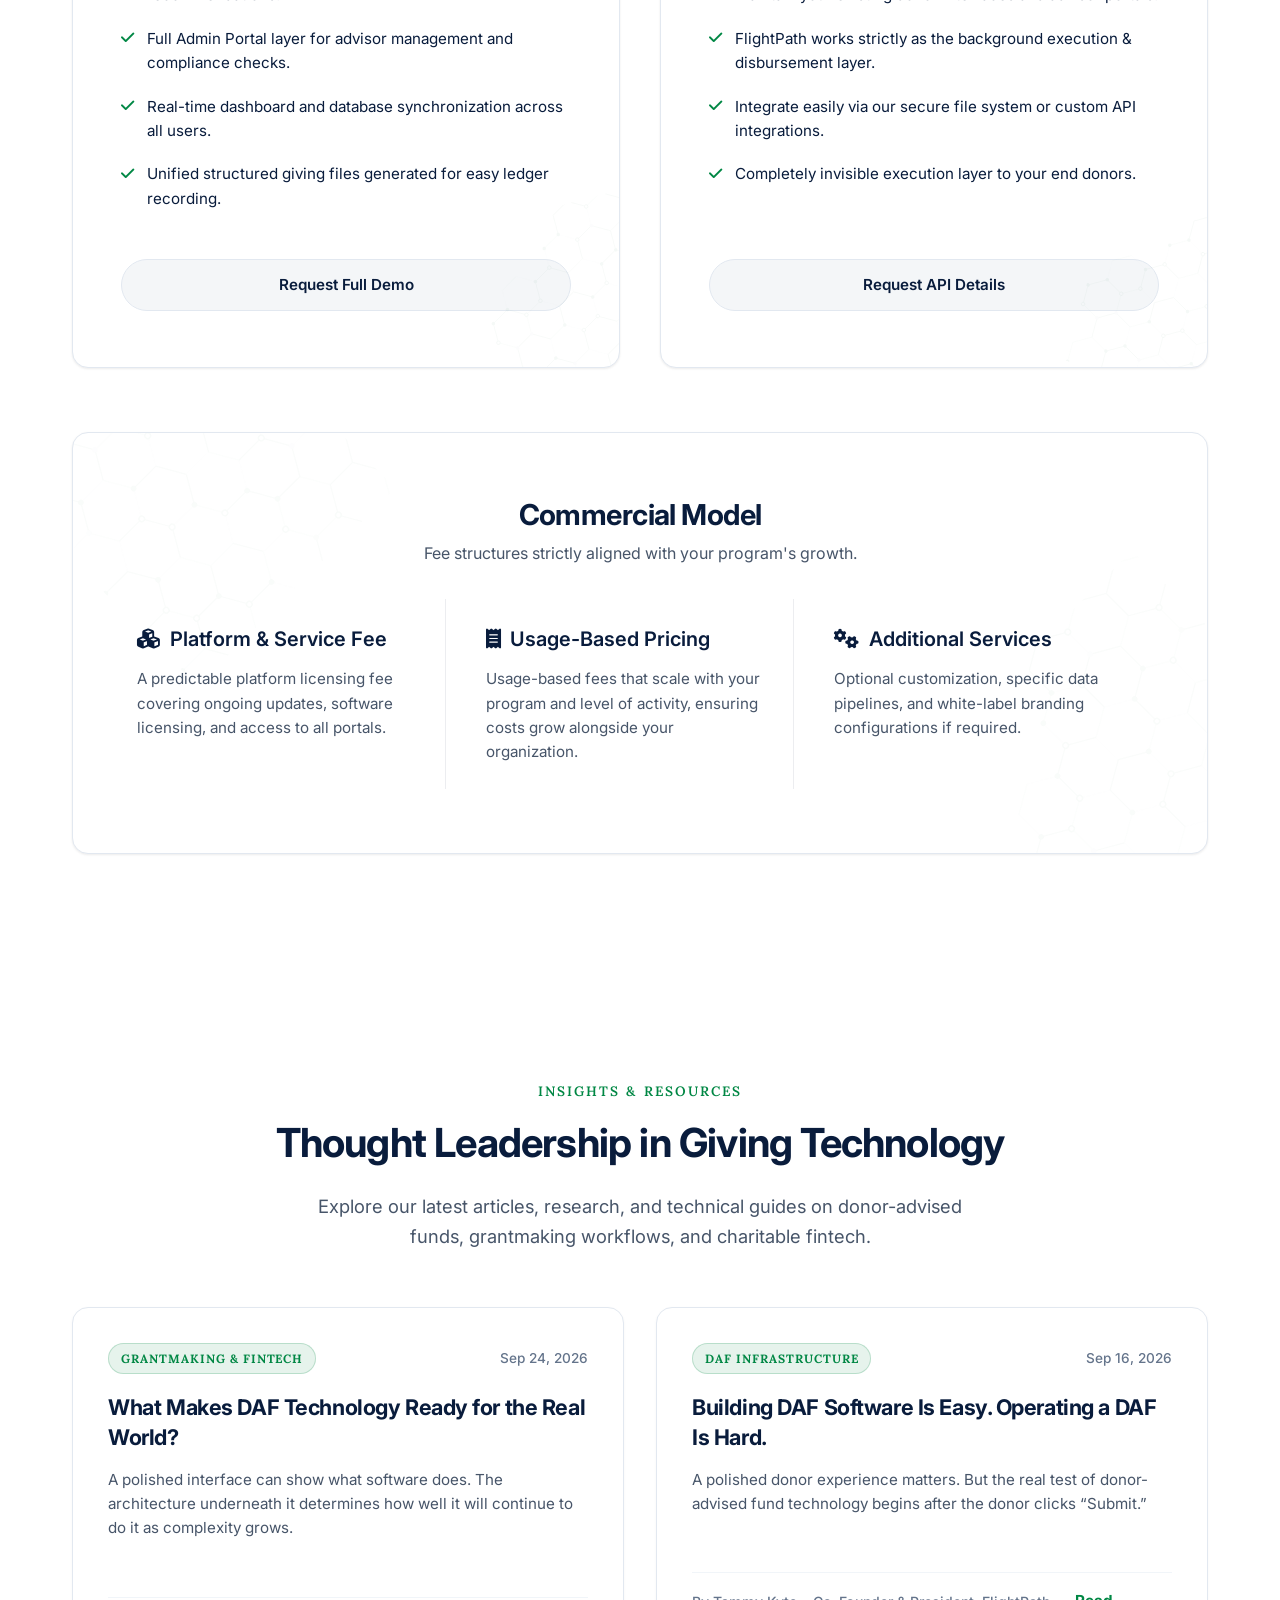
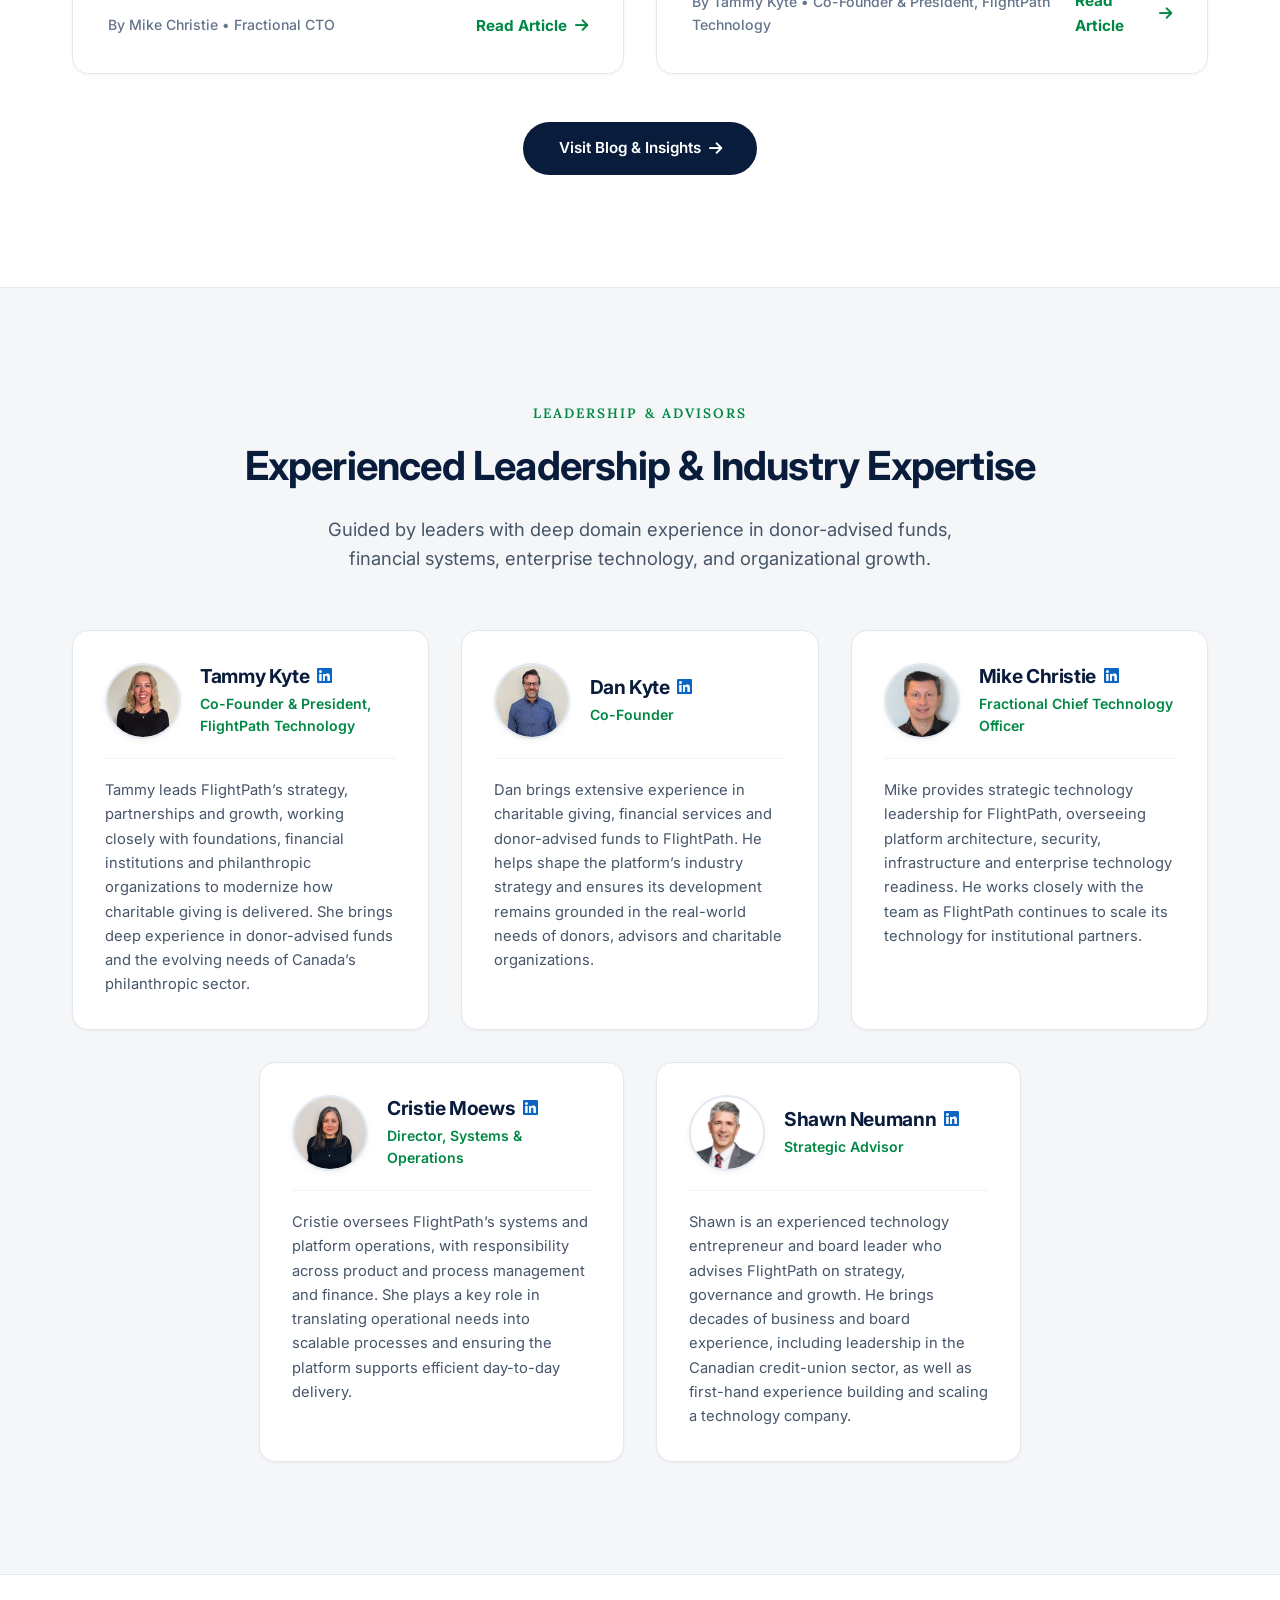
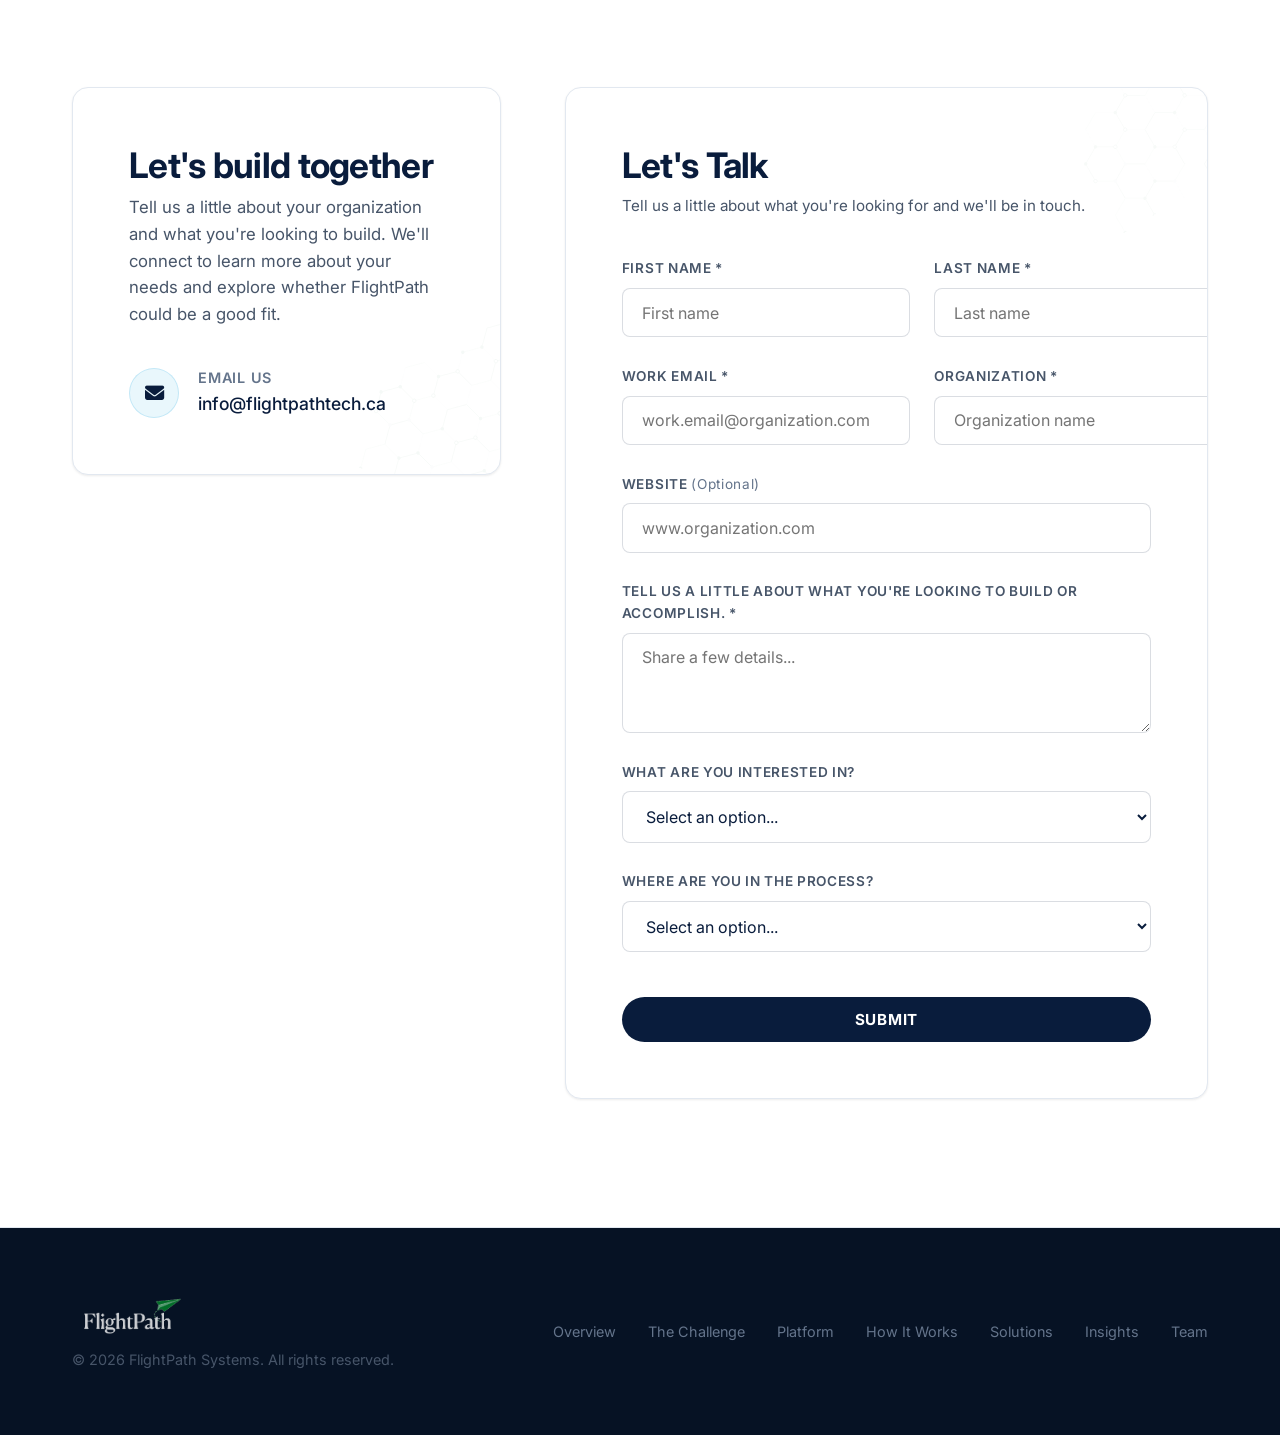
==== commit 45efa5f0: "Ensure Tammy Kyte's title reads Co-Founder & President, FlightPath Technology across all pages" ====
--- a/index.html
+++ b/index.html
@@ -810,7 +810,7 @@
             A polished donor experience matters. But the real test of donor-advised fund technology begins after the donor clicks “Submit.”
           </p>
           <div style="display: flex; align-items: center; justify-content: space-between; margin-top: 1.5rem; padding-top: 1rem; border-top: 1px solid #f1f5f9;">
-            <span style="font-size: 0.88rem; color: var(--text-muted); font-weight: 500;">By Tammy Kyte • Co-Founder & President</span>
+            <span style="font-size: 0.88rem; color: var(--text-muted); font-weight: 500;">By Tammy Kyte • Co-Founder & President, FlightPath Technology</span>
             <a href="building-daf-software-is-easy.html" class="insight-link">Read Article <i class="fas fa-arrow-right"></i></a>
           </div>
         </article>
@@ -847,7 +847,7 @@
                 Tammy Kyte
                 <a href="https://www.linkedin.com/in/tammy-kyte-b3133175/" target="_blank" rel="noopener" class="team-linkedin" title="LinkedIn Profile"><i class="fab fa-linkedin"></i></a>
               </h3>
-              <div class="team-role">Co-Founder & President</div>
+              <div class="team-role">Co-Founder & President, FlightPath Technology</div>
             </div>
           </div>
           <p class="team-bio">
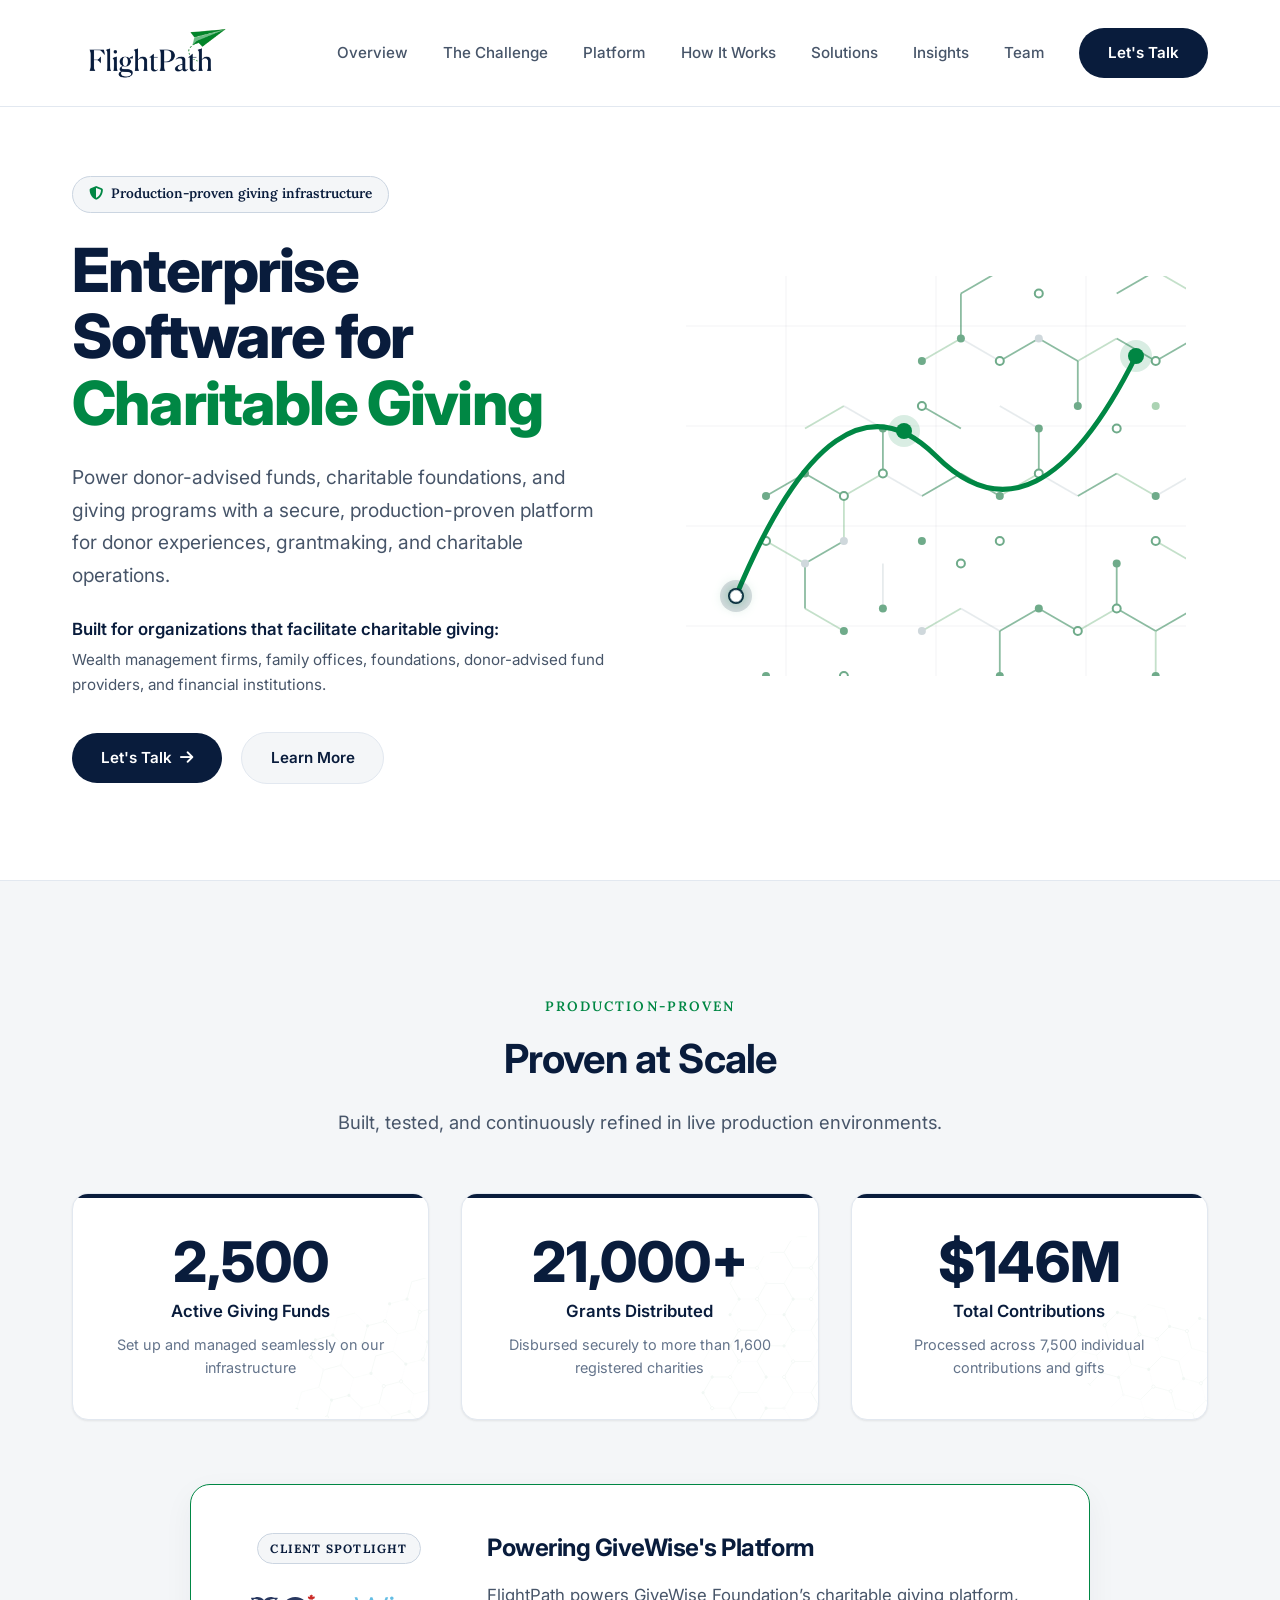
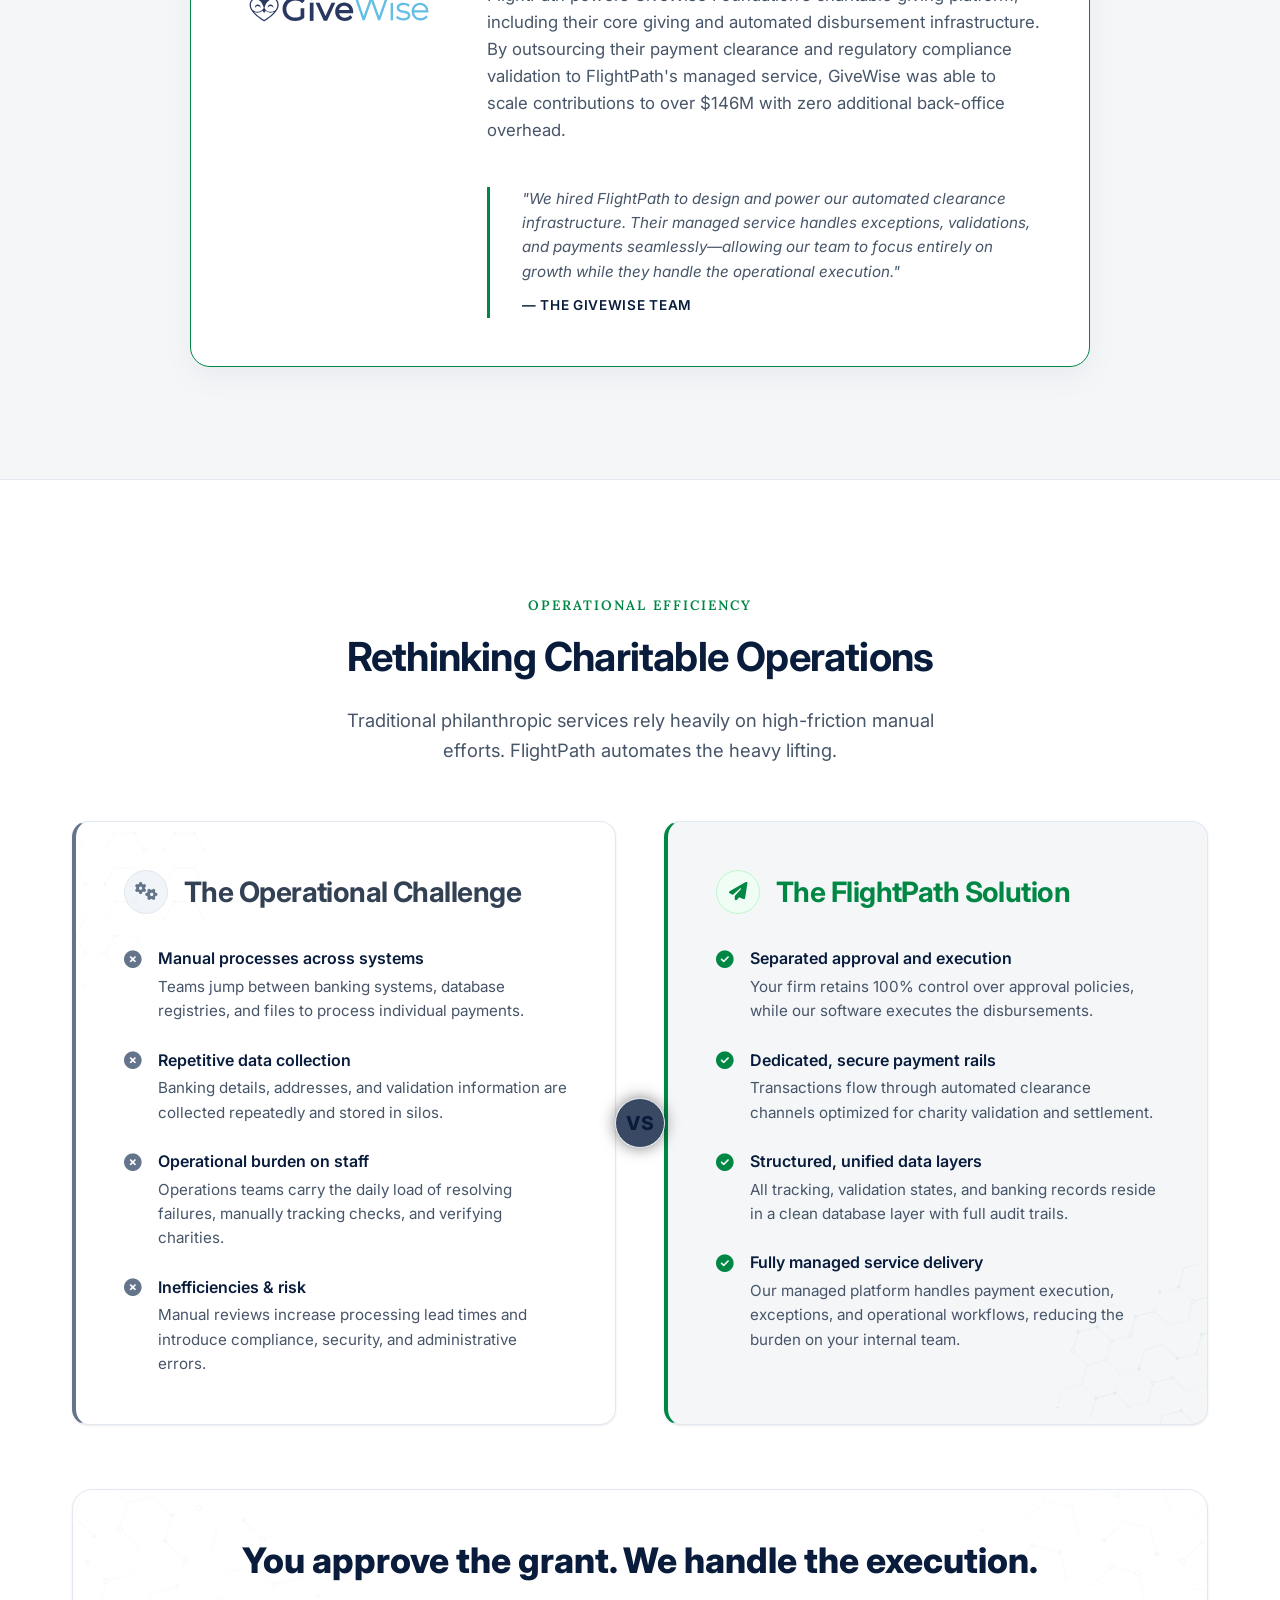
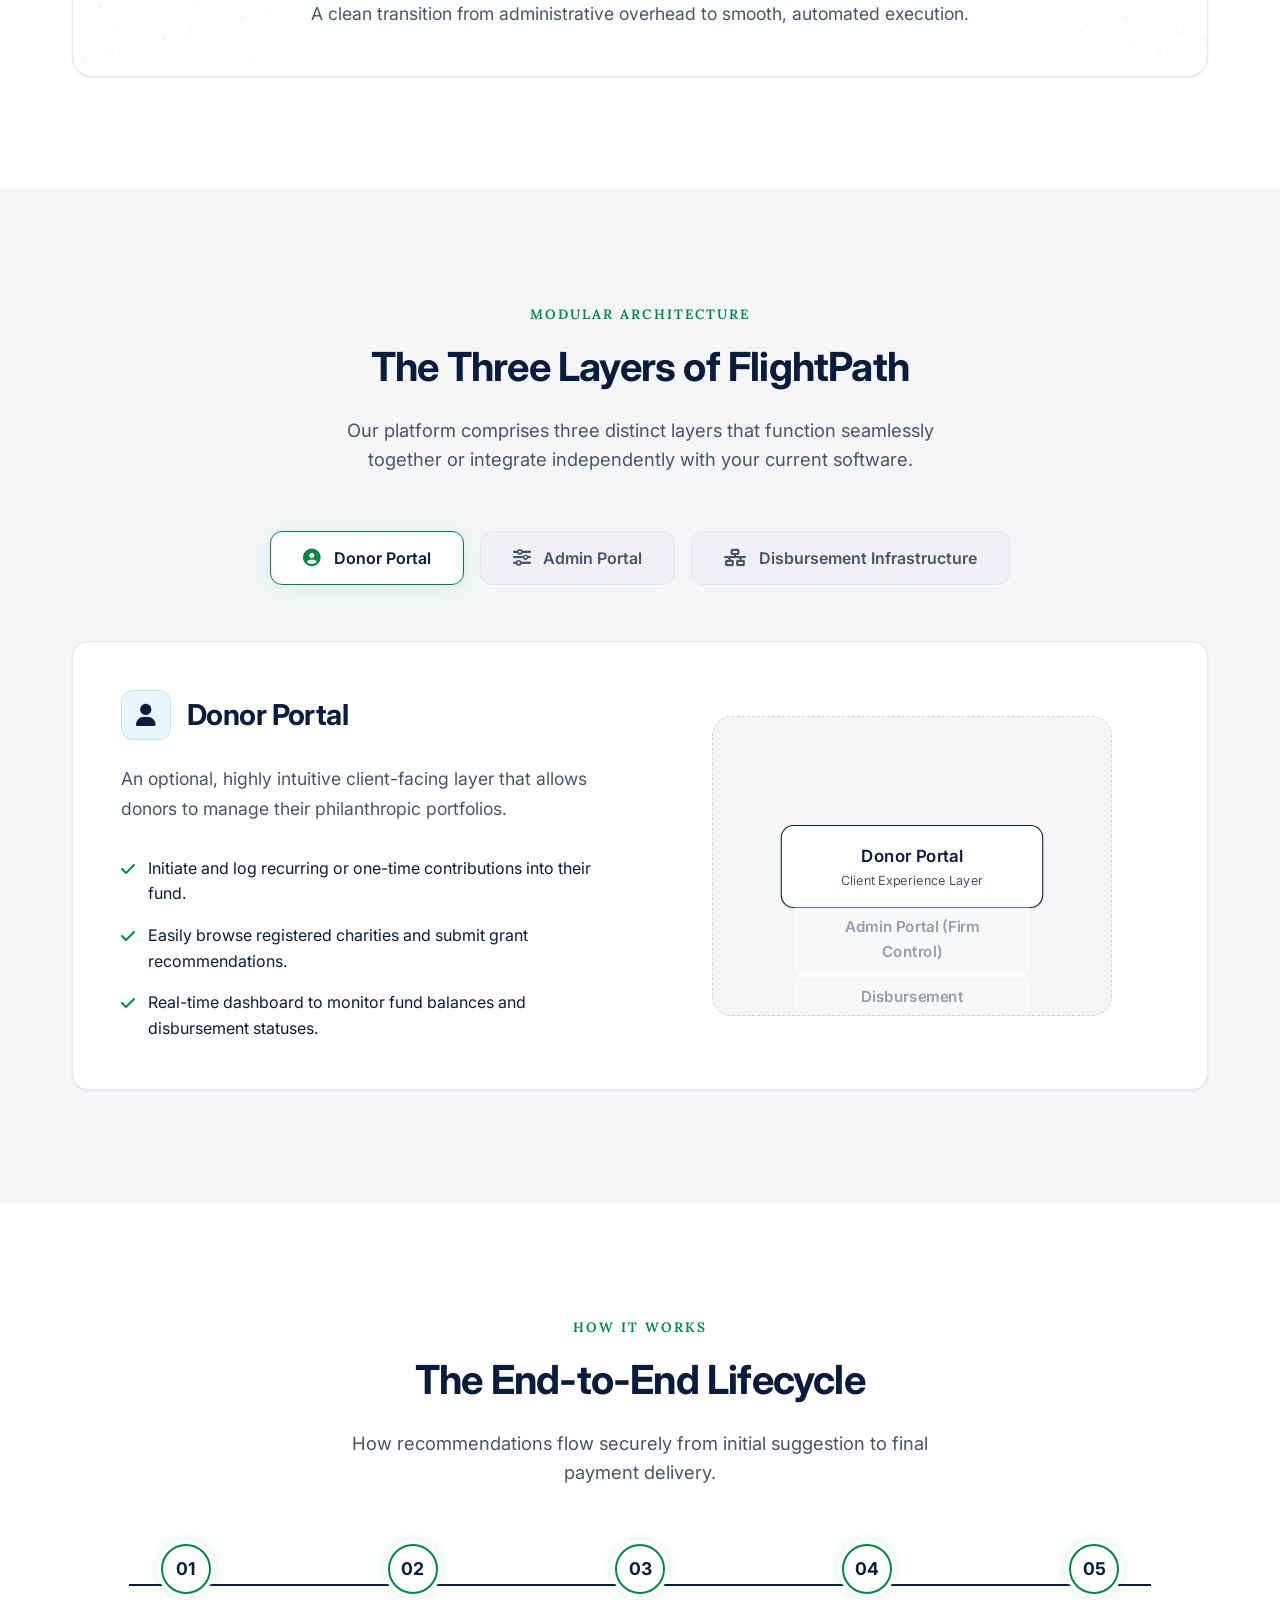
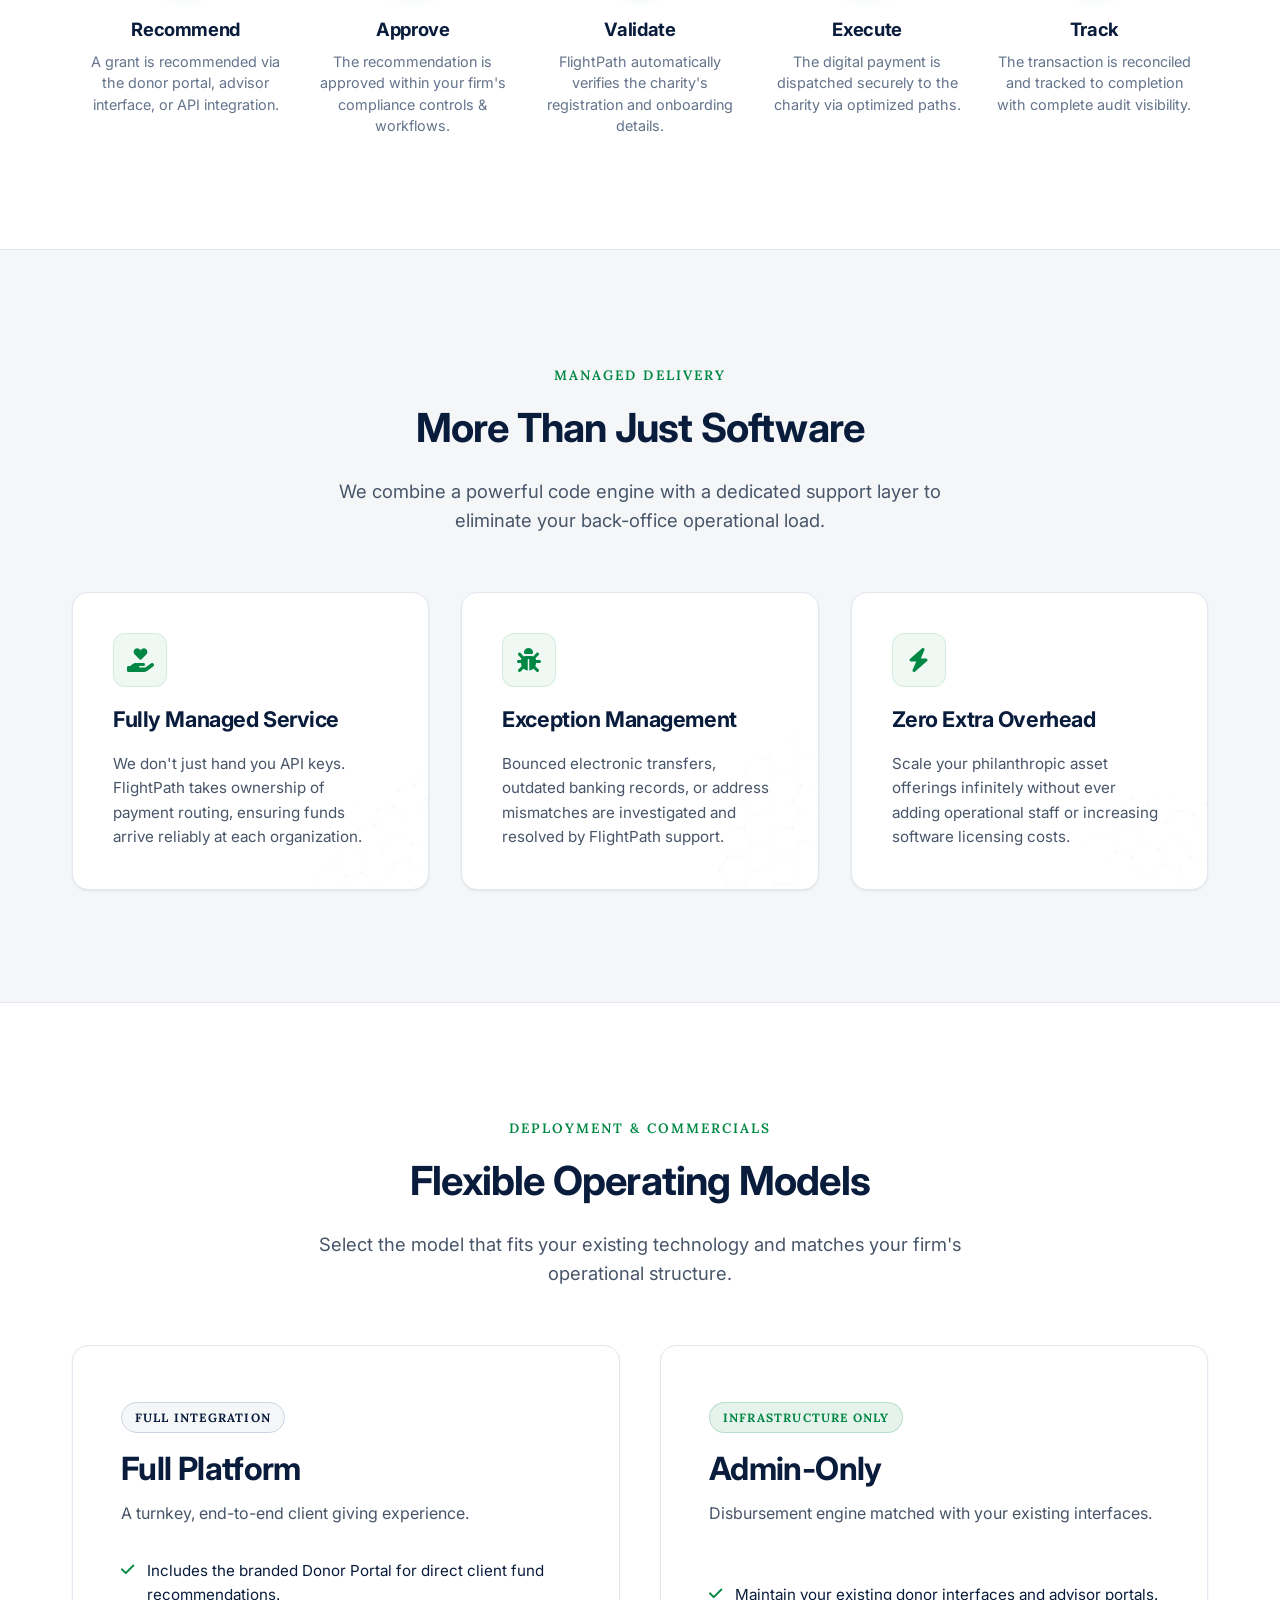
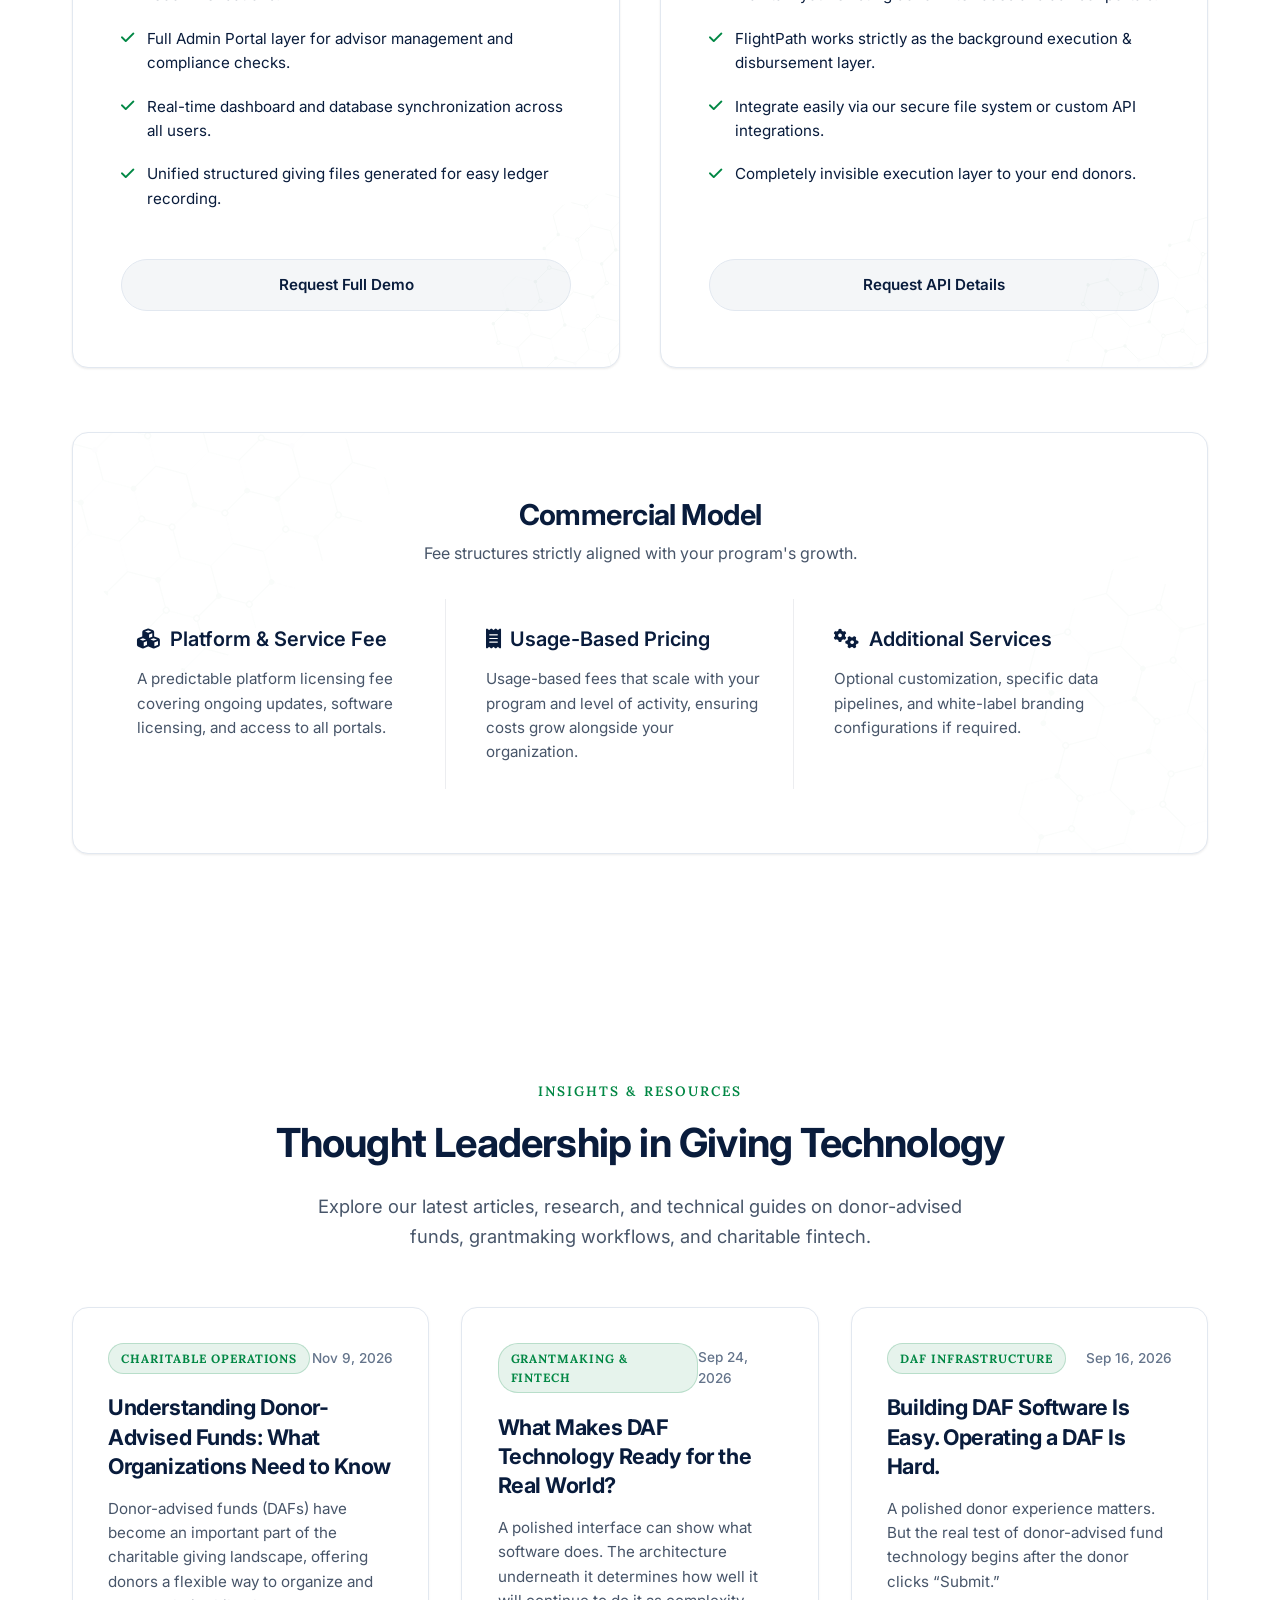
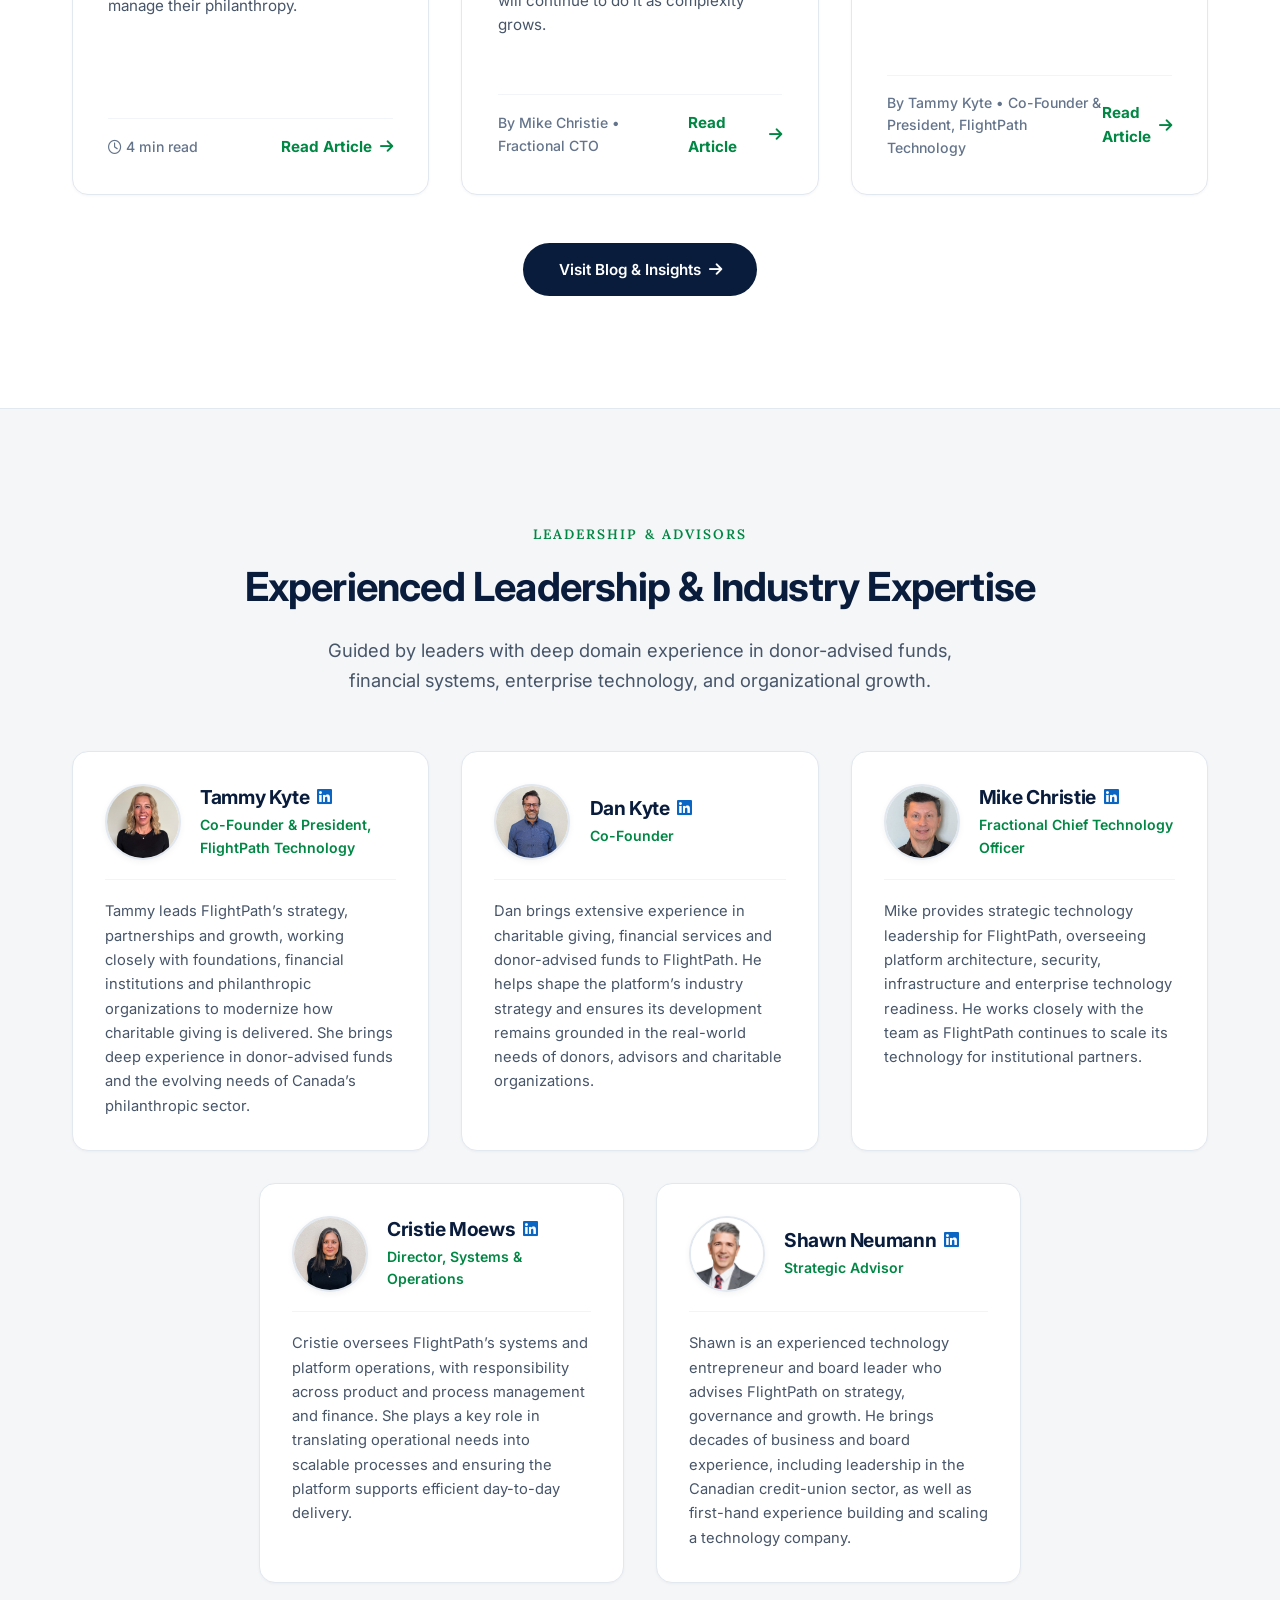
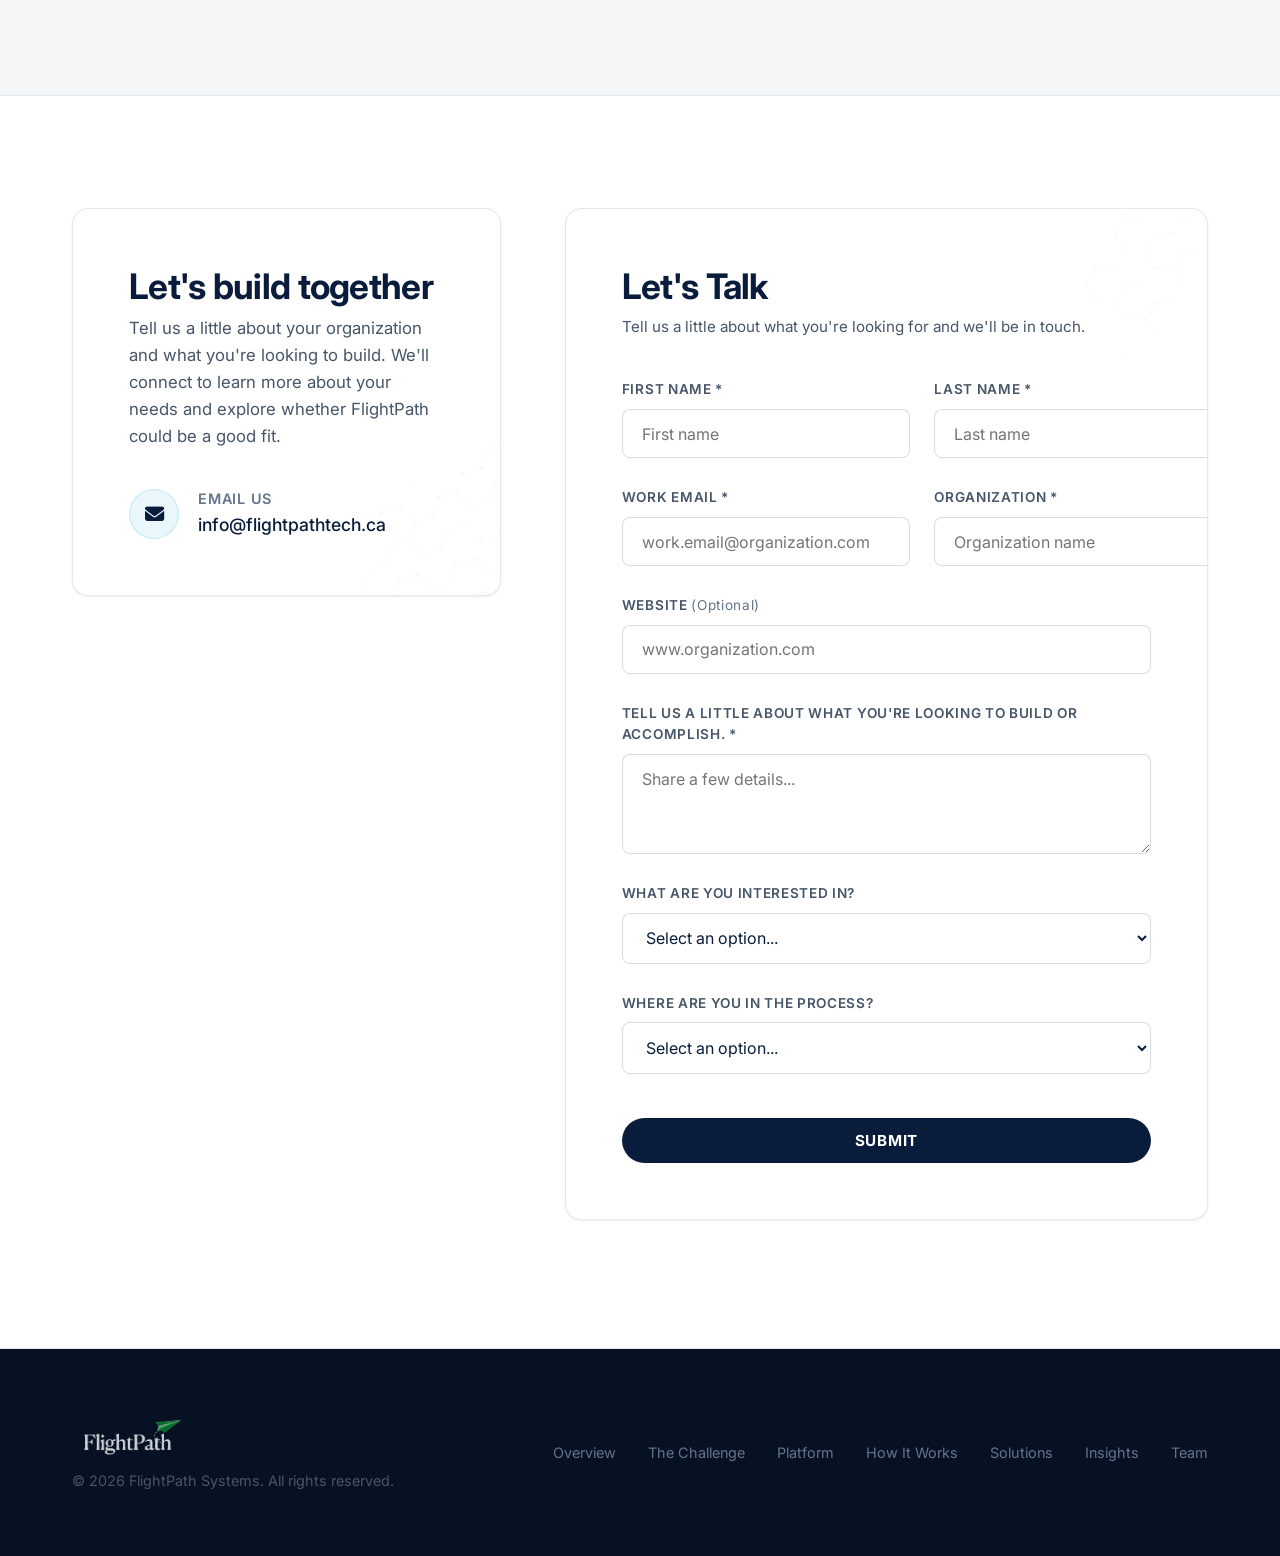
==== commit 49c5d71c: "Add blog post: Understanding Donor-Advised Funds: What Organizations Need to Know" ====
--- a/index.html
+++ b/index.html
@@ -24,7 +24,7 @@
   <link rel="stylesheet" href="https://cdnjs.cloudflare.com/ajax/libs/font-awesome/6.4.0/css/all.min.css" integrity="sha512-iecdLmaskl7CVkqkXNQ/ZH/XLlvWZOJyj7Yy7tcenmpD1ypASozpmT/E0iPtmFIB46ZmdtAc9eNBvH0H/ZpiBw==" crossorigin="anonymous" referrerpolicy="no-referrer" />
   
   <!-- Custom Stylesheet -->
-  <link rel="stylesheet" href="style.css">
+  <link rel="stylesheet" href="style.css?v=1.2">
 </head>
 <body>
 
@@ -778,8 +778,26 @@
         </p>
       </div>
 
-      <div class="grid-2 insights-grid">
-        <!-- Article 1: Mike Christie -->
+      <div class="grid-3 insights-grid">
+        <!-- Article 1: Understanding Donor-Advised Funds -->
+        <article class="glass insight-card">
+          <div class="insight-header">
+            <span class="insight-badge">Charitable Operations</span>
+            <span class="insight-date">Nov 9, 2026</span>
+          </div>
+          <h3 class="insight-title">
+            <a href="understanding-donor-advised-funds.html">Understanding Donor-Advised Funds: What Organizations Need to Know</a>
+          </h3>
+          <p class="insight-desc">
+            Donor-advised funds (DAFs) have become an important part of the charitable giving landscape, offering donors a flexible way to organize and manage their philanthropy.
+          </p>
+          <div style="display: flex; align-items: center; justify-content: space-between; margin-top: 1.5rem; padding-top: 1rem; border-top: 1px solid #f1f5f9;">
+            <span style="font-size: 0.88rem; color: var(--text-muted); font-weight: 500;"><i class="far fa-clock"></i> 4 min read</span>
+            <a href="understanding-donor-advised-funds.html" class="insight-link">Read Article <i class="fas fa-arrow-right"></i></a>
+          </div>
+        </article>
+
+        <!-- Article 2: Mike Christie -->
         <article class="glass insight-card">
           <div class="insight-header">
             <span class="insight-badge">Grantmaking & Fintech</span>
@@ -797,7 +815,7 @@
           </div>
         </article>
 
-        <!-- Article 2: Tammy Kyte -->
+        <!-- Article 3: Tammy Kyte -->
         <article class="glass insight-card">
           <div class="insight-header">
             <span class="insight-badge">DAF Infrastructure</span>
--- a/style.css
+++ b/style.css
@@ -1728,6 +1728,11 @@
 }
 
 @media screen and (max-width: 768px) {
+  .grid-3,
+  .grid-4 {
+    grid-template-columns: 1fr;
+  }
+
   section {
     padding: 5rem 0;
   }
@@ -2222,6 +2227,7 @@
 }
 
 .article-modal-content ul {
+  list-style: disc;
   padding-left: 1.8rem;
   margin-top: 1rem;
   margin-bottom: 2rem;
@@ -2230,6 +2236,19 @@
 .article-modal-content li {
   margin-bottom: 0.8rem;
   line-height: 1.75;
+}
+
+.article-modal-content p a,
+.article-modal-content li a {
+  color: var(--color-accent-green);
+  text-decoration: underline;
+  text-underline-offset: 3px;
+  font-weight: 500;
+}
+
+.article-modal-content p a:hover,
+.article-modal-content li a:hover {
+  color: var(--color-primary);
 }
 
 .article-callout {
@@ -2376,6 +2395,7 @@
 }
 
 .article-main-content ul {
+  list-style: disc;
   padding-left: 1.8rem;
   margin-top: 1rem;
   margin-bottom: 2rem;
@@ -2384,6 +2404,19 @@
 .article-main-content li {
   margin-bottom: 0.85rem;
   line-height: 1.75;
+}
+
+.article-main-content p a,
+.article-main-content li a {
+  color: var(--color-accent-green);
+  text-decoration: underline;
+  text-underline-offset: 3px;
+  font-weight: 500;
+}
+
+.article-main-content p a:hover,
+.article-main-content li a:hover {
+  color: var(--color-primary);
 }
 
 .article-closing-statement {
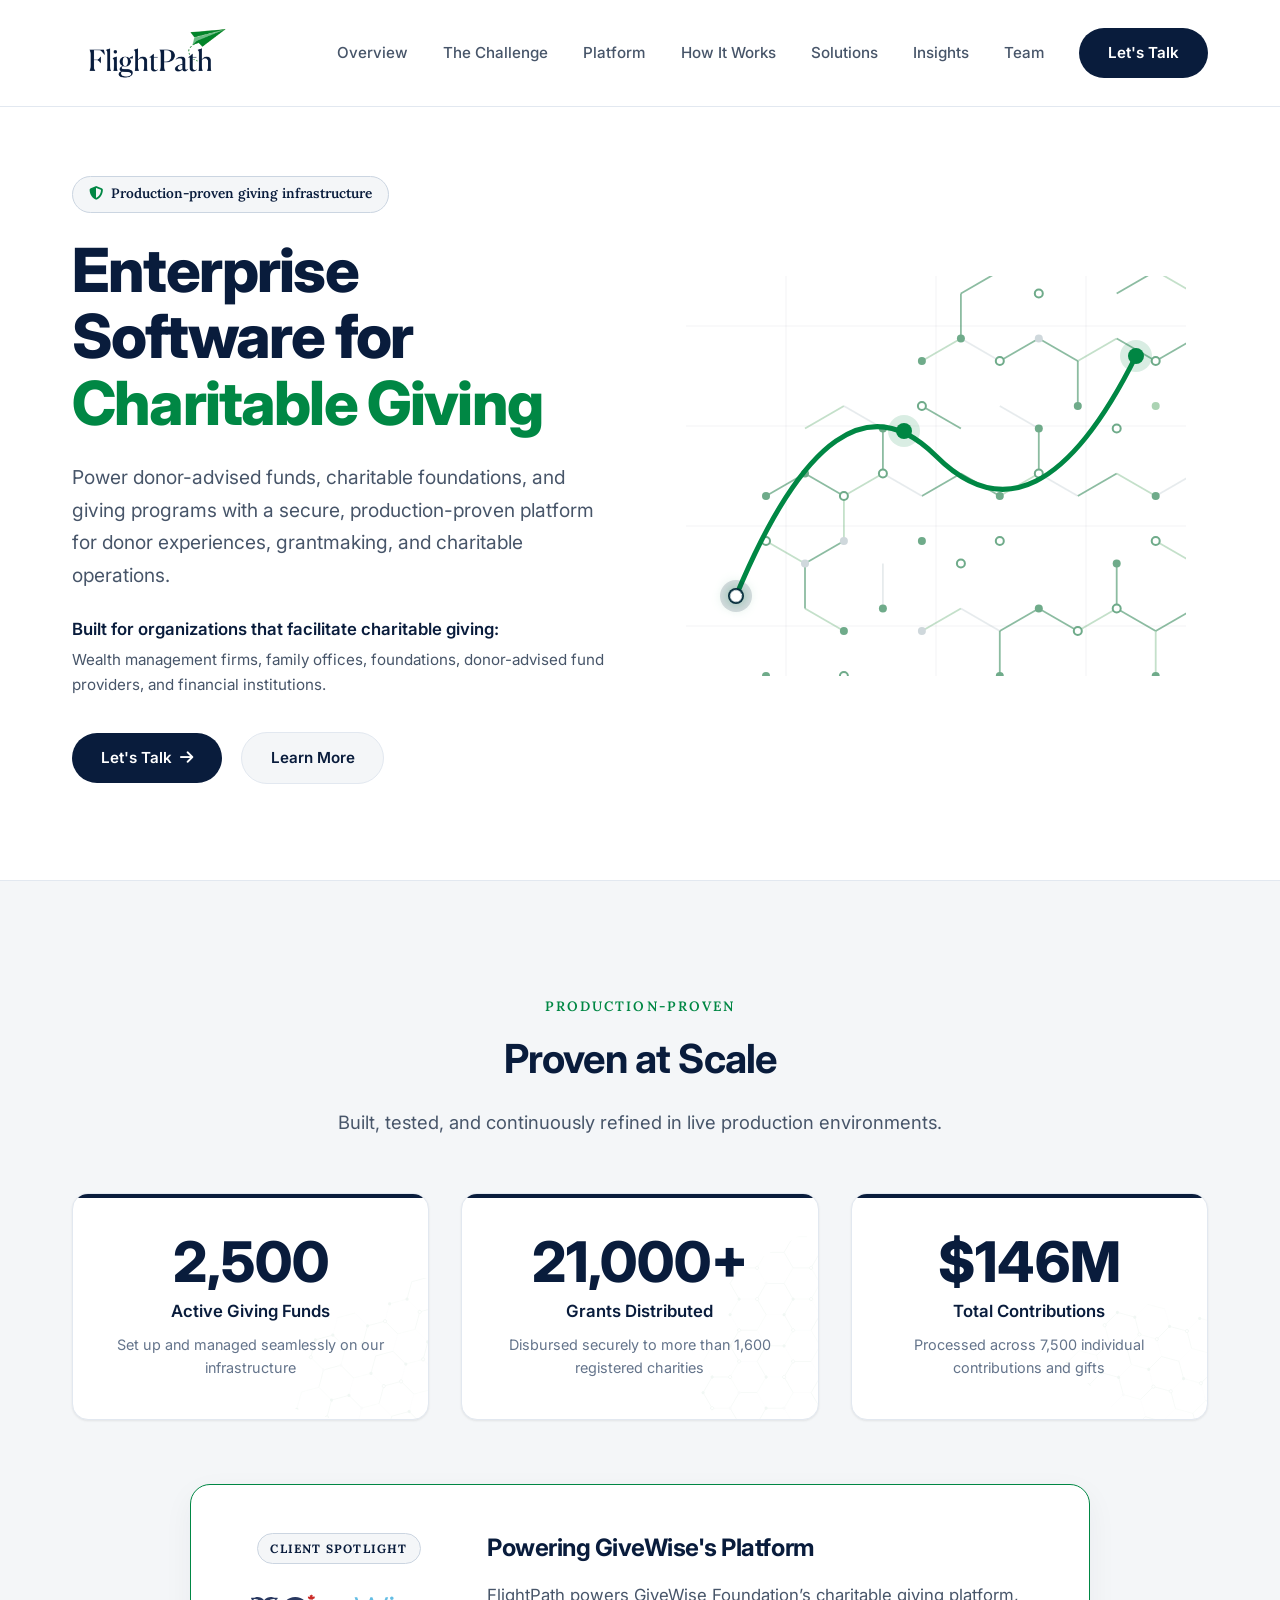
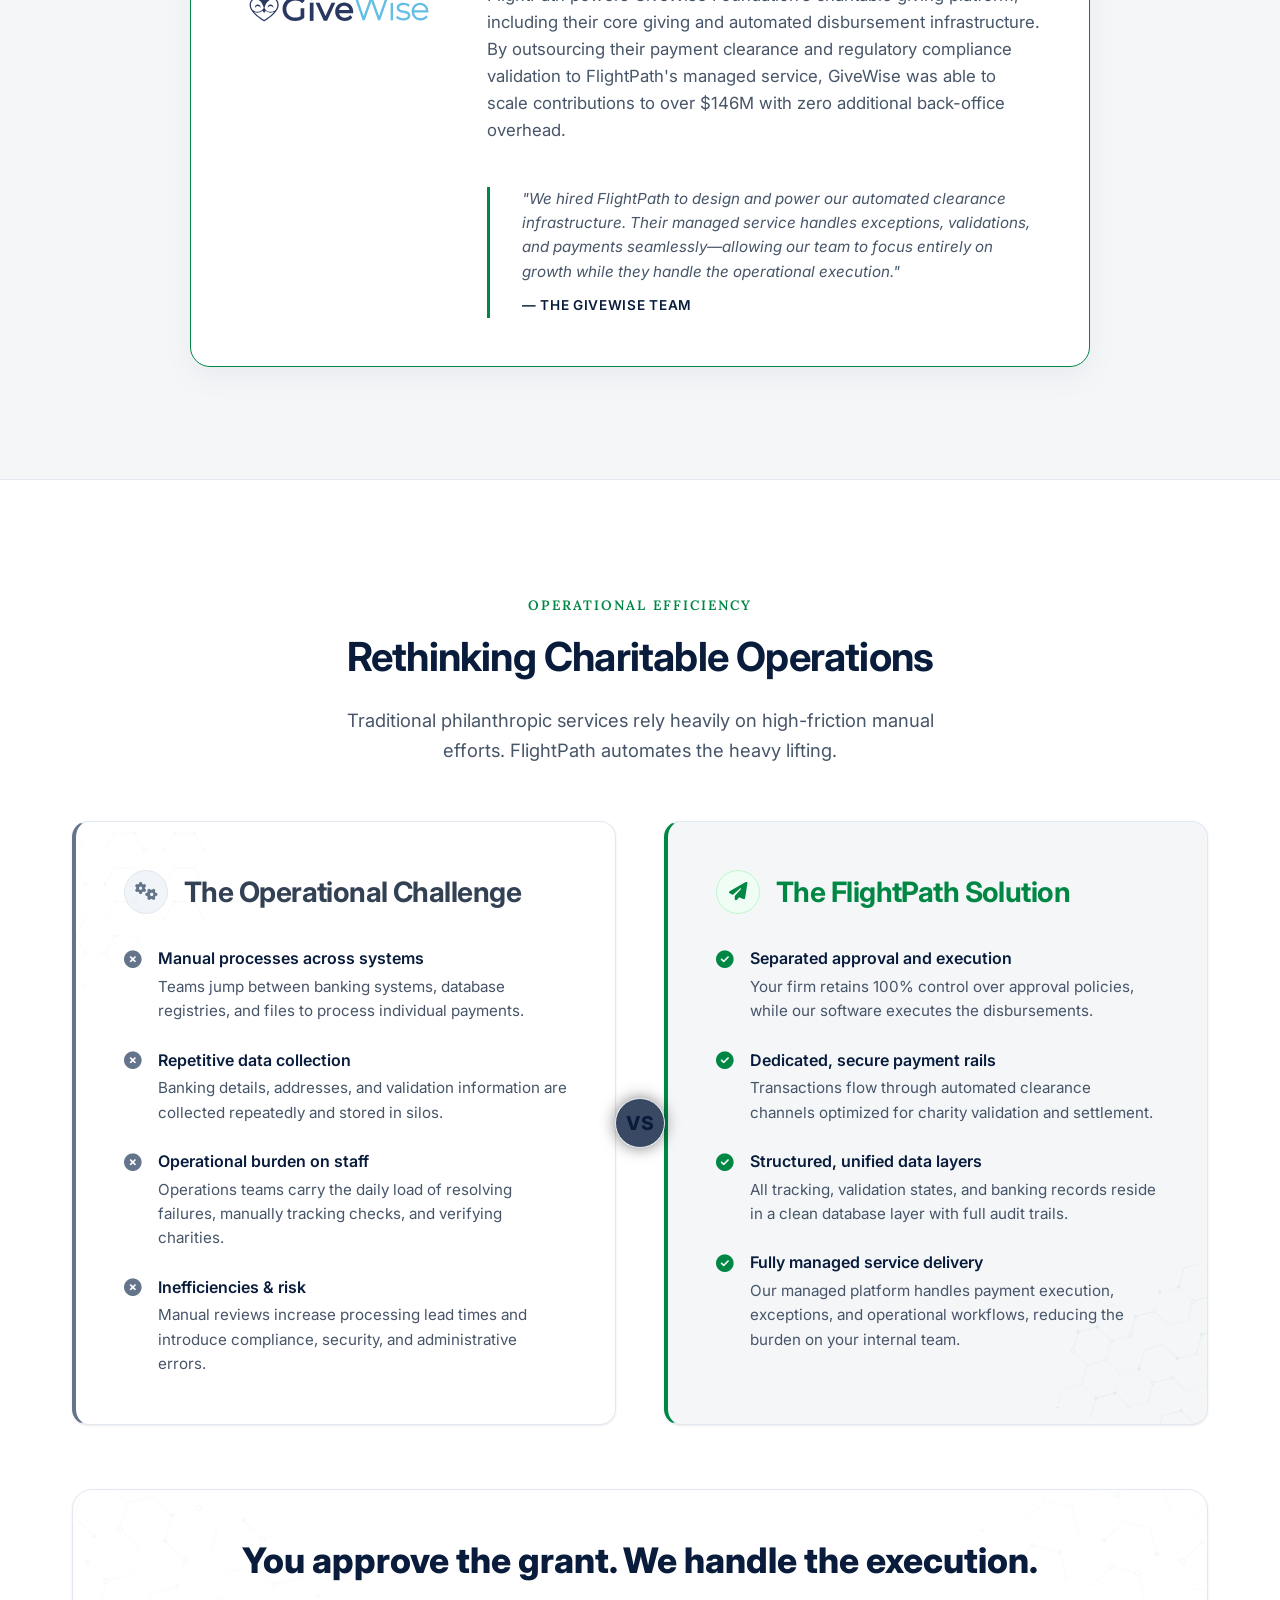
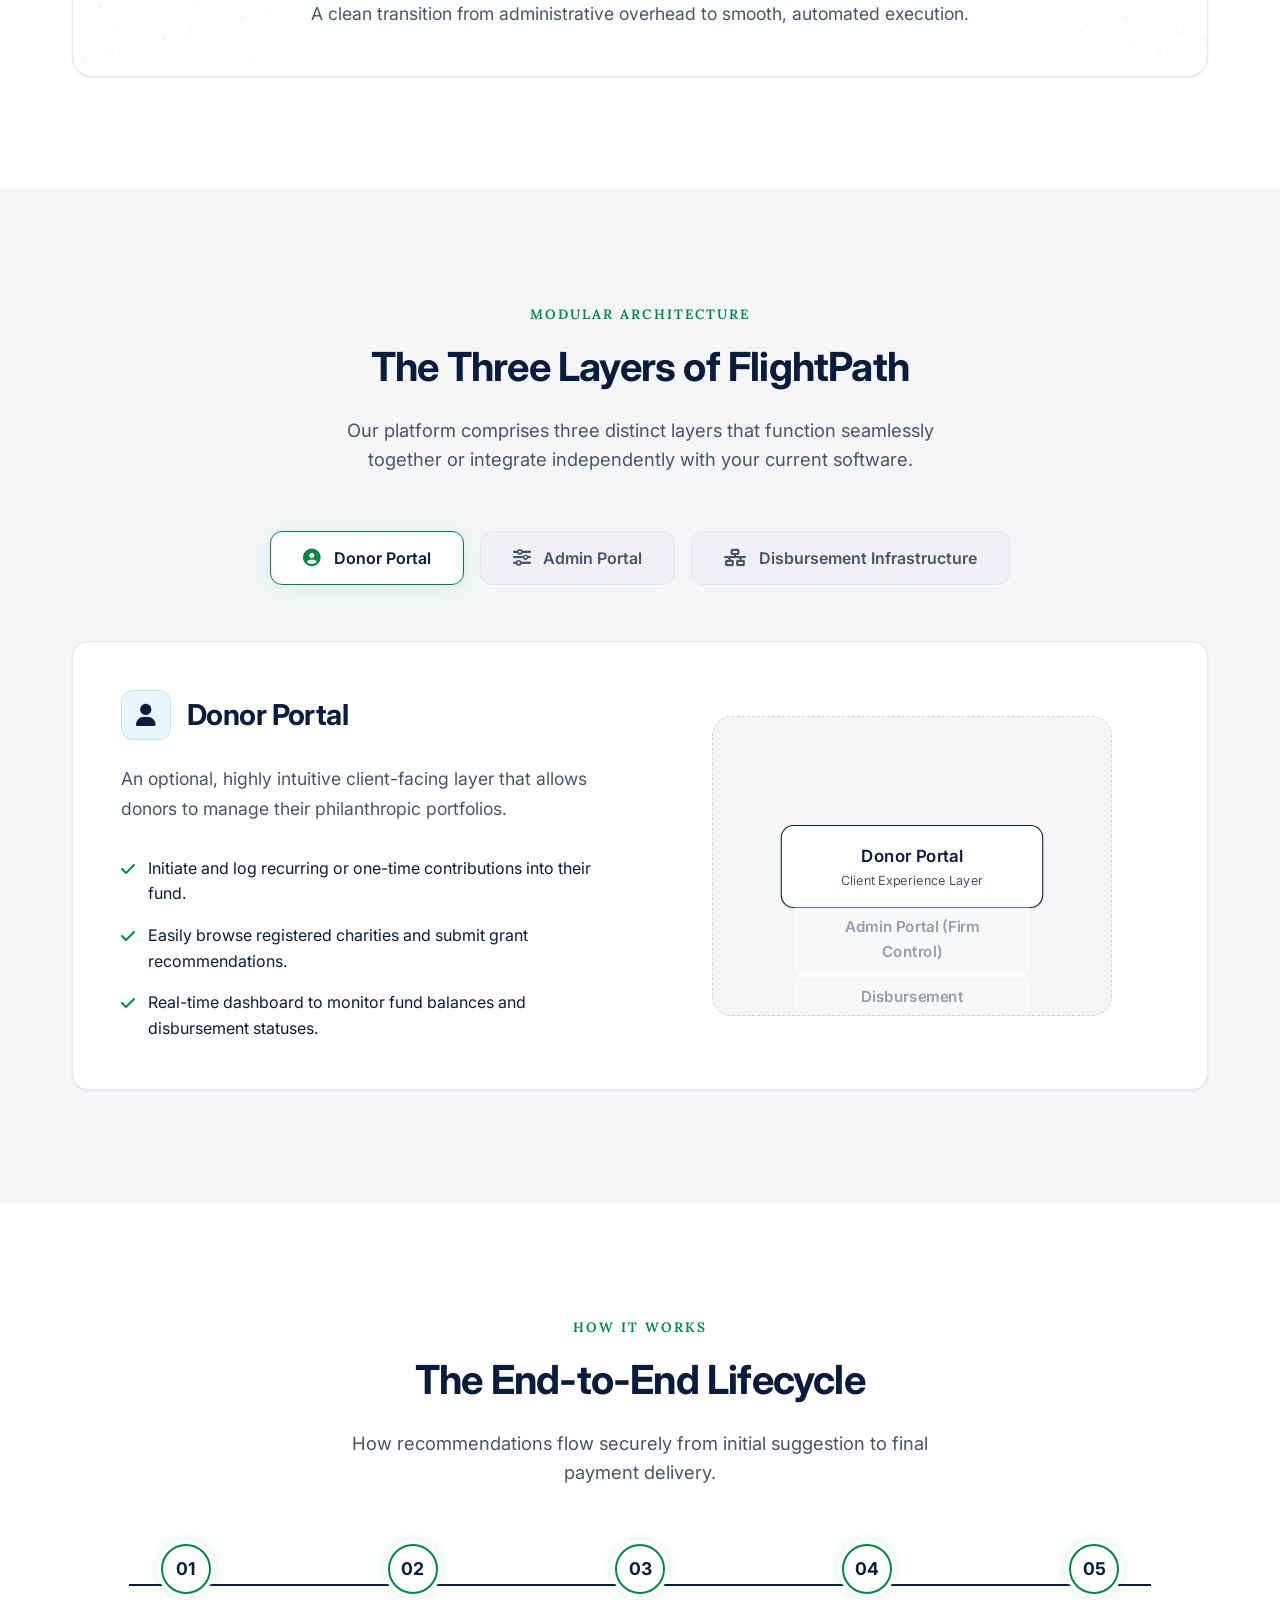
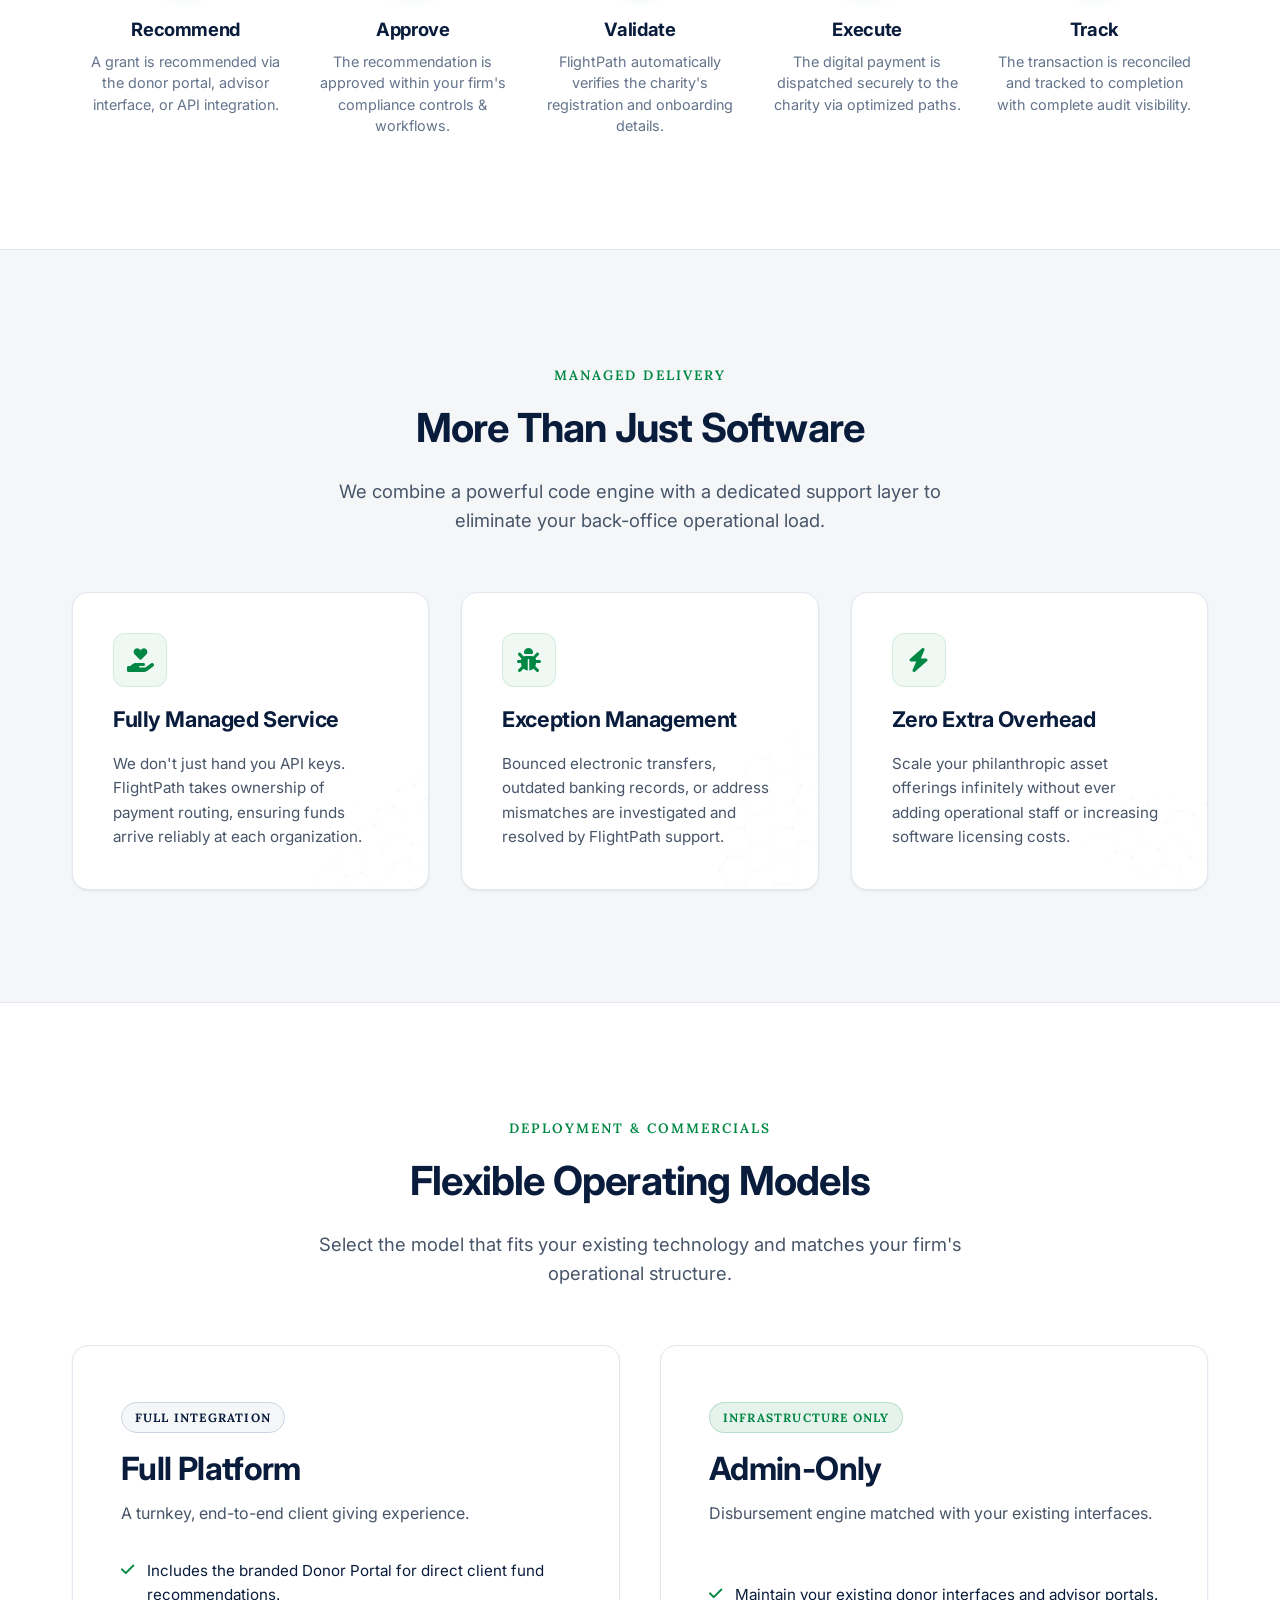
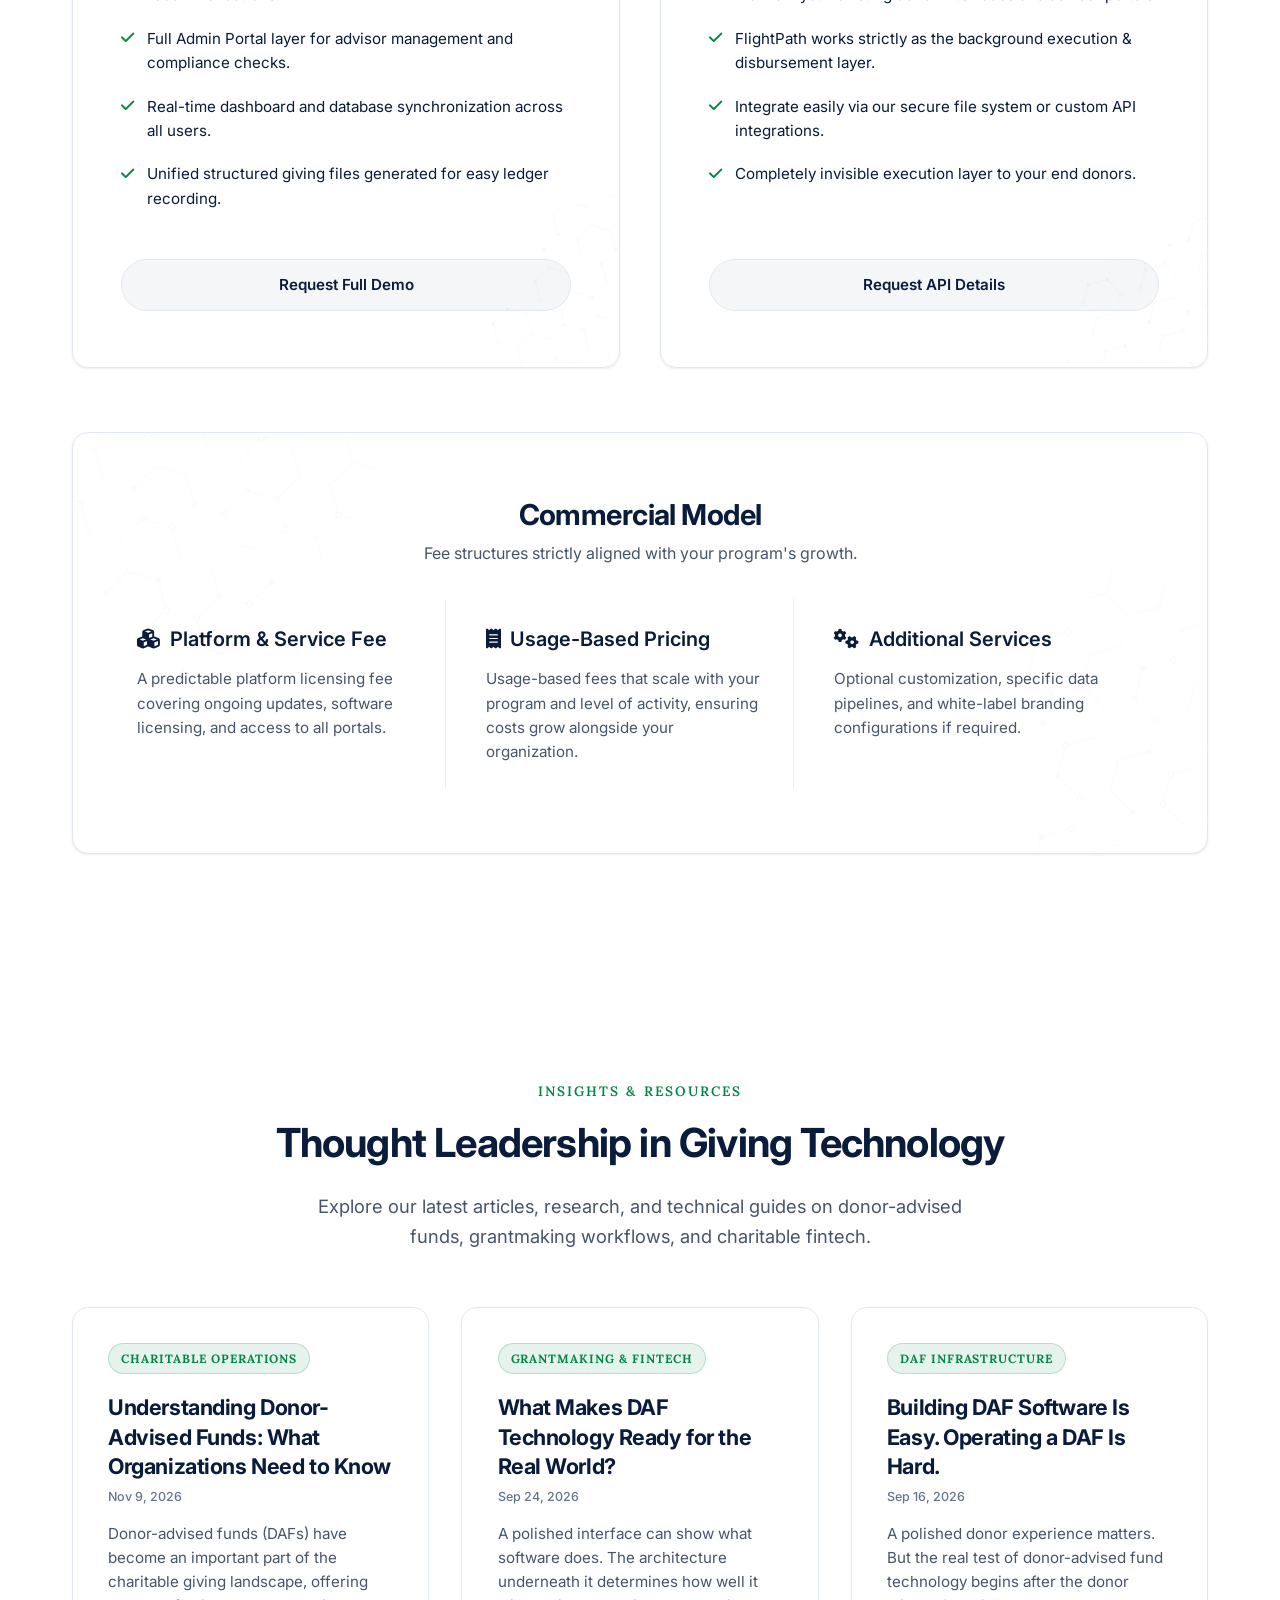
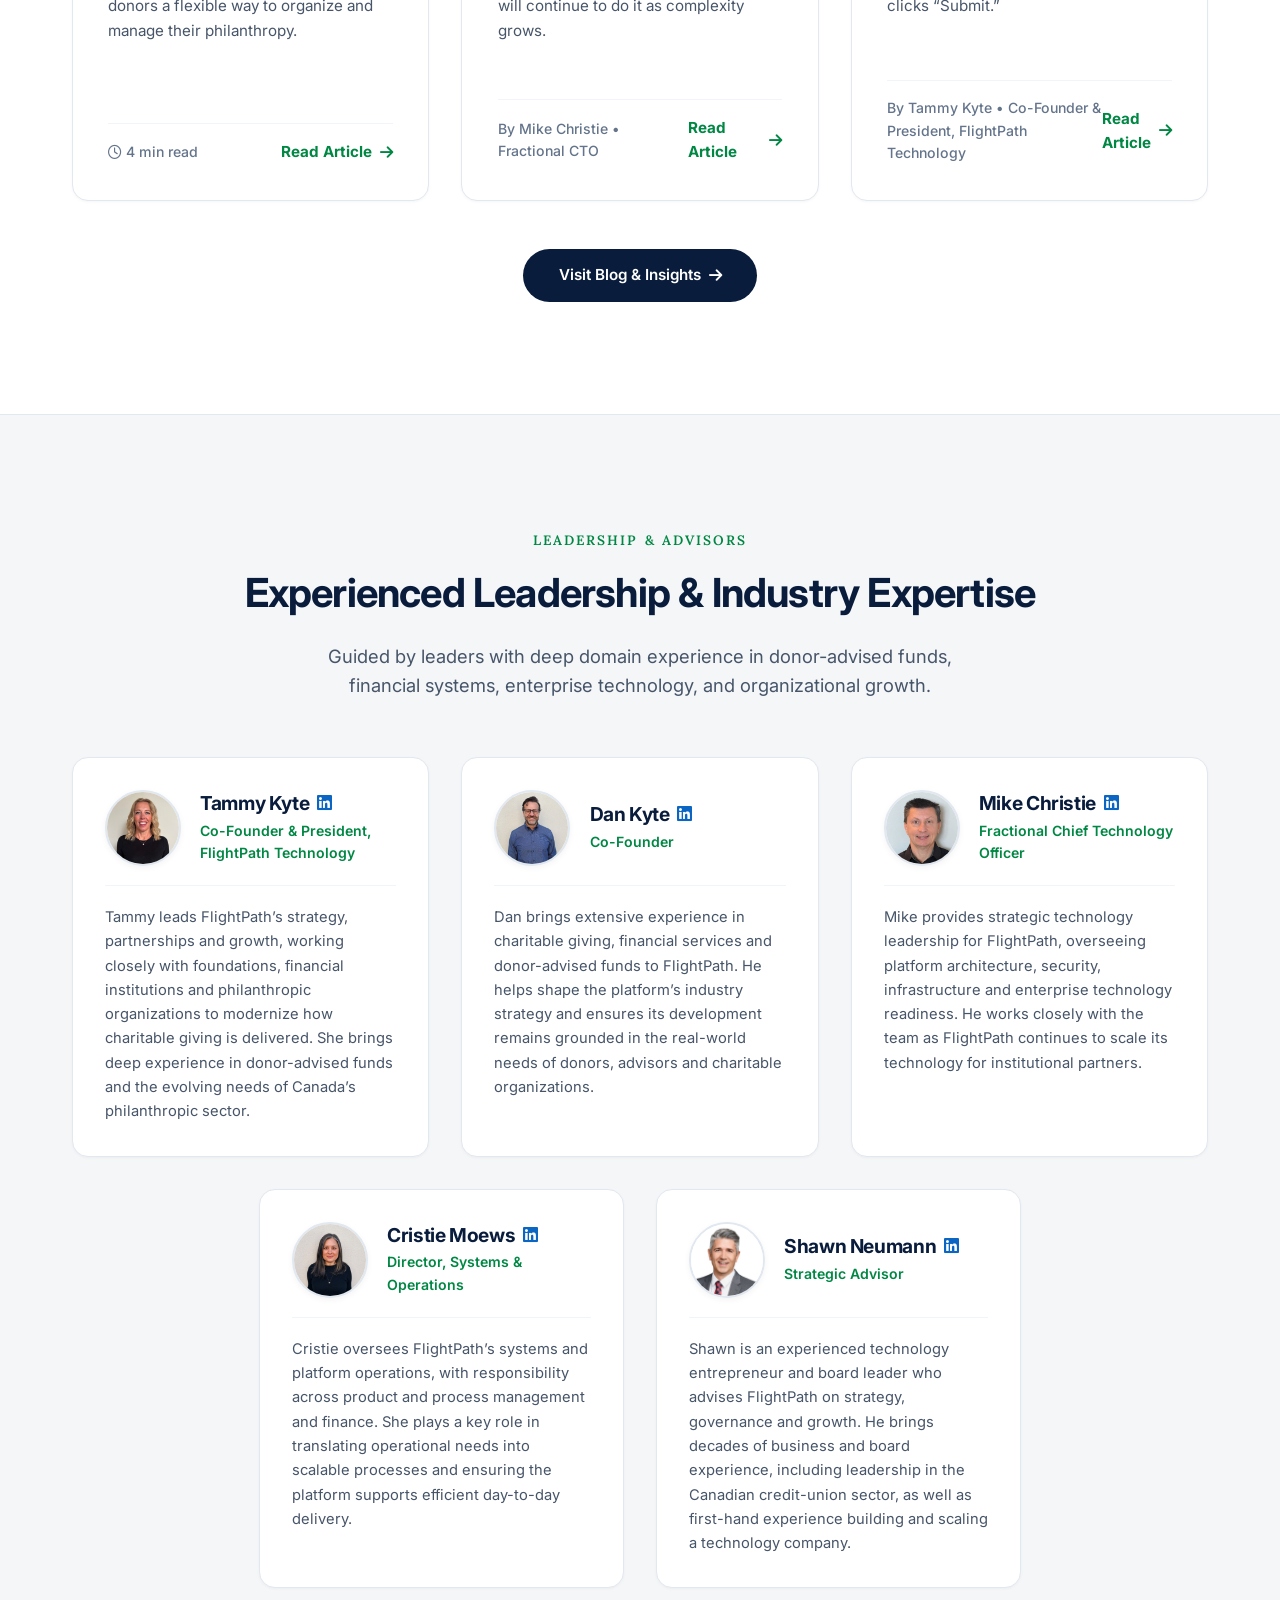
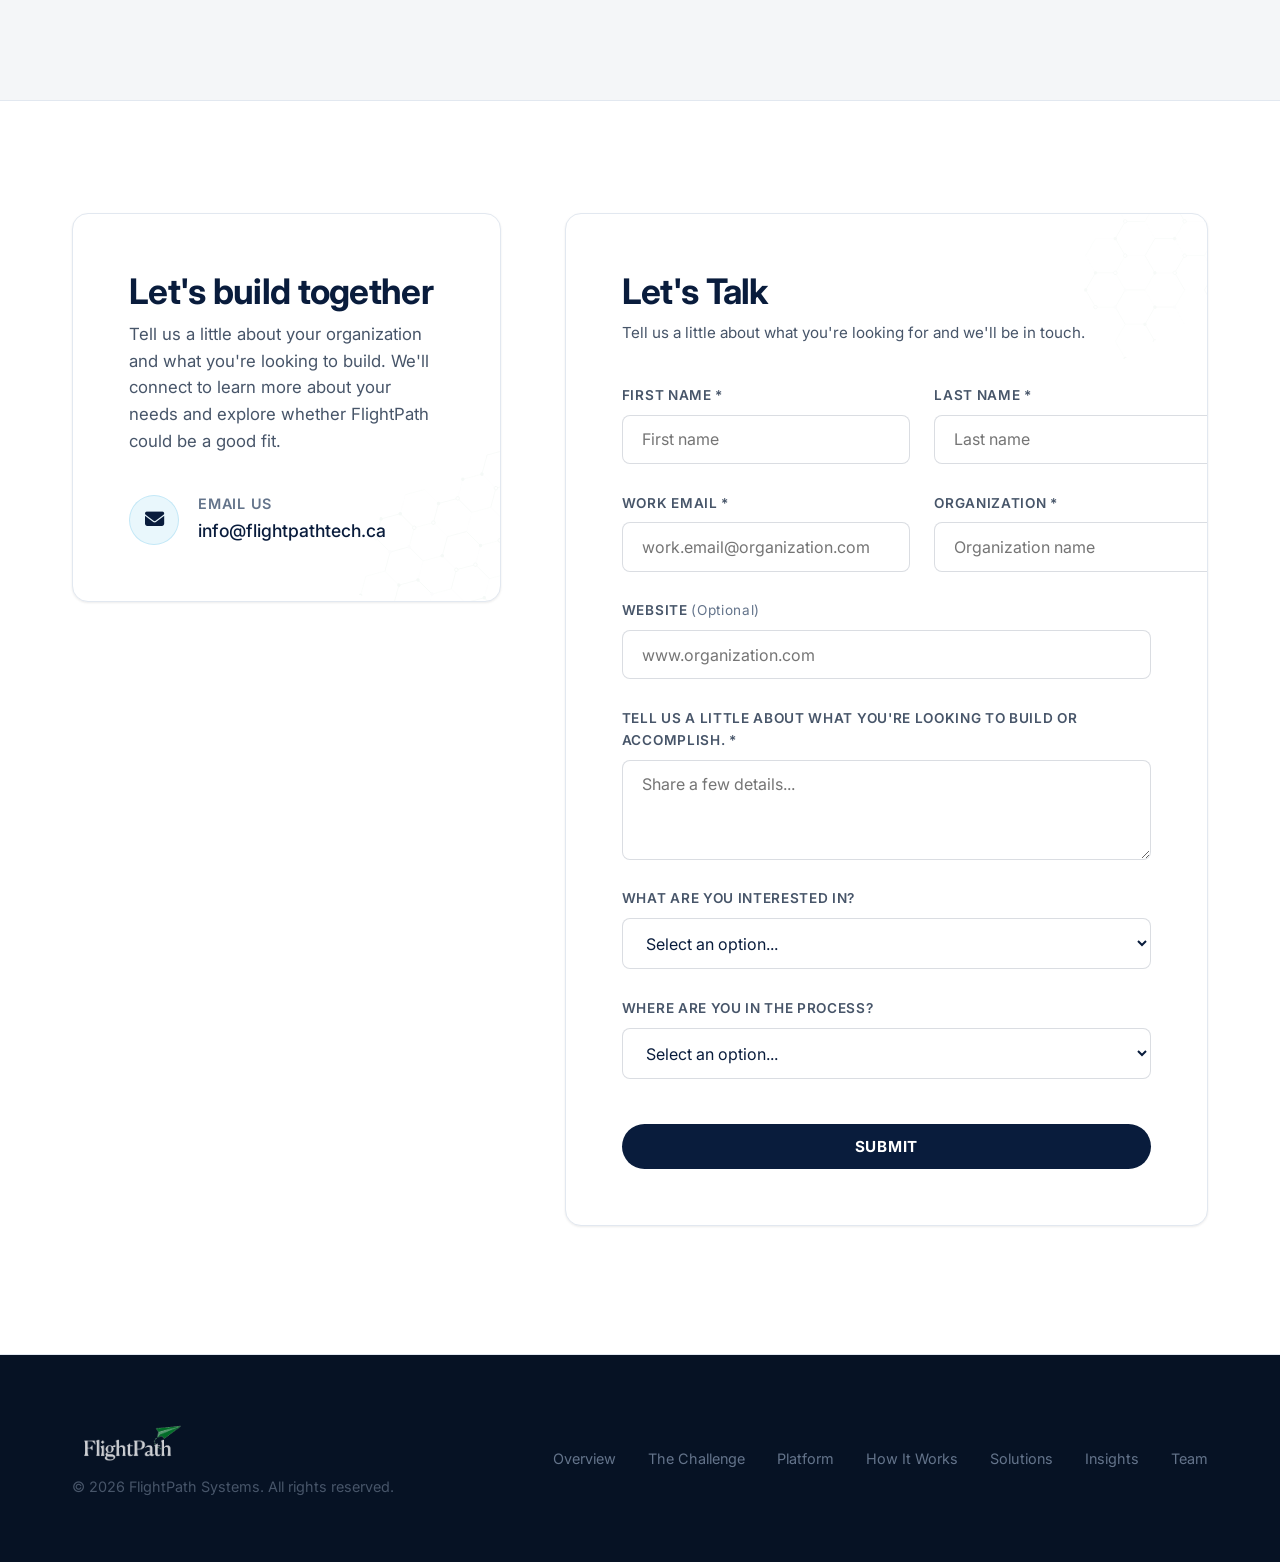
==== commit e5d1e2ed: "Move blog card dates below headlines and make them smaller" ====
--- a/index.html
+++ b/index.html
@@ -24,7 +24,7 @@
   <link rel="stylesheet" href="https://cdnjs.cloudflare.com/ajax/libs/font-awesome/6.4.0/css/all.min.css" integrity="sha512-iecdLmaskl7CVkqkXNQ/ZH/XLlvWZOJyj7Yy7tcenmpD1ypASozpmT/E0iPtmFIB46ZmdtAc9eNBvH0H/ZpiBw==" crossorigin="anonymous" referrerpolicy="no-referrer" />
   
   <!-- Custom Stylesheet -->
-  <link rel="stylesheet" href="style.css?v=1.2">
+  <link rel="stylesheet" href="style.css?v=1.3">
 </head>
 <body>
 
@@ -783,11 +783,11 @@
         <article class="glass insight-card">
           <div class="insight-header">
             <span class="insight-badge">Charitable Operations</span>
-            <span class="insight-date">Nov 9, 2026</span>
           </div>
           <h3 class="insight-title">
             <a href="understanding-donor-advised-funds.html">Understanding Donor-Advised Funds: What Organizations Need to Know</a>
           </h3>
+          <div class="insight-date">Nov 9, 2026</div>
           <p class="insight-desc">
             Donor-advised funds (DAFs) have become an important part of the charitable giving landscape, offering donors a flexible way to organize and manage their philanthropy.
           </p>
@@ -801,11 +801,11 @@
         <article class="glass insight-card">
           <div class="insight-header">
             <span class="insight-badge">Grantmaking & Fintech</span>
-            <span class="insight-date">Sep 24, 2026</span>
           </div>
           <h3 class="insight-title">
             <a href="what-makes-daf-tech-ready-for-real-world.html">What Makes DAF Technology Ready for the Real World?</a>
           </h3>
+          <div class="insight-date">Sep 24, 2026</div>
           <p class="insight-desc">
             A polished interface can show what software does. The architecture underneath it determines how well it will continue to do it as complexity grows.
           </p>
@@ -819,11 +819,11 @@
         <article class="glass insight-card">
           <div class="insight-header">
             <span class="insight-badge">DAF Infrastructure</span>
-            <span class="insight-date">Sep 16, 2026</span>
           </div>
           <h3 class="insight-title">
             <a href="building-daf-software-is-easy.html">Building DAF Software Is Easy. Operating a DAF Is Hard.</a>
           </h3>
+          <div class="insight-date">Sep 16, 2026</div>
           <p class="insight-desc">
             A polished donor experience matters. But the real test of donor-advised fund technology begins after the donor clicks “Submit.”
           </p>
--- a/style.css
+++ b/style.css
@@ -1298,7 +1298,14 @@
   font-size: 1.35rem;
   font-weight: 700;
   line-height: 1.35;
-  margin-bottom: 1rem;
+  margin-bottom: 0.4rem;
+}
+
+.insight-card .insight-date {
+  font-size: 0.78rem;
+  color: var(--text-muted);
+  font-weight: 500;
+  margin-bottom: 0.9rem;
 }
 
 .insight-title a {
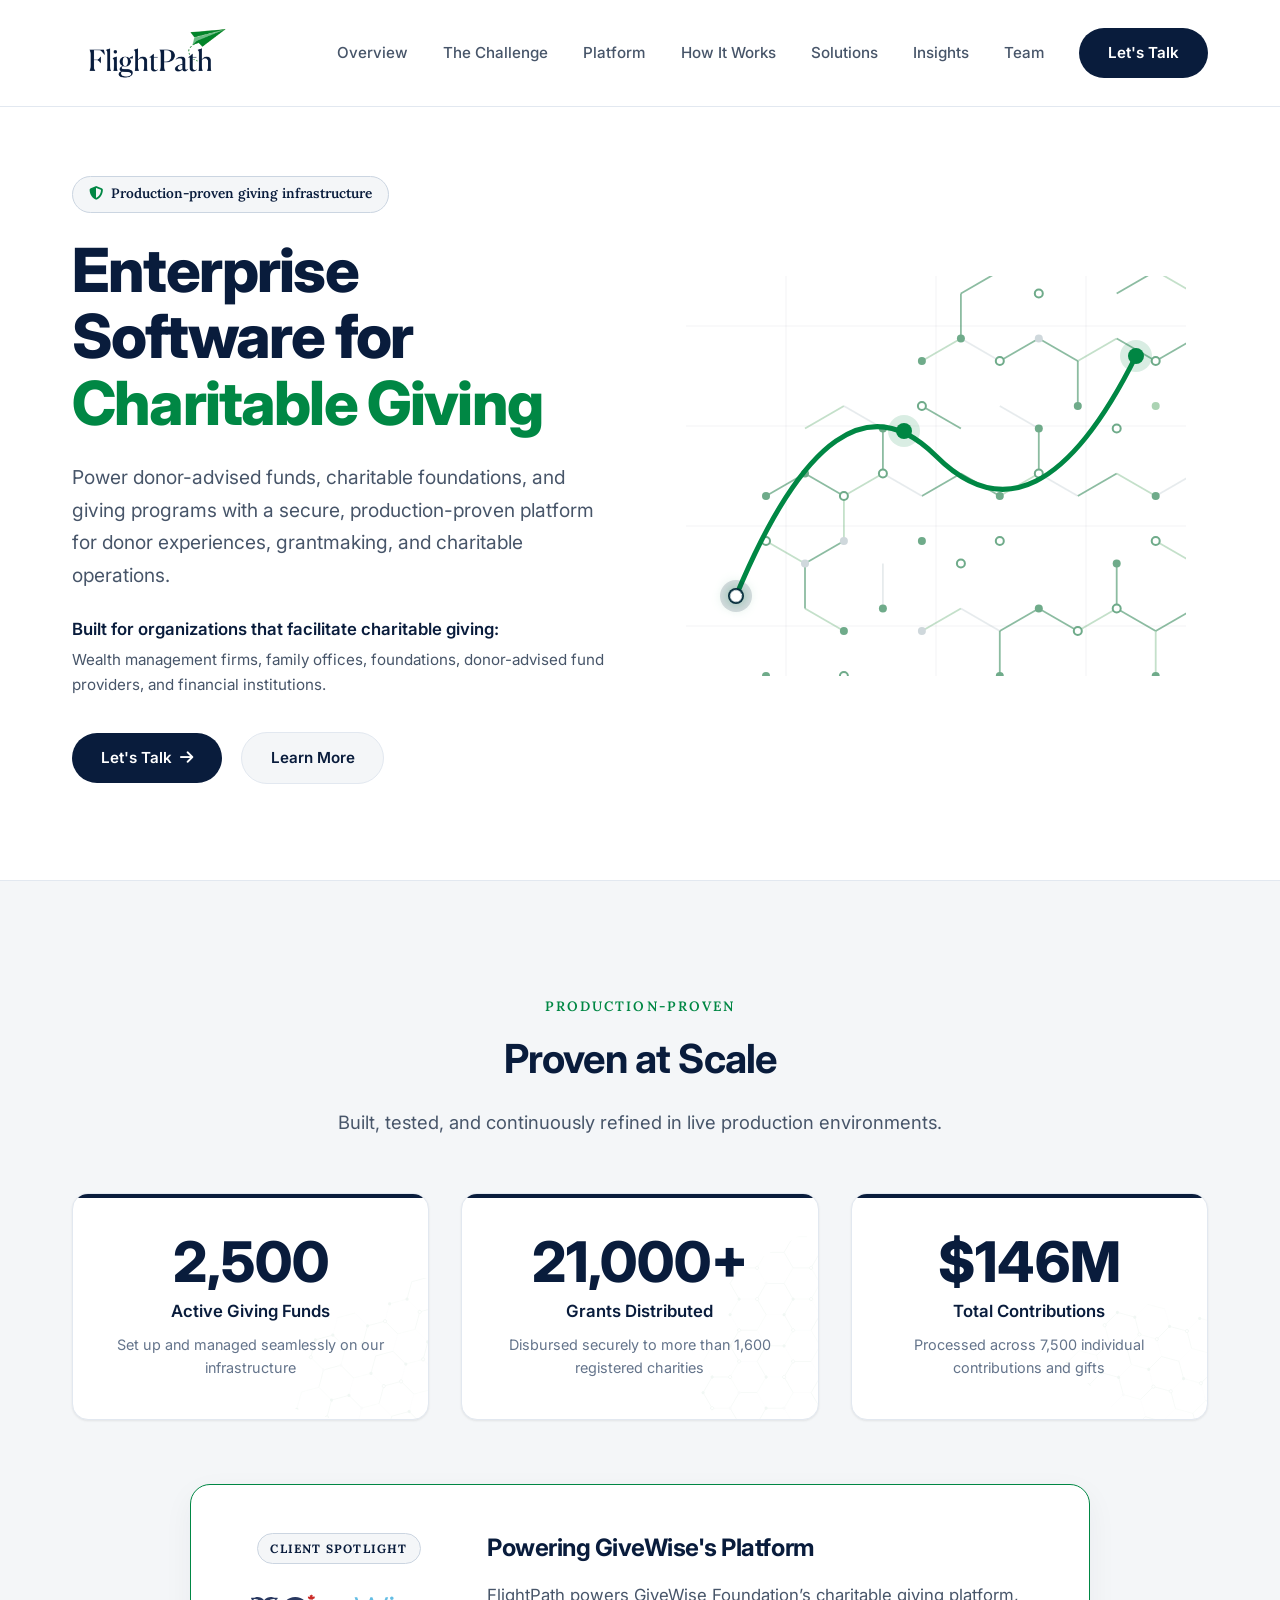
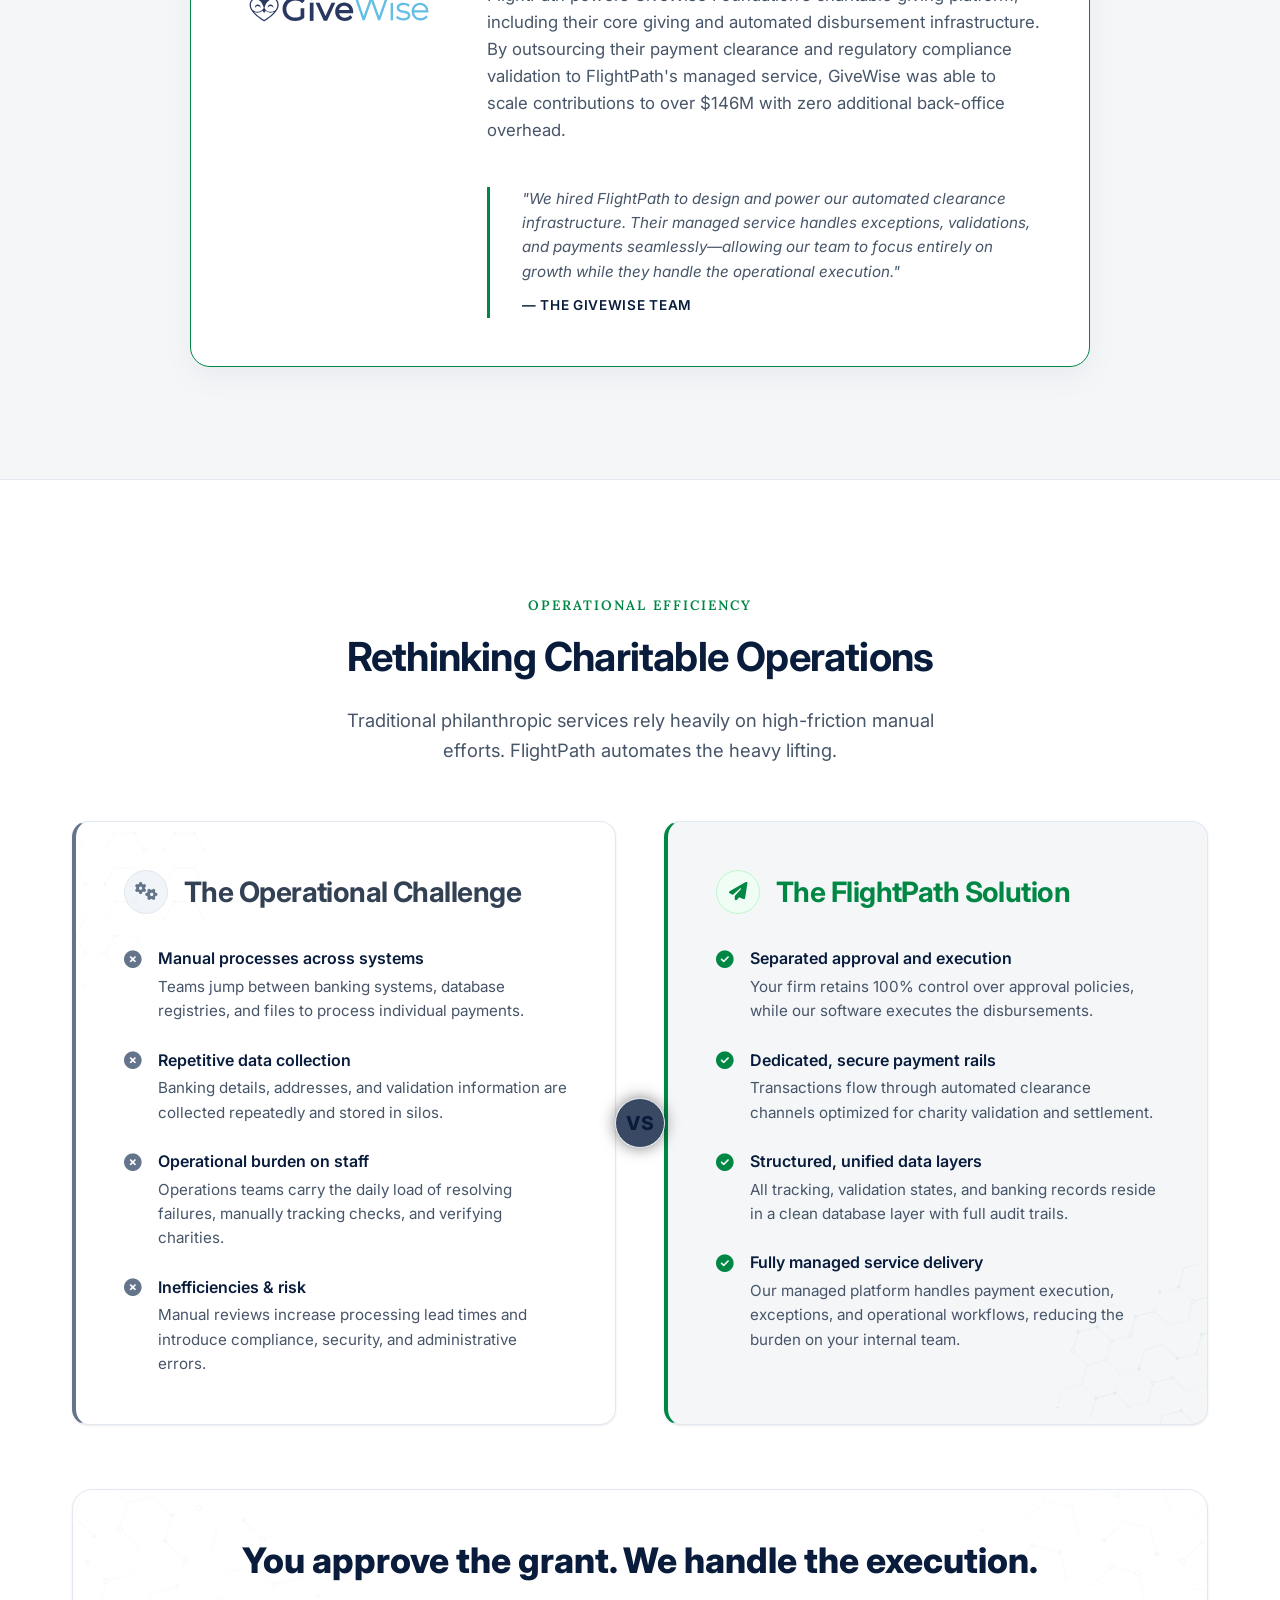
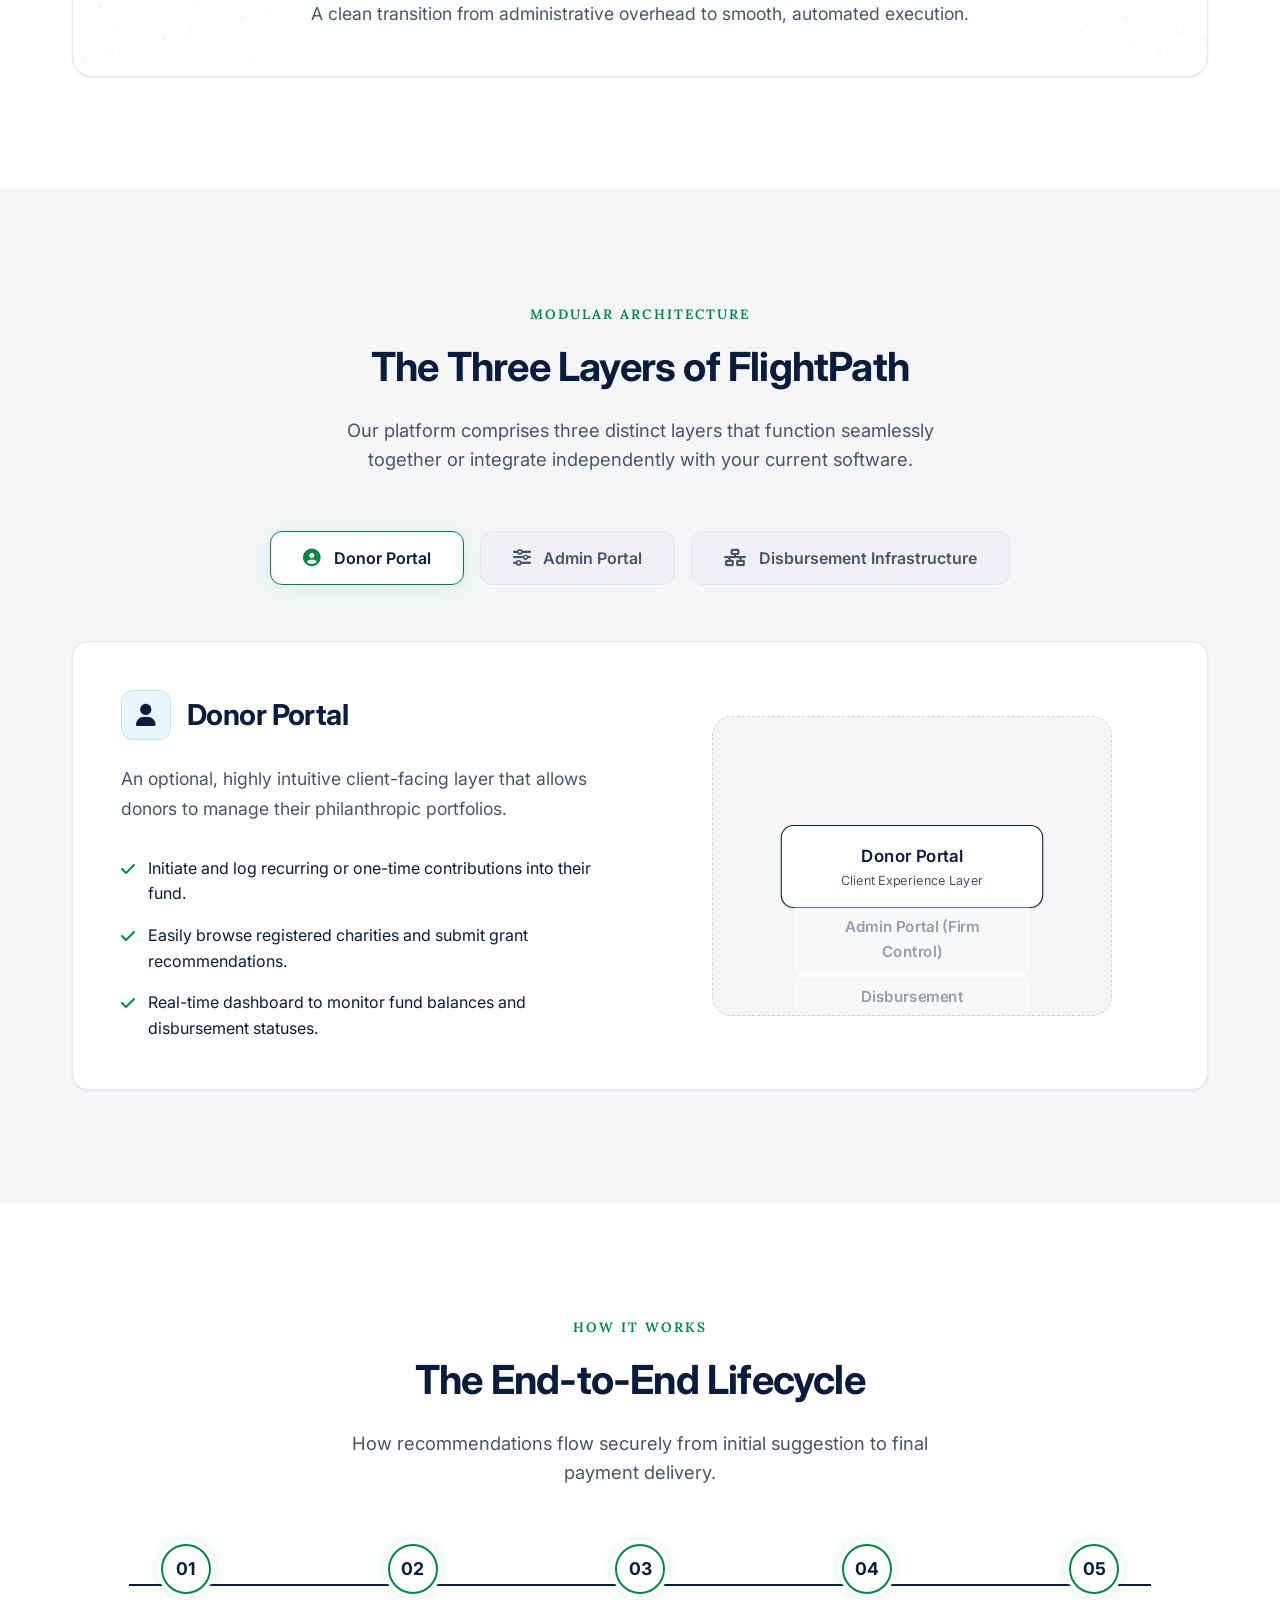
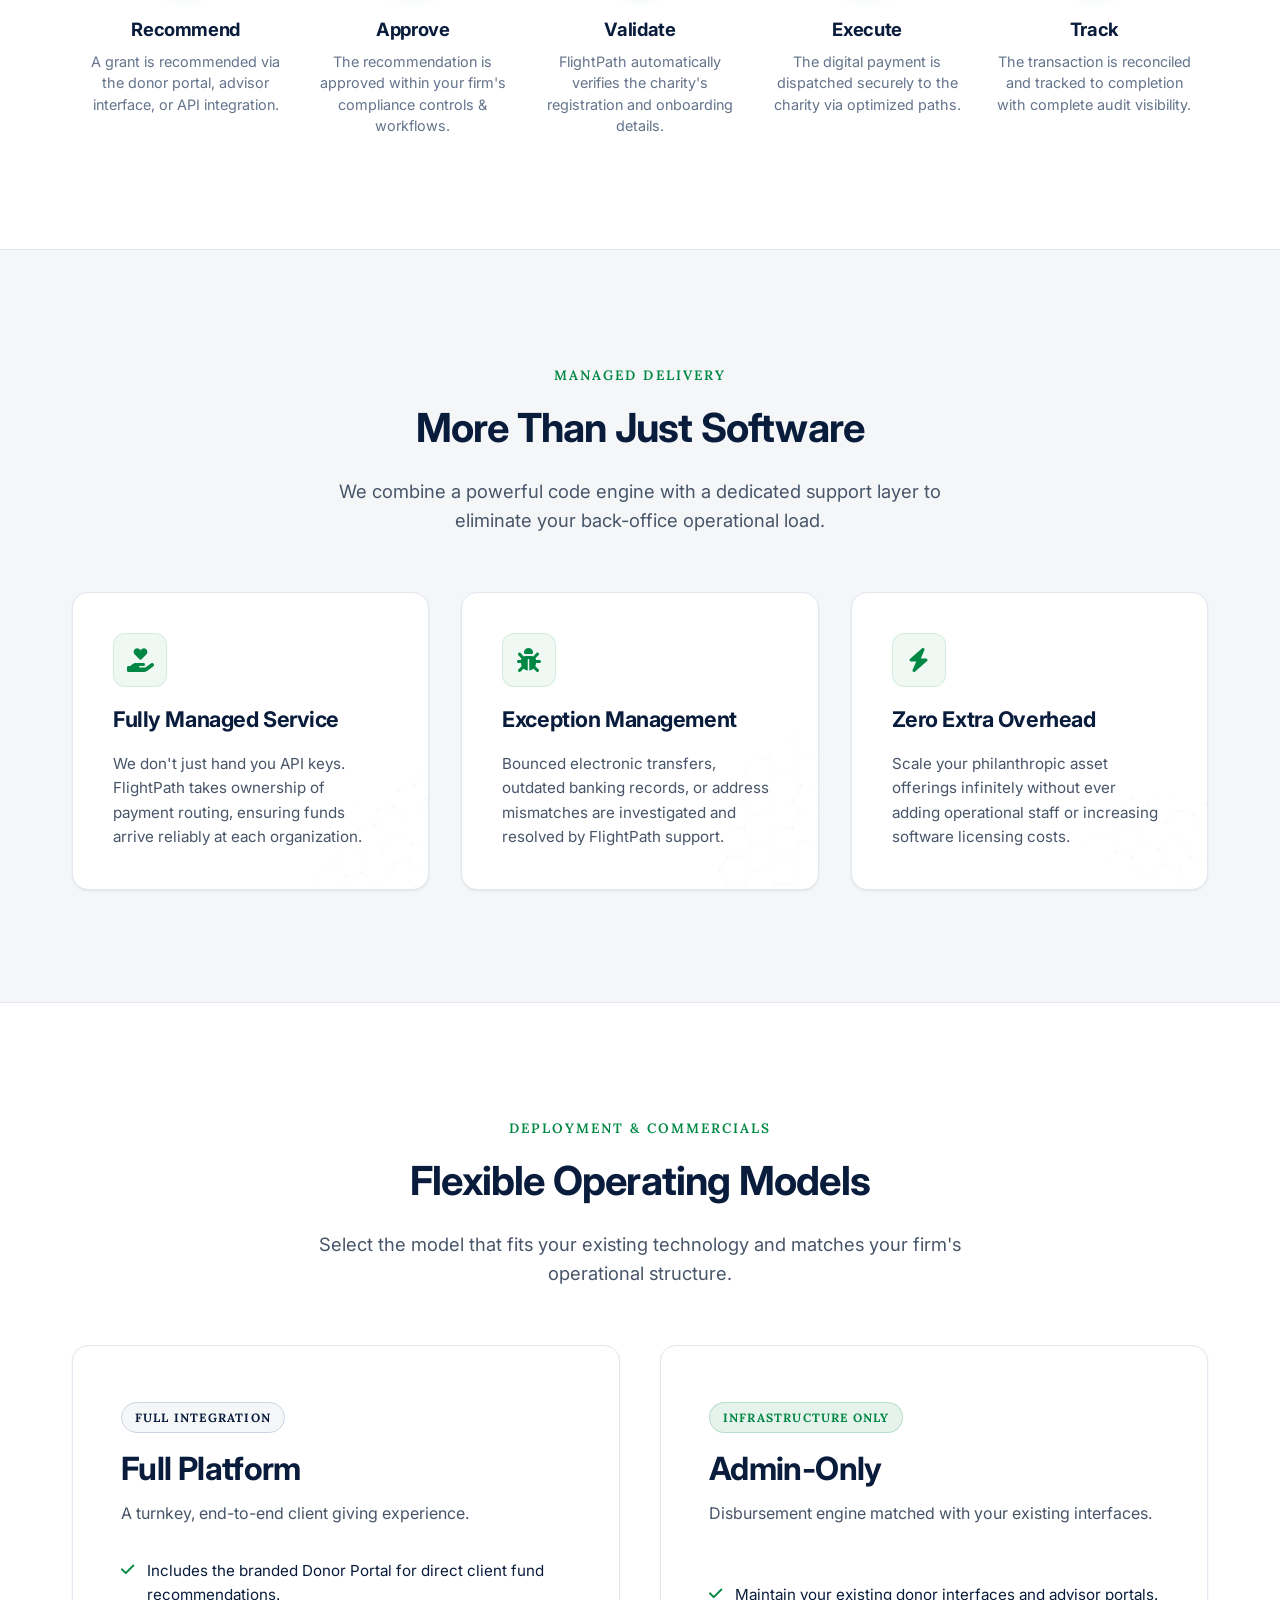
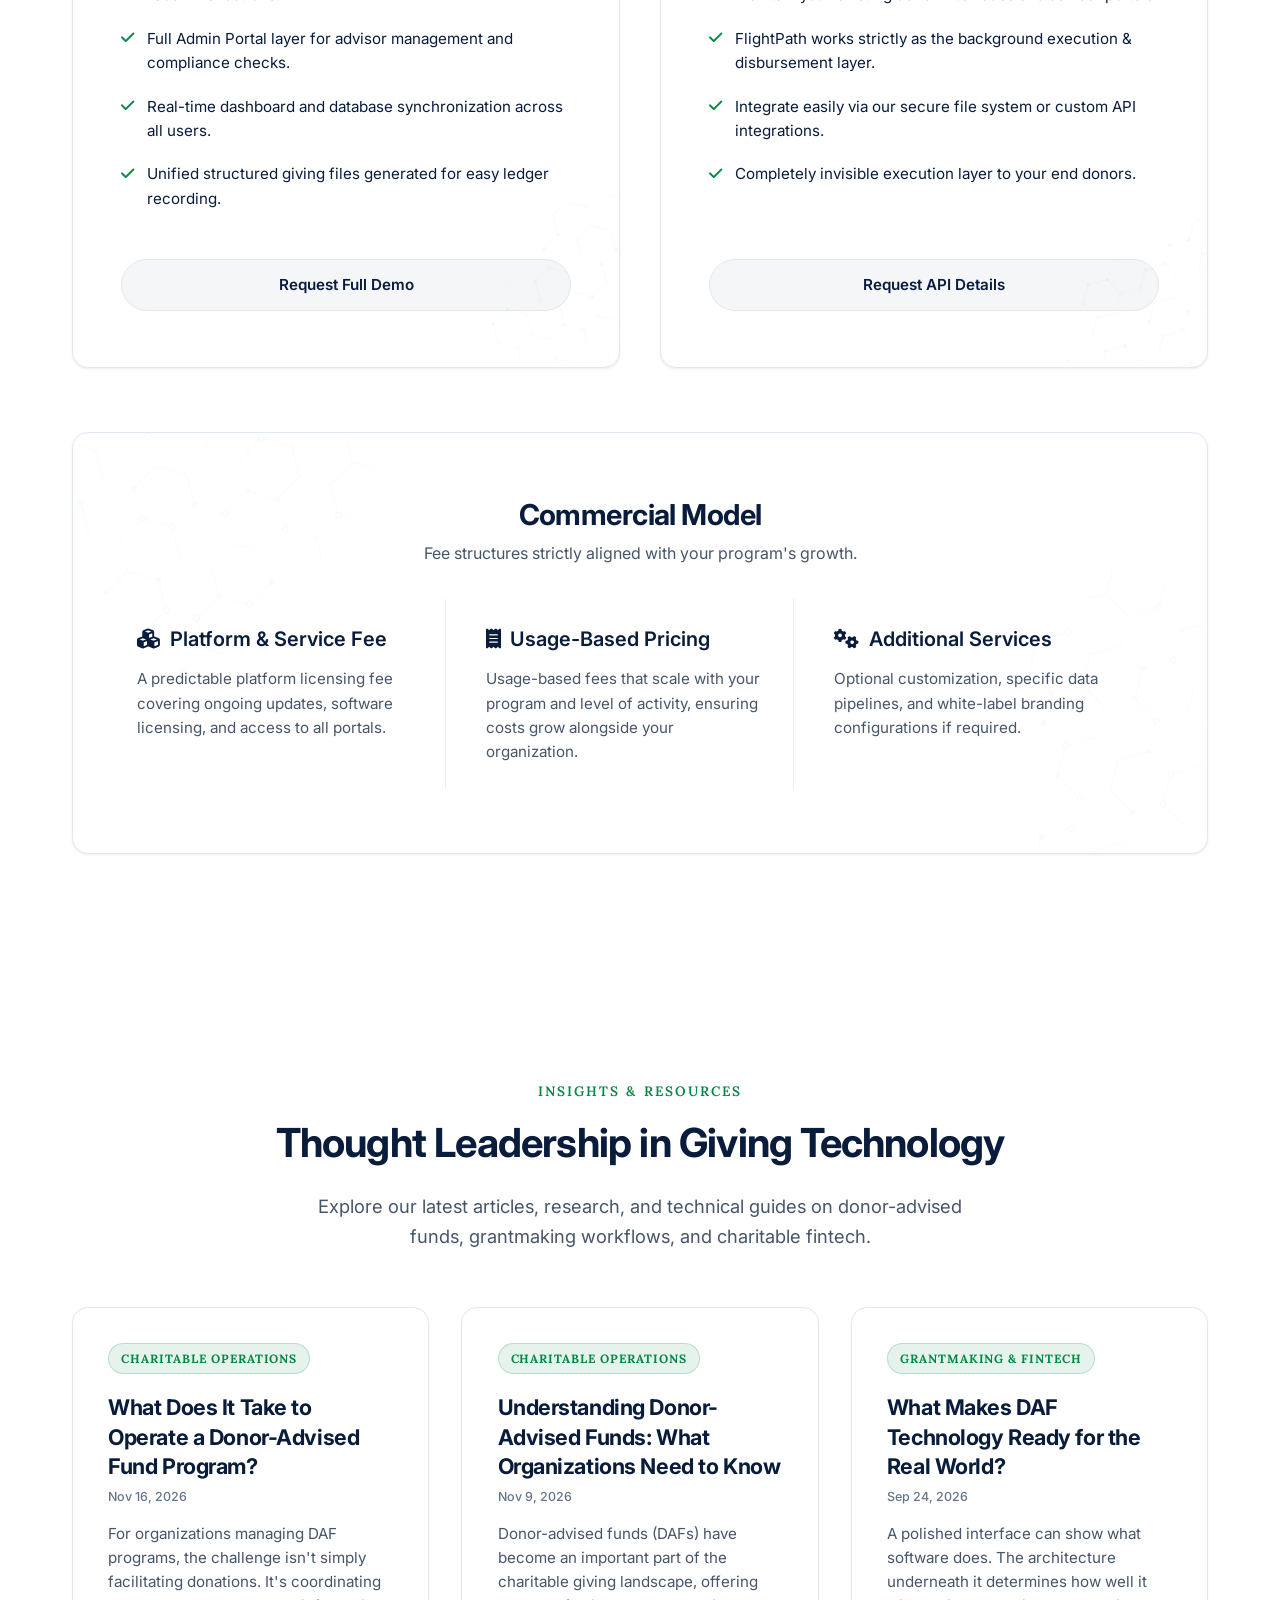
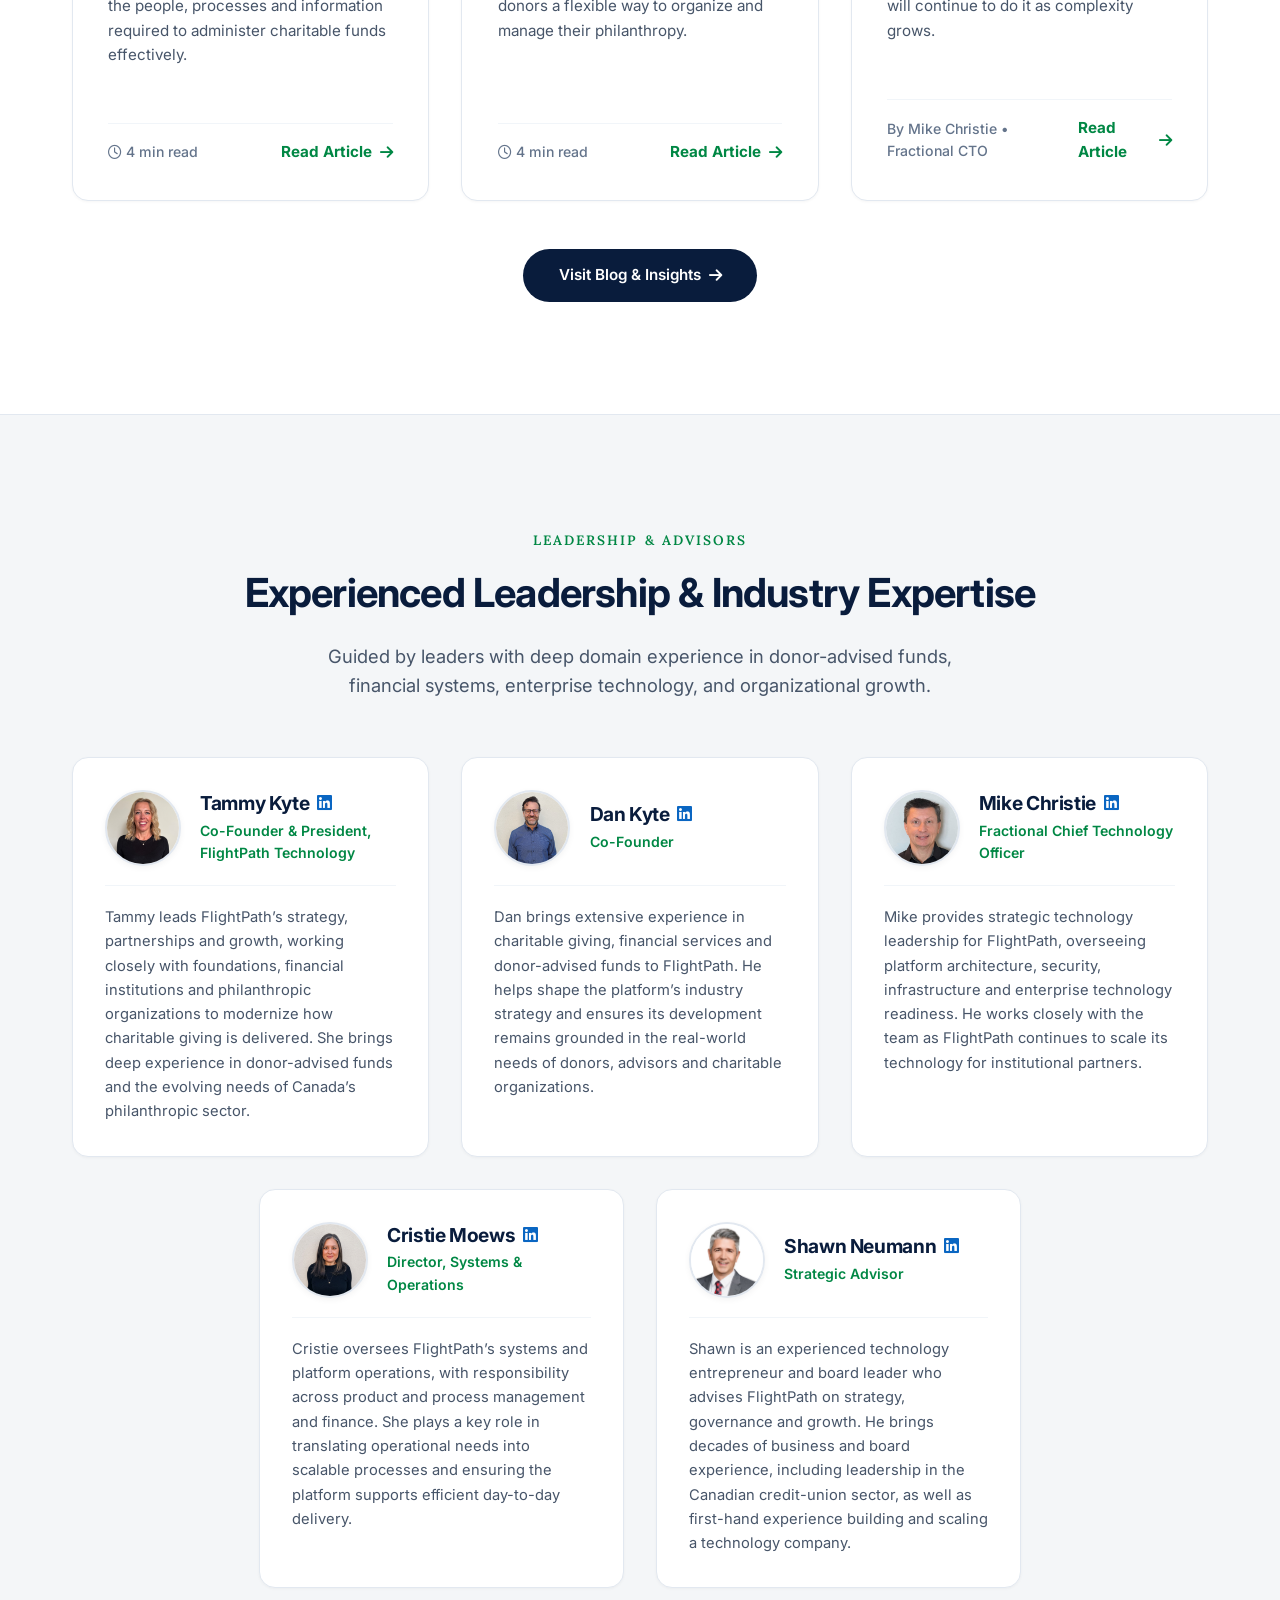
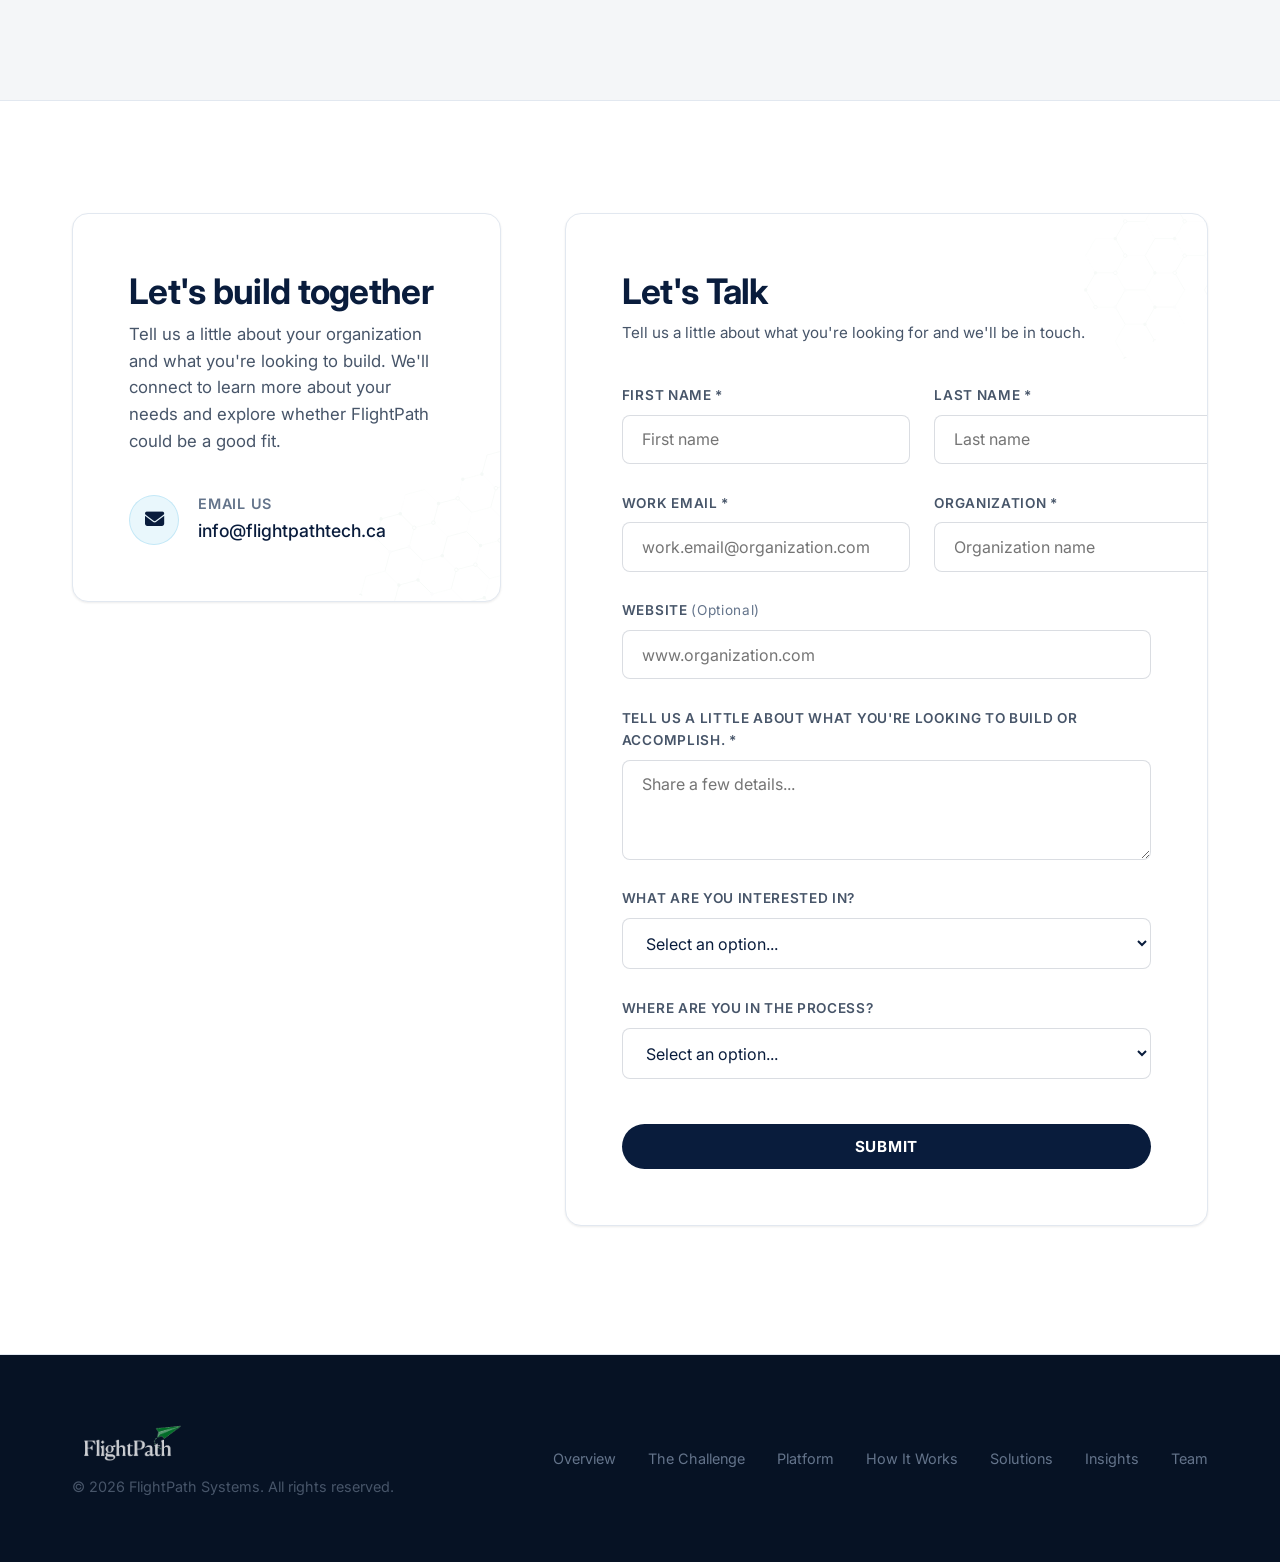
==== commit dbb579a3: "Add and schedule blog post for Nov 16: What Does It Take to Operate a Donor-Advised Fund Program?" ====
--- a/index.html
+++ b/index.html
@@ -779,6 +779,24 @@
       </div>
 
       <div class="grid-3 insights-grid">
+        <!-- Article 0 (Scheduled for Nov 16, 2026): What Does It Take to Operate a DAF Program? -->
+        <article class="glass insight-card" data-publish-date="2026-11-16" style="display: none;">
+          <div class="insight-header">
+            <span class="insight-badge">Charitable Operations</span>
+          </div>
+          <h3 class="insight-title">
+            <a href="what-does-it-take-to-operate-a-daf-program.html">What Does It Take to Operate a Donor-Advised Fund Program?</a>
+          </h3>
+          <div class="insight-date">Nov 16, 2026</div>
+          <p class="insight-desc">
+            For organizations managing DAF programs, the challenge isn't simply facilitating donations. It's coordinating the people, processes and information required to administer charitable funds effectively.
+          </p>
+          <div style="display: flex; align-items: center; justify-content: space-between; margin-top: 1.5rem; padding-top: 1rem; border-top: 1px solid #f1f5f9;">
+            <span style="font-size: 0.88rem; color: var(--text-muted); font-weight: 500;"><i class="far fa-clock"></i> 4 min read</span>
+            <a href="what-does-it-take-to-operate-a-daf-program.html" class="insight-link">Read Article <i class="fas fa-arrow-right"></i></a>
+          </div>
+        </article>
+
         <!-- Article 1: Understanding Donor-Advised Funds -->
         <article class="glass insight-card">
           <div class="insight-header">
@@ -816,7 +834,7 @@
         </article>
 
         <!-- Article 3: Tammy Kyte -->
-        <article class="glass insight-card">
+        <article class="glass insight-card" data-hide-after="2026-11-16">
           <div class="insight-header">
             <span class="insight-badge">DAF Infrastructure</span>
           </div>
